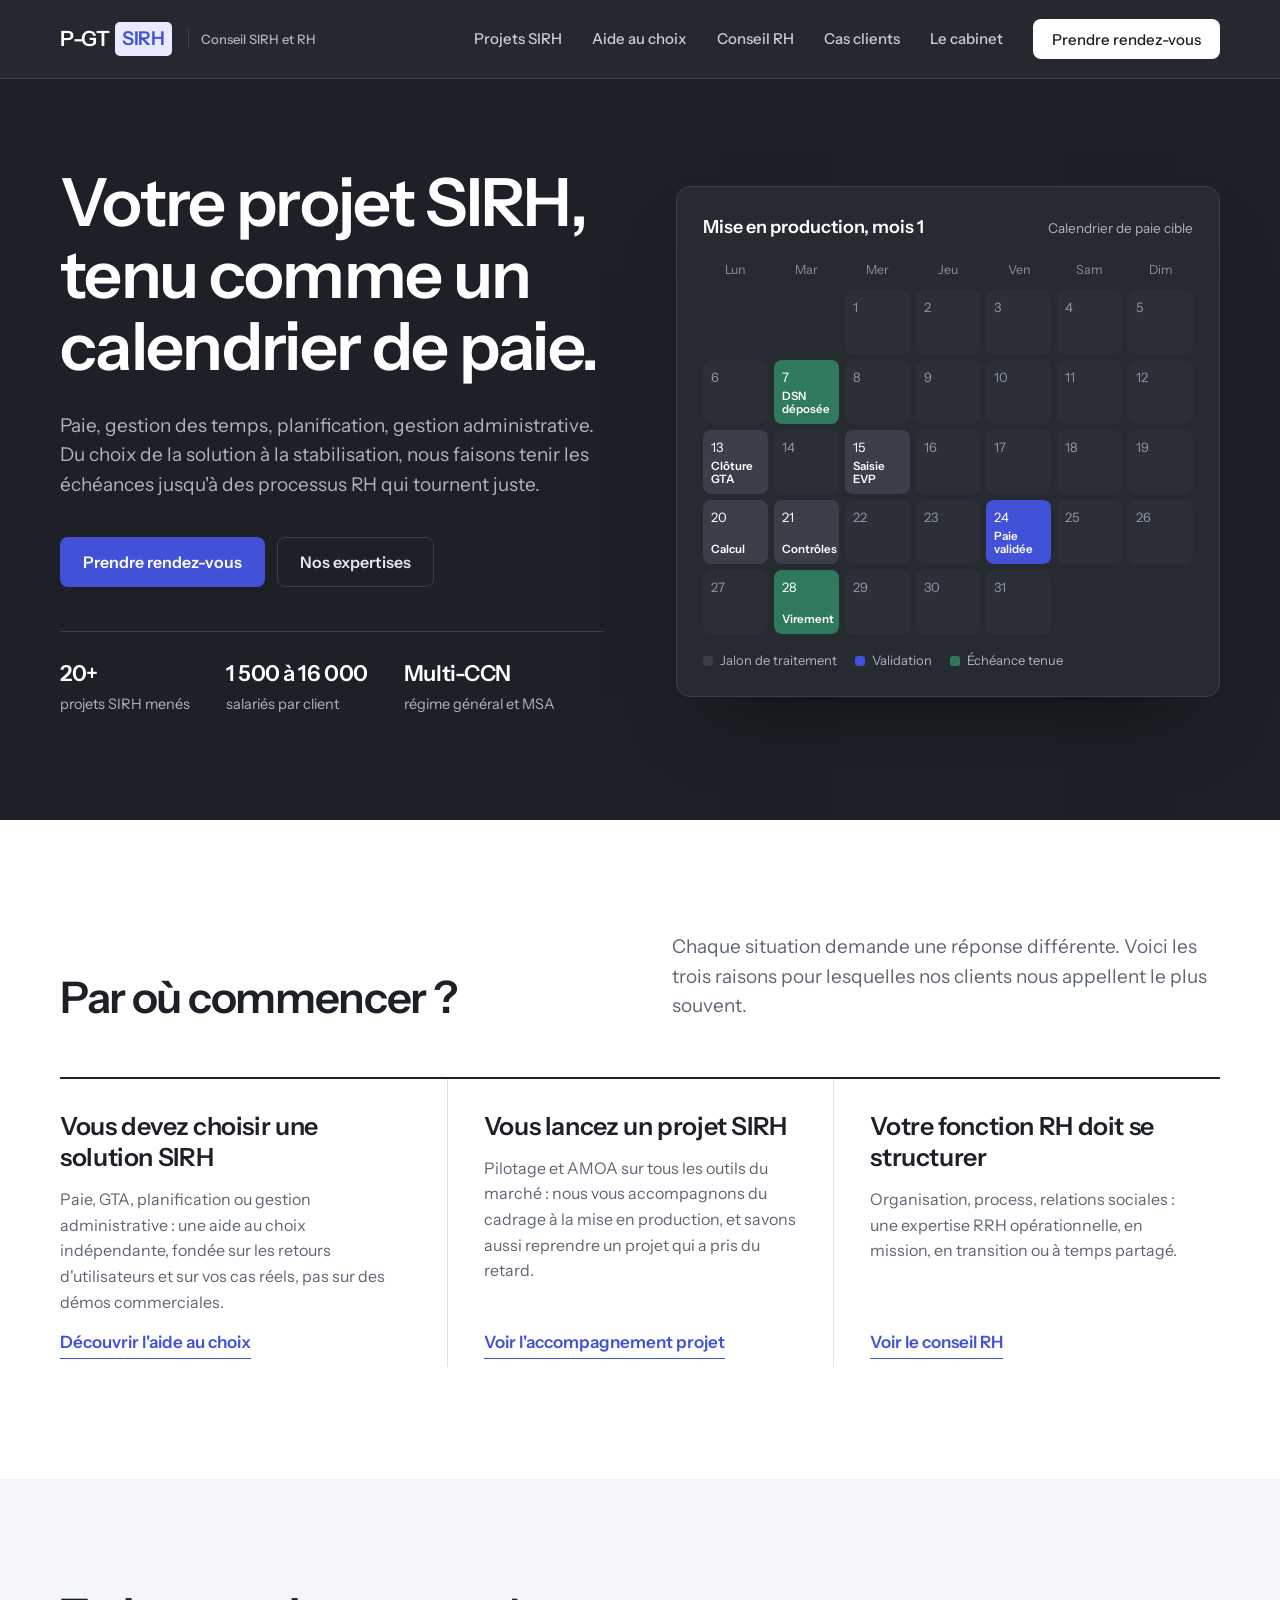
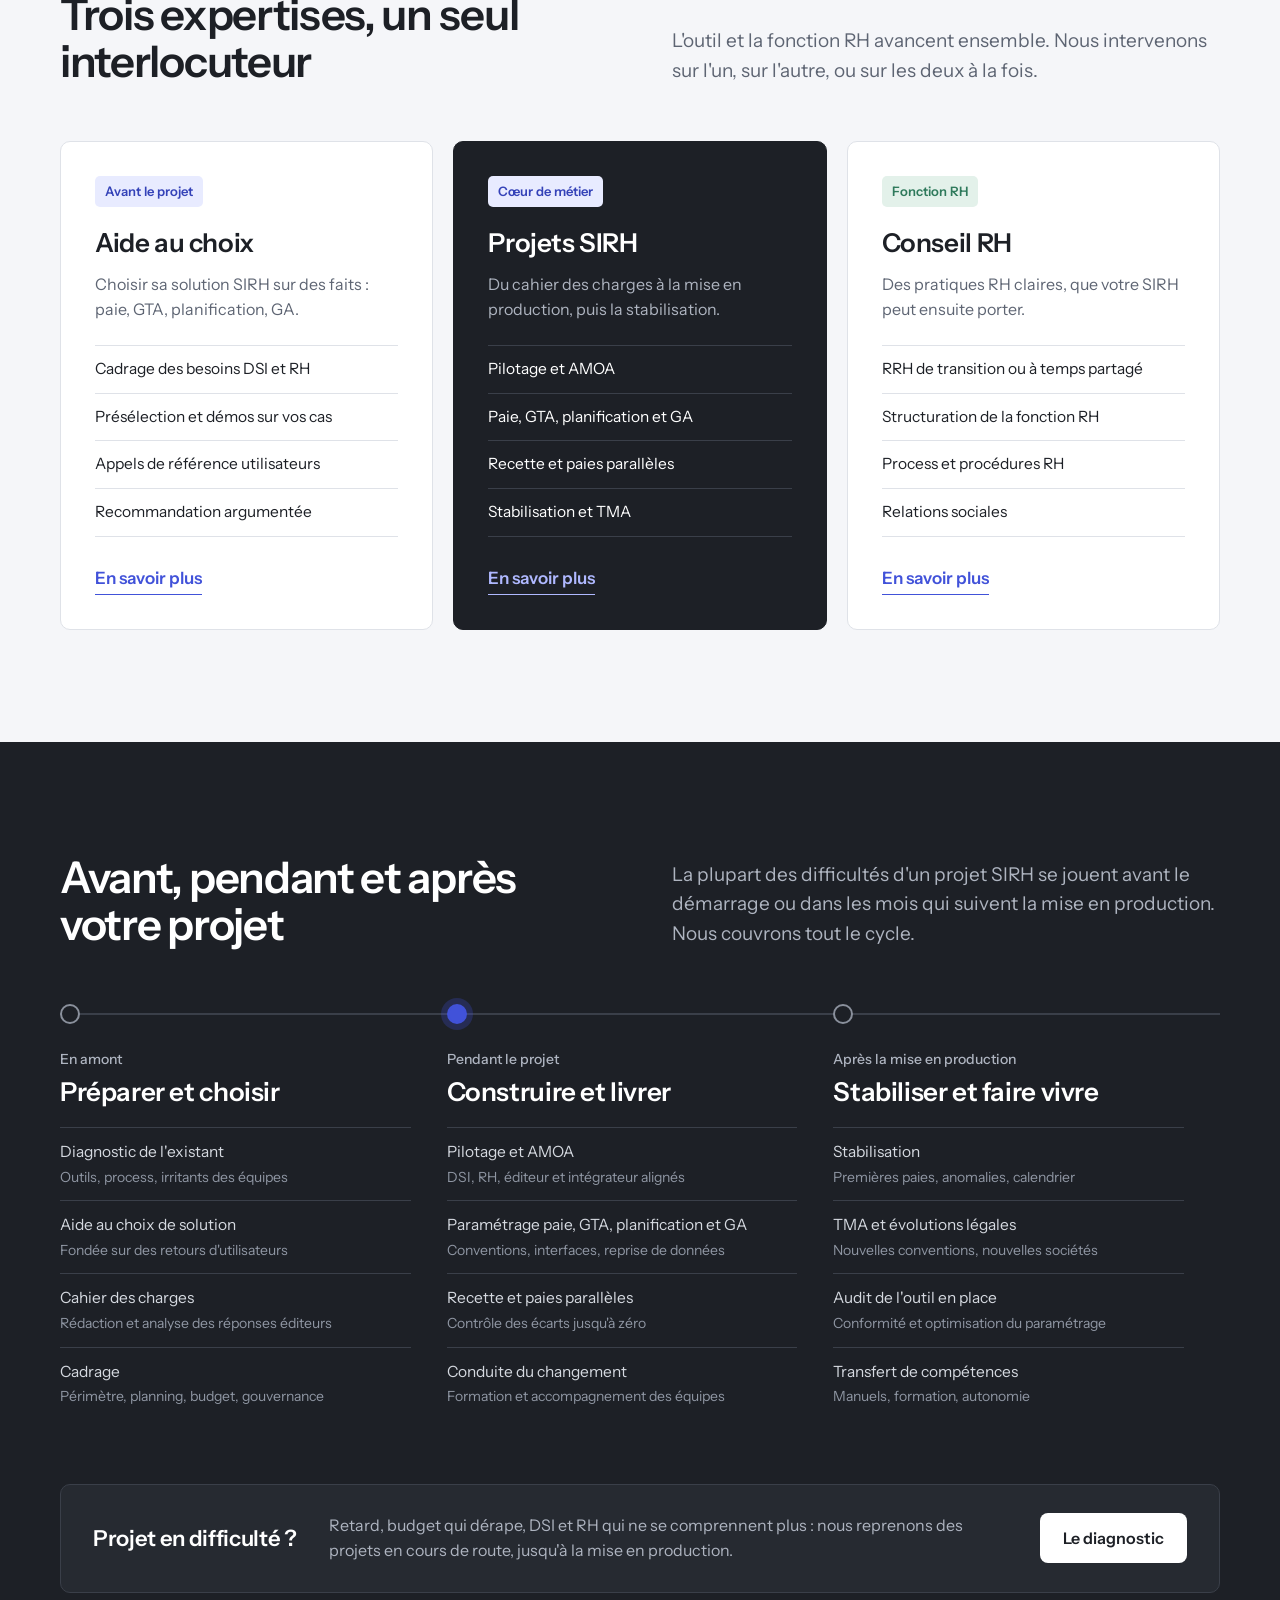
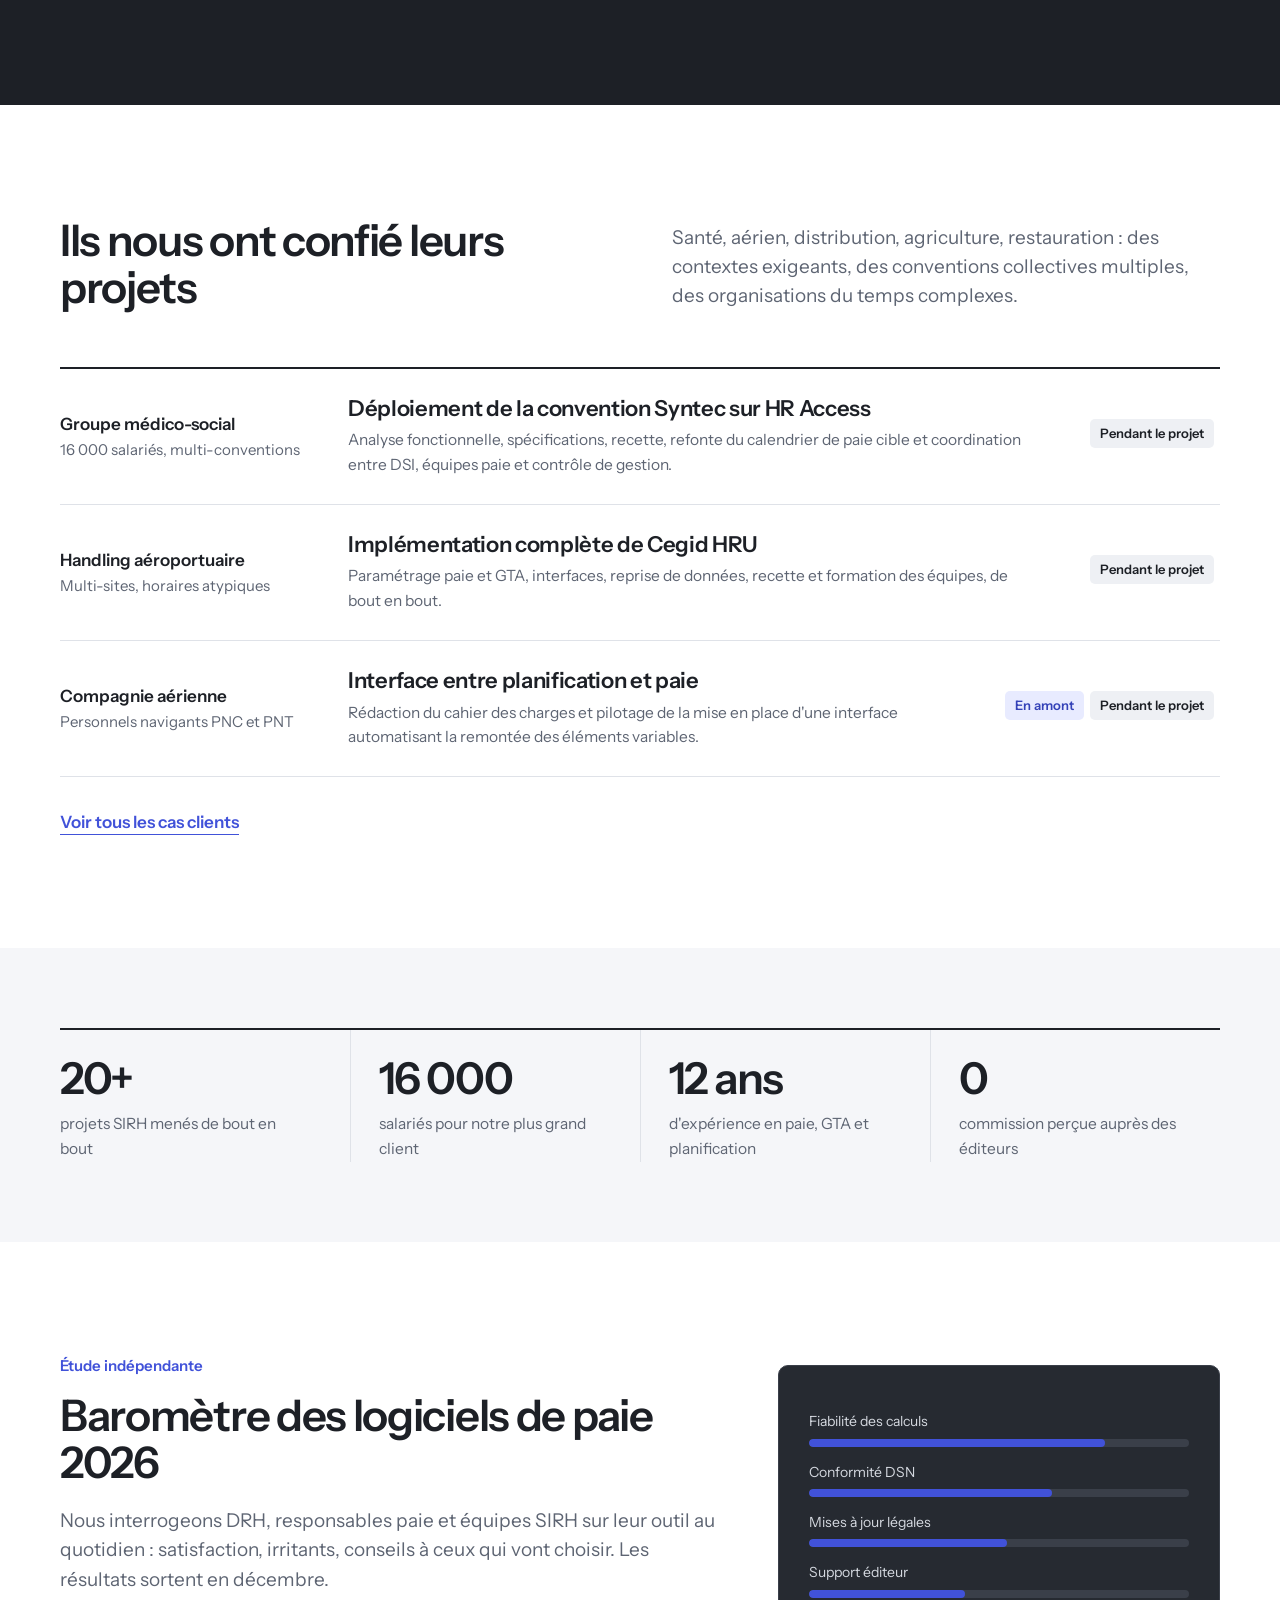
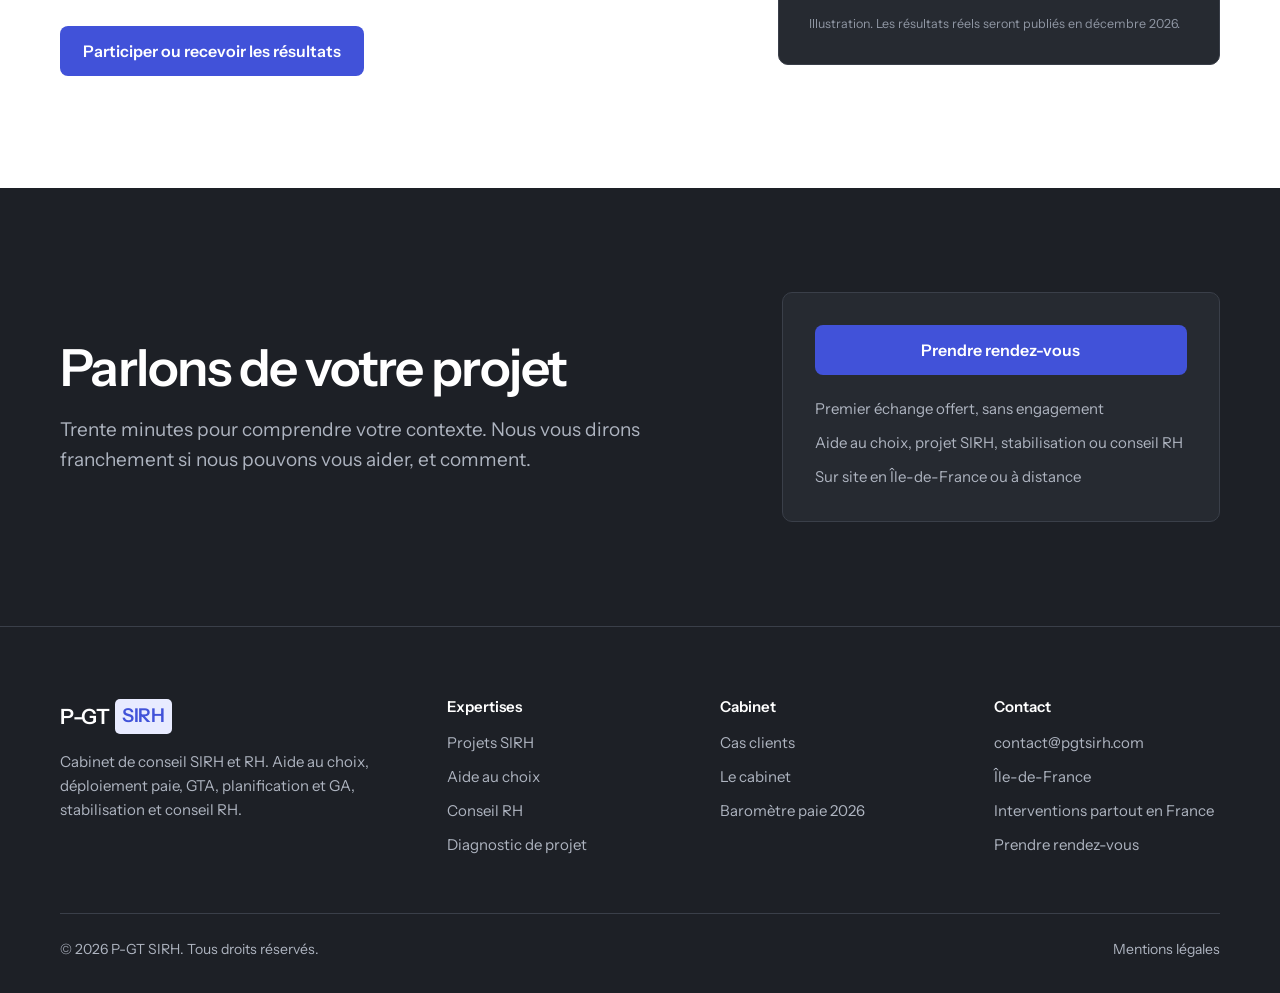
==== index.html @ c33ef5e8 "Accompagnement projet en porte d'entrée, expertise Cegid isolée, neutralité de l'aide au choix Co-Au" ====
<!DOCTYPE html>
<html lang="fr">
<head>
<meta charset="UTF-8">
<meta name="viewport" content="width=device-width, initial-scale=1.0">
<title>P-GT SIRH | Cabinet de conseil SIRH et RH</title>
<meta name="description" content="Cabinet de conseil SIRH et RH : aide au choix de solution SIRH, déploiement paie, GTA, planification et gestion administrative, stabilisation après mise en production et conseil RH.">
<link rel="canonical" href="https://pgtsirh.com/">
<meta property="og:type" content="website">
<meta property="og:site_name" content="P-GT SIRH">
<meta property="og:title" content="P-GT SIRH | Cabinet de conseil SIRH et RH">
<meta property="og:description" content="Cabinet de conseil SIRH et RH : aide au choix de solution SIRH, déploiement paie, GTA, planification et gestion administrative, stabilisation après mise en production et conseil RH.">
<meta property="og:url" content="https://pgtsirh.com/">
<meta property="og:locale" content="fr_FR">
<meta name="theme-color" content="#1D2026">
<link rel="icon" href="assets/favicon.svg" type="image/svg+xml">
<link rel="preload" href="fonts/instrument-sans-latin-600-normal.woff2" as="font" type="font/woff2" crossorigin>
<link rel="preload" href="fonts/instrument-sans-latin-400-normal.woff2" as="font" type="font/woff2" crossorigin>
<link rel="stylesheet" href="assets/style.css">
</head>
<body>
<a class="skip" href="#contenu">Aller au contenu</a>
<header class="hd">
  <div class="wrap">
    <a class="logo" href="index.html" aria-label="P-GT SIRH, accueil">P-GT<b>SIRH</b><small>Conseil SIRH et RH</small></a>
    <nav aria-label="Navigation principale">
      <input type="checkbox" id="nav-toggle" aria-label="Ouvrir le menu">
      <label class="burger" for="nav-toggle" aria-hidden="true"><span></span><span></span><span></span></label>
      <ul class="menu">
        <li><a href="projets-sirh.html">Projets SIRH</a></li><li><a href="aide-au-choix.html">Aide au choix</a></li><li><a href="conseil-rh.html">Conseil RH</a></li><li><a href="cas-clients.html">Cas clients</a></li><li><a href="cabinet.html">Le cabinet</a></li><li><a class="btn btn-w" href="contact.html">Prendre rendez-vous</a></li>
      </ul>
    </nav>
  </div>
</header>
<main id="contenu">
<section class="hero dark">
  <div class="wrap">
    <div>
      <h1>Votre projet SIRH, tenu comme un calendrier de paie.</h1>
      <p class="lead">Paie, gestion des temps, planification, gestion administrative. Du choix de la solution à la stabilisation, nous faisons tenir les échéances jusqu'à des processus RH qui tournent juste.</p>
      <div class="btns"><a class="btn btn-p" href="contact.html">Prendre rendez-vous</a><a class="btn btn-s" href="#expertises">Nos expertises</a></div>
      <div class="trust"><div><b>20+</b>projets SIRH menés</div><div><b>1 500 à 16 000</b>salariés par client</div><div><b>Multi-CCN</b>régime général et MSA</div></div>
    </div>
    <figure class="cal" aria-label="Exemple de calendrier de paie cible pendant une mise en production">
  <div class="cal-h"><b>Mise en production, mois 1</b><span>Calendrier de paie cible</span></div>
  <div class="days" aria-hidden="true">
    <div class="dn">Lun</div><div class="dn">Mar</div><div class="dn">Mer</div><div class="dn">Jeu</div><div class="dn">Ven</div><div class="dn">Sam</div><div class="dn">Dim</div>
    <div class="d o"></div><div class="d o"></div><div class="d">1</div><div class="d">2</div><div class="d">3</div><div class="d">4</div><div class="d">5</div>
    <div class="d">6</div><div class="d ok">7<em>DSN déposée</em></div><div class="d">8</div><div class="d">9</div><div class="d">10</div><div class="d">11</div><div class="d">12</div>
    <div class="d e">13<em>Clôture GTA</em></div><div class="d">14</div><div class="d e">15<em>Saisie EVP</em></div><div class="d">16</div><div class="d">17</div><div class="d">18</div><div class="d">19</div>
    <div class="d e">20<em>Calcul</em></div><div class="d e">21<em>Contrôles</em></div><div class="d">22</div><div class="d">23</div><div class="d k">24<em>Paie validée</em></div><div class="d">25</div><div class="d">26</div>
    <div class="d">27</div><div class="d ok">28<em>Virement</em></div><div class="d">29</div><div class="d">30</div><div class="d">31</div><div class="d o"></div><div class="d o"></div>
  </div>
  <div class="legend"><span><i style="background:#3A3F49"></i>Jalon de traitement</span><span><i style="background:#4152D9"></i>Validation</span><span><i style="background:#2F7A5C"></i>Échéance tenue</span></div>
</figure>
  </div>
</section>

<section class="sec">
  <div class="wrap">
    <div class="sh"><h2>Par où commencer&nbsp;?</h2><p class="lead">Chaque situation demande une réponse différente. Voici les trois raisons pour lesquelles nos clients nous appellent le plus souvent.</p></div>
    <div class="needs">
      <div class="need"><h3>Vous devez choisir une solution SIRH</h3><p>Paie, GTA, planification ou gestion administrative : une aide au choix indépendante, fondée sur les retours d'utilisateurs et sur vos cas réels, pas sur des démos commerciales.</p><a class="link" href="aide-au-choix.html">Découvrir l'aide au choix</a></div>
      <div class="need"><h3>Vous lancez un projet SIRH</h3><p>Pilotage et AMOA sur tous les outils du marché : nous vous accompagnons du cadrage à la mise en production, et savons aussi reprendre un projet qui a pris du retard.</p><a class="link" href="projets-sirh.html">Voir l'accompagnement projet</a></div>
      <div class="need"><h3>Votre fonction RH doit se structurer</h3><p>Organisation, process, relations sociales : une expertise RRH opérationnelle, en mission, en transition ou à temps partagé.</p><a class="link" href="conseil-rh.html">Voir le conseil RH</a></div>
    </div>
  </div>
</section>

<section class="sec paper" id="expertises">
  <div class="wrap">
    <div class="sh"><h2>Trois expertises, un seul interlocuteur</h2><p class="lead">L'outil et la fonction RH avancent ensemble. Nous intervenons sur l'un, sur l'autre, ou sur les deux à la fois.</p></div>
    <div class="pillars">
      <article class="pillar"><span class="tag">Avant le projet</span><h3>Aide au choix</h3><p>Choisir sa solution SIRH sur des faits : paie, GTA, planification, GA.</p>
        <ul><li>Cadrage des besoins DSI et RH</li><li>Présélection et démos sur vos cas</li><li>Appels de référence utilisateurs</li><li>Recommandation argumentée</li></ul>
        <a class="link" href="aide-au-choix.html">En savoir plus</a></article>
      <article class="pillar feat"><span class="tag">Cœur de métier</span><h3>Projets SIRH</h3><p>Du cahier des charges à la mise en production, puis la stabilisation.</p>
        <ul><li>Pilotage et AMOA</li><li>Paie, GTA, planification et GA</li><li>Recette et paies parallèles</li><li>Stabilisation et TMA</li></ul>
        <a class="link" href="projets-sirh.html">En savoir plus</a></article>
      <article class="pillar"><span class="tag rh">Fonction RH</span><h3>Conseil RH</h3><p>Des pratiques RH claires, que votre SIRH peut ensuite porter.</p>
        <ul><li>RRH de transition ou à temps partagé</li><li>Structuration de la fonction RH</li><li>Process et procédures RH</li><li>Relations sociales</li></ul>
        <a class="link" href="conseil-rh.html">En savoir plus</a></article>
    </div>
  </div>
</section>

<section class="sec dark">
  <div class="wrap">
    <div class="sh"><h2>Avant, pendant et après votre projet</h2><p class="lead">La plupart des difficultés d'un projet SIRH se jouent avant le démarrage ou dans les mois qui suivent la mise en production. Nous couvrons tout le cycle.</p></div>
    <div class="cycle">
      <div class="phase"><p class="when">En amont</p><h3>Préparer et choisir</h3><ul><li>Diagnostic de l'existant<span>Outils, process, irritants des équipes</span></li><li>Aide au choix de solution<span>Fondée sur des retours d'utilisateurs</span></li><li>Cahier des charges<span>Rédaction et analyse des réponses éditeurs</span></li><li>Cadrage<span>Périmètre, planning, budget, gouvernance</span></li></ul></div>
      <div class="phase now"><p class="when">Pendant le projet</p><h3>Construire et livrer</h3><ul><li>Pilotage et AMOA<span>DSI, RH, éditeur et intégrateur alignés</span></li><li>Paramétrage paie, GTA, planification et GA<span>Conventions, interfaces, reprise de données</span></li><li>Recette et paies parallèles<span>Contrôle des écarts jusqu'à zéro</span></li><li>Conduite du changement<span>Formation et accompagnement des équipes</span></li></ul></div>
      <div class="phase"><p class="when">Après la mise en production</p><h3>Stabiliser et faire vivre</h3><ul><li>Stabilisation<span>Premières paies, anomalies, calendrier</span></li><li>TMA et évolutions légales<span>Nouvelles conventions, nouvelles sociétés</span></li><li>Audit de l'outil en place<span>Conformité et optimisation du paramétrage</span></li><li>Transfert de compétences<span>Manuels, formation, autonomie</span></li></ul></div>
    </div>
    <div class="rescue"><h3>Projet en difficulté&nbsp;?</h3><p>Retard, budget qui dérape, DSI et RH qui ne se comprennent plus : nous reprenons des projets en cours de route, jusqu'à la mise en production.</p><a class="btn btn-w" href="projets-sirh.html#diagnostic">Le diagnostic</a></div>
  </div>
</section>

<section class="sec">
  <div class="wrap">
    <div class="sh"><h2>Ils nous ont confié leurs projets</h2><p class="lead">Santé, aérien, distribution, agriculture, restauration : des contextes exigeants, des conventions collectives multiples, des organisations du temps complexes.</p></div>
    <div class="cases compact">
      <article class="case">
  <div class="meta"><div class="sector">Groupe médico-social</div><div class="size" style="margin:0">16 000 salariés, multi-conventions</div></div>
  <div><h3>Déploiement de la convention Syntec sur HR Access</h3><p>Analyse fonctionnelle, spécifications, recette, refonte du calendrier de paie cible et coordination entre DSI, équipes paie et contrôle de gestion.</p></div>
  <div><span class="chip p">Pendant le projet</span></div>
</article><article class="case">
  <div class="meta"><div class="sector">Handling aéroportuaire</div><div class="size" style="margin:0">Multi-sites, horaires atypiques</div></div>
  <div><h3>Implémentation complète de Cegid HRU</h3><p>Paramétrage paie et GTA, interfaces, reprise de données, recette et formation des équipes, de bout en bout.</p></div>
  <div><span class="chip p">Pendant le projet</span></div>
</article><article class="case">
  <div class="meta"><div class="sector">Compagnie aérienne</div><div class="size" style="margin:0">Personnels navigants PNC et PNT</div></div>
  <div><h3>Interface entre planification et paie</h3><p>Rédaction du cahier des charges et pilotage de la mise en place d'une interface automatisant la remontée des éléments variables.</p></div>
  <div><span class="chip a">En amont</span><span class="chip p">Pendant le projet</span></div>
</article>
    </div>
    <p style="margin-top:32px"><a class="link" href="cas-clients.html">Voir tous les cas clients</a></p>
  </div>
</section>

<section class="sec-sm paper">
  <div class="wrap">
    <div class="figs">
      <div class="fig"><b>20+</b><span>projets SIRH menés de bout en bout</span></div>
      <div class="fig"><b>16 000</b><span>salariés pour notre plus grand client</span></div>
      <div class="fig"><b>12 ans</b><span>d'expérience en paie, GTA et planification</span></div>
      <div class="fig"><b>0</b><span>commission perçue auprès des éditeurs</span></div>
    </div>
  </div>
</section>

<section class="sec" id="barometre">
  <div class="wrap baro">
    <div>
      <span class="kicker">Étude indépendante</span>
      <h2>Baromètre des logiciels de paie 2026</h2>
      <p class="lead" style="margin:20px 0 32px">Nous interrogeons DRH, responsables paie et équipes SIRH sur leur outil au quotidien : satisfaction, irritants, conseils à ceux qui vont choisir. Les résultats sortent en décembre.</p>
      <div class="btns"><a class="btn btn-p" href="aide-au-choix.html#barometre">Participer ou recevoir les résultats</a></div>
    </div>
    <div class="baro-card" aria-hidden="true">
      <div class="bar"><span>Fiabilité des calculs</span><i style="--w:78%"></i></div>
      <div class="bar"><span>Conformité DSN</span><i style="--w:64%"></i></div>
      <div class="bar"><span>Mises à jour légales</span><i style="--w:52%"></i></div>
      <div class="bar"><span>Support éditeur</span><i style="--w:41%"></i></div>
      <small>Illustration. Les résultats réels seront publiés en décembre 2026.</small>
    </div>
  </div>
</section>
<section class="cta dark">
  <div class="wrap">
    <div>
      <h2>Parlons de votre projet</h2>
      <p class="lead">Trente minutes pour comprendre votre contexte. Nous vous dirons franchement si nous pouvons vous aider, et comment.</p>
    </div>
    <div class="cta-box">
      <a class="btn btn-p" href="contact.html">Prendre rendez-vous</a>
      <ul><li>Premier échange offert, sans engagement</li><li>Aide au choix, projet SIRH, stabilisation ou conseil RH</li><li>Sur site en Île-de-France ou à distance</li></ul>
    </div>
  </div>
</section>
</main>
<footer class="ft">
  <div class="wrap">
    <div class="top">
      <div>
        <a class="logo" href="index.html">P-GT<b>SIRH</b></a>
        <p>Cabinet de conseil SIRH et RH. Aide au choix, déploiement paie, GTA, planification et GA, stabilisation et conseil RH.</p>
      </div>
      <div>
        <h4>Expertises</h4>
        <ul><li><a href="projets-sirh.html">Projets SIRH</a></li><li><a href="aide-au-choix.html">Aide au choix</a></li><li><a href="conseil-rh.html">Conseil RH</a></li><li><a href="projets-sirh.html#diagnostic">Diagnostic de projet</a></li></ul>
      </div>
      <div>
        <h4>Cabinet</h4>
        <ul><li><a href="cas-clients.html">Cas clients</a></li><li><a href="cabinet.html">Le cabinet</a></li><li><a href="aide-au-choix.html#barometre">Baromètre paie 2026</a></li></ul>
      </div>
      <div>
        <h4>Contact</h4>
        <ul><li><a href="mailto:contact@pgtsirh.com">contact@pgtsirh.com</a></li><li>Île-de-France</li><li>Interventions partout en France</li><li><a href="contact.html">Prendre rendez-vous</a></li></ul>
      </div>
    </div>
    <div class="bot"><span>© 2026 P-GT SIRH. Tous droits réservés.</span><a href="mentions-legales.html">Mentions légales</a></div>
  </div>
</footer>
</body>
</html>
---- assets/style.css ----
/* P-GT SIRH, conseil SIRH et RH */
@font-face{font-family:"Instrument Sans";font-weight:400;font-display:swap;src:url(../fonts/instrument-sans-latin-400-normal.woff2) format("woff2");unicode-range:U+0000-00FF,U+0131,U+0152-0153,U+02BB-02BC,U+02C6,U+02DA,U+02DC,U+2000-206F,U+20AC,U+2122,U+2191,U+2193,U+2212,U+2215,U+FEFF,U+FFFD}
@font-face{font-family:"Instrument Sans";font-weight:500;font-display:swap;src:url(../fonts/instrument-sans-latin-500-normal.woff2) format("woff2");unicode-range:U+0000-00FF,U+0131,U+0152-0153,U+02BB-02BC,U+02C6,U+02DA,U+02DC,U+2000-206F,U+20AC,U+2122,U+2191,U+2193,U+2212,U+2215,U+FEFF,U+FFFD}
@font-face{font-family:"Instrument Sans";font-weight:600;font-display:swap;src:url(../fonts/instrument-sans-latin-600-normal.woff2) format("woff2");unicode-range:U+0000-00FF,U+0131,U+0152-0153,U+02BB-02BC,U+02C6,U+02DA,U+02DC,U+2000-206F,U+20AC,U+2122,U+2191,U+2193,U+2212,U+2215,U+FEFF,U+FFFD}
@font-face{font-family:"Instrument Sans";font-weight:400;font-display:swap;src:url(../fonts/instrument-sans-latin-ext-400-normal.woff2) format("woff2");unicode-range:U+0100-02AF,U+0304,U+0308,U+0329,U+1E00-1E9F,U+1EF2-1EFF,U+2020,U+20A0-20AB,U+20AD-20C0,U+2113,U+2C60-2C7F,U+A720-A7FF}
@font-face{font-family:"Instrument Sans";font-weight:500;font-display:swap;src:url(../fonts/instrument-sans-latin-ext-500-normal.woff2) format("woff2");unicode-range:U+0100-02AF,U+0304,U+0308,U+0329,U+1E00-1E9F,U+1EF2-1EFF,U+2020,U+20A0-20AB,U+20AD-20C0,U+2113,U+2C60-2C7F,U+A720-A7FF}
@font-face{font-family:"Instrument Sans";font-weight:600;font-display:swap;src:url(../fonts/instrument-sans-latin-ext-600-normal.woff2) format("woff2");unicode-range:U+0100-02AF,U+0304,U+0308,U+0329,U+1E00-1E9F,U+1EF2-1EFF,U+2020,U+20A0-20AB,U+20AD-20C0,U+2113,U+2C60-2C7F,U+A720-A7FF}

:root{
  --g:#1D2026;--g2:#262A31;--g3:#30353E;--line:#3A3F49;--line-l:#DFE2E8;
  --ind:#4152D9;--ind-d:#3442B8;--ind-soft:#E8EBFF;--ok:#2F7A5C;--ok-soft:#E3F1EA;
  --paper:#F5F6F9;--white:#FFFFFF;--ink:#1D2026;--mute:#5E6573;--mute-d:#AEB4C0;
  --font:"Instrument Sans",system-ui,-apple-system,"Segoe UI",sans-serif;
  --wrap:1240px;--r:10px;
}
*,*::before,*::after{box-sizing:border-box;margin:0;padding:0}
html{scroll-behavior:smooth;-webkit-text-size-adjust:100%}
@media (prefers-reduced-motion:reduce){html{scroll-behavior:auto}*{transition:none!important}}
body{font-family:var(--font);font-size:17px;line-height:1.6;color:var(--ink);background:var(--white);-webkit-font-smoothing:antialiased;text-rendering:optimizeLegibility}
img,svg{display:block;max-width:100%}
a{color:inherit}
:focus-visible{outline:3px solid var(--ind);outline-offset:3px;border-radius:4px}
.skip{position:absolute;left:-999px;top:10px;background:var(--ind);color:#fff;padding:10px 16px;border-radius:6px;z-index:200}
.skip:focus{left:10px}
.wrap{max-width:var(--wrap);margin:0 auto;padding:0 40px}

h1,h2,h3,h4{font-weight:600;letter-spacing:-.025em;line-height:1.08}
h1{font-size:clamp(40px,5.2vw,70px)}
h2{font-size:clamp(30px,3.4vw,46px);letter-spacing:-.03em}
h3{font-size:22px;letter-spacing:-.015em;line-height:1.25}
p{max-width:68ch}
.lead{font-size:19px;color:var(--mute);line-height:1.55;max-width:56ch}
.dark .lead,.dark p{color:var(--mute-d)}
.dark{background:var(--g);color:#fff}
.paper{background:var(--paper)}

/* Buttons */
.btn{display:inline-flex;align-items:center;gap:8px;font-weight:600;font-size:16px;line-height:1;padding:16px 22px;border-radius:8px;text-decoration:none;border:1.5px solid transparent;transition:background .15s,border-color .15s,color .15s}
.btn-p{background:var(--ind);color:#fff}.btn-p:hover{background:var(--ind-d)}
.btn-s{border-color:var(--line-l);color:var(--ink)}.btn-s:hover{border-color:var(--ink)}
.dark .btn-s{border-color:var(--line);color:#E3E6EC}.dark .btn-s:hover{border-color:#fff}
.btn-w{background:#fff;color:var(--g)}.btn-w:hover{background:var(--ind-soft)}
.btns{display:flex;gap:12px;flex-wrap:wrap}
.link{font-weight:600;color:var(--ind);text-decoration:none;border-bottom:1.5px solid currentColor;padding-bottom:2px}
.link:hover{color:var(--ind-d)}
.dark .link{color:#AFB8FF}

/* Header */
.hd{position:sticky;top:0;z-index:100;background:rgba(29,32,38,.96);backdrop-filter:blur(12px);color:#fff;border-bottom:1px solid var(--line)}
.hd .wrap{display:flex;align-items:center;justify-content:space-between;height:78px;gap:24px}
.logo{display:flex;align-items:center;gap:6px;font-weight:600;font-size:21px;letter-spacing:-.02em;text-decoration:none;white-space:nowrap}
.logo b{font-weight:600;color:var(--ind);background:var(--ind-soft);border-radius:5px;padding:2px 7px;font-size:19px}
.logo small{font-size:13px;font-weight:500;color:var(--mute-d);letter-spacing:0;margin-left:10px;padding-left:12px;border-left:1px solid var(--line)}
.menu{display:flex;align-items:center;gap:30px;list-style:none}
.menu a{text-decoration:none;font-size:15px;font-weight:500;color:#C9CDD5;padding:6px 0;border-bottom:2px solid transparent}
.menu a:hover{color:#fff}
.menu a[aria-current="page"]{color:#fff;border-bottom-color:var(--ind)}
.menu .btn{padding:12px 18px;font-size:15px;border-bottom:none;color:var(--g)}
.burger{display:none}
#nav-toggle{position:absolute;opacity:0;pointer-events:none}

/* Home hero */
.hero{padding:88px 0 104px}
.hero .wrap{display:grid;grid-template-columns:1fr 1fr;gap:72px;align-items:center}
.hero h1{max-width:13ch}
.hero .lead{margin:28px 0 38px}
.trust{margin-top:44px;padding-top:24px;border-top:1px solid var(--line);display:flex;gap:36px;flex-wrap:wrap;font-size:14.5px;color:var(--mute-d)}
.trust b{display:block;color:#fff;font-size:22px;font-weight:600;letter-spacing:-.02em;margin-bottom:2px}

/* Calendar visual */
.cal{background:var(--g2);border:1px solid var(--line);border-radius:14px;padding:26px;box-shadow:0 40px 80px -40px rgba(0,0,0,.6)}
.cal-h{display:flex;justify-content:space-between;align-items:baseline;margin-bottom:18px;gap:12px}
.cal-h b{font-size:18px;font-weight:600}
.cal-h span{font-size:13.5px;color:var(--mute-d)}
.days{display:grid;grid-template-columns:repeat(7,1fr);gap:6px}
.dn{color:#8A909C;font-size:12.5px;text-align:center;padding-bottom:4px}
.d{height:64px;border-radius:8px;background:#2B2F37;font-size:13px;color:#8F96A3;padding:7px 8px;position:relative}
.d.o{background:transparent}
.d.e{background:#3A3F49;color:#fff}
.d.k{background:var(--ind);color:#fff}
.d.ok{background:var(--ok);color:#fff}
.d em{font-style:normal;position:absolute;left:8px;right:6px;bottom:7px;font-size:11.5px;font-weight:600;color:#fff;line-height:1.15}
.legend{display:flex;flex-wrap:wrap;gap:18px;margin-top:16px;font-size:13px;color:var(--mute-d)}
.legend i{display:inline-block;width:10px;height:10px;border-radius:3px;margin-right:7px;vertical-align:-1px}

/* Page hero (inner pages) */
.ph{padding:72px 0 88px}
.crumb{font-size:14px;color:var(--mute-d);margin-bottom:22px}
.crumb a{color:var(--mute-d);text-decoration:none}.crumb a:hover{color:#fff}
.ph .grid2{display:grid;grid-template-columns:1.1fr .9fr;gap:72px;align-items:end}
.ph h1{max-width:16ch}
.ph .lead{margin-top:24px}
.ph-aside{border-left:1px solid var(--line);padding-left:32px}
.ph-aside dt{font-size:13.5px;color:var(--mute-d)}
.ph-aside dd{font-size:17px;color:#fff;font-weight:500;margin:2px 0 18px}
.ph-aside dd:last-child{margin-bottom:0}

/* Sections */
.sec{padding:112px 0}
.sec-sm{padding:80px 0}
.sh{display:grid;grid-template-columns:1fr 1fr;gap:64px;align-items:end;margin-bottom:56px}
.sh h2{max-width:17ch}
.sh .lead{justify-self:end}
.kicker{font-size:15px;font-weight:600;color:var(--ind);margin-bottom:14px;display:block}
.dark .kicker{color:#AFB8FF}

/* Needs */
.needs{display:grid;grid-template-columns:repeat(3,1fr);border-top:2px solid var(--ink)}
.need{padding:32px 36px 8px 0;display:flex;flex-direction:column;gap:14px}
.need + .need{padding-left:36px;border-left:1px solid var(--line-l)}
.need h3{font-size:25px}
.need p{color:var(--mute);font-size:16px}
.need .link{align-self:flex-start;margin-top:auto}

/* Pillars (expertises overview) */
.pillars{display:grid;grid-template-columns:repeat(3,1fr);gap:20px}
.pillar{background:var(--white);border:1px solid var(--line-l);border-radius:var(--r);padding:34px;display:flex;flex-direction:column}
.pillar .tag{display:inline-block;align-self:flex-start;font-size:13px;font-weight:600;padding:5px 10px;border-radius:5px;background:var(--ind-soft);color:var(--ind-d);margin-bottom:20px}
.pillar .tag.rh{background:var(--ok-soft);color:var(--ok)}
.pillar h3{font-size:26px;margin-bottom:12px}
.pillar > p{color:var(--mute);font-size:16px;margin-bottom:22px}
.pillar ul{list-style:none;border-top:1px solid var(--line-l);margin-bottom:28px}
.pillar li{padding:11px 0;border-bottom:1px solid var(--line-l);font-size:15.5px}
.pillar .link{margin-top:auto;align-self:flex-start}
.pillar.feat{background:var(--g);color:#fff;border-color:var(--g)}
.pillar.feat > p{color:var(--mute-d)}
.pillar.feat ul,.pillar.feat li{border-color:var(--line)}
.pillar.feat .link{color:#AFB8FF}

/* Cycle */
.cycle{display:grid;grid-template-columns:repeat(3,1fr);position:relative}
.cycle::before{content:"";position:absolute;left:0;right:0;top:9px;height:2px;background:var(--line)}
.phase{position:relative;padding:44px 36px 0 0}
.phase::before{content:"";position:absolute;left:0;top:0;width:20px;height:20px;border-radius:50%;background:var(--g);border:2px solid #8A909C}
.phase.now::before{background:var(--ind);border-color:var(--ind);box-shadow:0 0 0 6px rgba(65,82,217,.25)}
.phase .when{font-size:14px;color:var(--mute-d);font-weight:500}
.phase h3{font-size:26px;margin:6px 0 18px;color:#fff}
.phase ul{list-style:none}
.phase li{padding:12px 0;border-top:1px solid var(--line);font-size:15.5px;color:#D5D9E0}
.phase li span{display:block;font-size:14px;color:#8F96A3;margin-top:1px}
.rescue{margin-top:64px;display:grid;grid-template-columns:auto 1fr auto;gap:32px;align-items:center;background:var(--g2);border:1px solid var(--line);border-radius:var(--r);padding:28px 32px}
.rescue h3{color:#fff;font-size:22px}
.rescue p{color:var(--mute-d);font-size:16px}

/* Figures */
.figs{display:grid;grid-template-columns:repeat(4,1fr);gap:0;border-top:2px solid var(--ink)}
.fig{padding:26px 28px 0 0}
.fig + .fig{padding-left:28px;border-left:1px solid var(--line-l)}
.fig b{display:block;font-size:44px;font-weight:600;letter-spacing:-.04em;line-height:1}
.fig span{display:block;margin-top:12px;color:var(--mute);font-size:15.5px;max-width:24ch}

/* Cases */
.cases{border-top:2px solid var(--ink)}
.case{display:grid;grid-template-columns:280px 1fr;gap:48px;padding:40px 0;border-bottom:1px solid var(--line-l)}
.case .meta .sector{font-weight:600;font-size:17px}
.case .meta .size{color:var(--mute);font-size:15px;margin:2px 0 14px}
.chip{display:inline-block;font-size:13px;font-weight:600;padding:4px 10px;border-radius:5px;margin:0 6px 6px 0;background:var(--paper);color:var(--ink)}
.chip.a{background:var(--ind-soft);color:var(--ind-d)}
.chip.p{background:#EEF0F4}
.chip.s{background:var(--ok-soft);color:var(--ok)}
.case h3{font-size:26px;margin-bottom:18px}
.case dl{display:grid;grid-template-columns:repeat(3,1fr);gap:28px}
.case dt{font-size:14px;font-weight:600;color:var(--mute);margin-bottom:6px}
.case dd{font-size:15.5px;color:var(--ink);line-height:1.55}
.cases.compact .case{grid-template-columns:240px 1fr auto;align-items:center;padding:26px 0}
.cases.compact h3{margin:0;font-size:22px}
.cases.compact p{color:var(--mute);font-size:15.5px;margin-top:6px}

/* Steps */
.steps{list-style:none;counter-reset:st;border-top:2px solid var(--ink)}
.steps li{counter-increment:st;display:grid;grid-template-columns:72px 1fr 1.2fr;gap:28px;padding:28px 0;border-bottom:1px solid var(--line-l);align-items:baseline}
.steps li::before{content:counter(st,decimal-leading-zero);font-size:15px;font-weight:600;color:var(--ind)}
.steps h3{font-size:23px}
.steps p{color:var(--mute);font-size:16px}
.steps p em{font-style:normal;display:block;color:var(--ind-d);font-size:14.5px;margin-top:6px;font-weight:500}

/* Feature split */
.split{display:grid;grid-template-columns:1fr 1fr;gap:72px;align-items:center}
.panel{background:var(--paper);border-radius:var(--r);padding:40px}
.panel.dk{background:var(--g);color:#fff}
.quote{font-size:28px;line-height:1.3;font-weight:500;letter-spacing:-.02em;max-width:26ch}
.quote + p{margin-top:16px;color:var(--mute);font-size:15.5px}
.ticks{list-style:none;display:grid;gap:14px;margin-top:24px}
.ticks li{position:relative;padding-left:30px}
.ticks li::before{content:"";position:absolute;left:0;top:.35em;width:18px;height:18px;border-radius:50%;background:var(--ok-soft)}
.ticks li::after{content:"";position:absolute;left:6px;top:calc(.35em + 4px);width:5px;height:9px;border:solid var(--ok);border-width:0 2px 2px 0;transform:rotate(45deg)}
.dark .ticks li::before,.panel.dk .ticks li::before{background:rgba(47,122,92,.35)}
.dark .ticks li::after,.panel.dk .ticks li::after{border-color:#7FD1AE}

/* Services list (RH, SIRH) */
.svc{display:grid;grid-template-columns:repeat(3,1fr);border-top:2px solid var(--ink)}
.svc > div{padding:30px 32px 32px 0;border-bottom:1px solid var(--line-l)}
.svc > div:not(:nth-child(3n+1)){padding-left:32px;border-left:1px solid var(--line-l)}
.svc h3{font-size:22px;margin-bottom:10px}
.svc p{color:var(--mute);font-size:15.5px}

/* Offers */
.offers{display:grid;grid-template-columns:1.1fr .9fr;gap:20px}
.offer{border:1px solid var(--line-l);border-radius:var(--r);padding:40px;display:flex;flex-direction:column;background:#fff}
.offer.main{border:2px solid var(--ink)}
.offer .t{font-size:14px;font-weight:600;color:var(--ind);margin-bottom:10px}
.offer h3{font-size:28px;margin-bottom:12px}
.offer > p{color:var(--mute);font-size:16px}
.offer .ticks{margin:26px 0 32px}
.offer .btn{margin-top:auto;align-self:flex-start}

/* Tools */
.tools{display:flex;flex-wrap:wrap;gap:10px;align-items:center}
.tools span{font-size:14.5px;font-weight:500;padding:8px 14px;border-radius:40px;border:1px solid var(--line-l);background:#fff}
.tools span.k{border-color:var(--ink)}
.tools .note{border:none;background:none;color:var(--mute);padding-left:4px}

/* Barometre band */
.baro{display:grid;grid-template-columns:1.2fr .8fr;gap:56px;align-items:center}
.baro-card{background:var(--g2);border:1px solid var(--line);border-radius:var(--r);padding:30px}
.bar{margin:14px 0}
.bar span{display:flex;justify-content:space-between;font-size:14px;color:#D5D9E0;margin-bottom:6px}
.bar i{display:block;height:8px;border-radius:4px;background:#3A3F49;position:relative;overflow:hidden}
.bar i::after{content:"";position:absolute;inset:0 auto 0 0;width:var(--w);background:var(--ind);border-radius:4px}
.baro-card small{display:block;margin-top:16px;font-size:12.5px;color:#8F96A3}

/* FAQ */
.faq{border-top:2px solid var(--ink);max-width:900px}
.faq details{border-bottom:1px solid var(--line-l)}
.faq summary{cursor:pointer;list-style:none;padding:24px 48px 24px 0;font-size:20px;font-weight:600;letter-spacing:-.015em;position:relative}
.faq summary::-webkit-details-marker{display:none}
.faq summary::after{content:"";position:absolute;right:8px;top:30px;width:12px;height:12px;border:solid var(--ink);border-width:0 2px 2px 0;transform:rotate(45deg);transition:transform .2s}
.faq details[open] summary::after{transform:rotate(225deg);top:36px}
.faq details p{padding:0 0 26px;color:var(--mute)}

/* CTA band */
.cta{padding:104px 0}
.cta .wrap{display:grid;grid-template-columns:1.2fr .8fr;gap:64px;align-items:center}
.cta h2{font-size:clamp(34px,4vw,54px);max-width:15ch}
.cta .lead{margin-top:20px}
.cta-box{background:var(--g2);border:1px solid var(--line);border-radius:var(--r);padding:32px}
.cta-box .btn{width:100%;justify-content:center}
.cta-box ul{list-style:none;margin-top:22px;display:grid;gap:10px;font-size:15px;color:var(--mute-d)}

/* Contact page */
.contact-grid{display:grid;grid-template-columns:1fr 1fr;gap:72px;align-items:start}
.mail{display:block;font-size:clamp(26px,3vw,38px);font-weight:600;letter-spacing:-.03em;color:var(--ind);text-decoration:none;border-bottom:2px solid var(--ind-soft);padding-bottom:8px;margin:18px 0 28px;word-break:break-all}
.mail:hover{border-color:var(--ind)}
.next{list-style:none;counter-reset:n}
.next li{counter-increment:n;position:relative;padding:0 0 28px 56px}
.next li::before{content:counter(n);position:absolute;left:0;top:0;width:36px;height:36px;border-radius:50%;background:var(--ind-soft);color:var(--ind-d);font-weight:600;display:flex;align-items:center;justify-content:center}
.next h3{font-size:20px;margin-bottom:4px}
.next p{color:var(--mute);font-size:15.5px}

/* Legal */
.legal{max-width:780px}
.legal h2{font-size:24px;margin:40px 0 12px}
.legal p{color:var(--mute);margin-bottom:10px}

/* Footer */
.ft{background:var(--g);color:var(--mute-d);font-size:15px;border-top:1px solid var(--line)}
.ft .top{display:grid;grid-template-columns:1.5fr 1fr 1fr 1fr;gap:48px;padding:72px 0 56px}
.ft .logo{color:#fff;margin-bottom:16px}
.ft p{font-size:15px;color:var(--mute-d);max-width:34ch}
.ft h4{color:#fff;font-size:15px;letter-spacing:0;margin-bottom:16px}
.ft ul{list-style:none;display:grid;gap:10px}
.ft a{text-decoration:none;color:var(--mute-d)}
.ft a:hover{color:#fff}
.ft .bot{display:flex;justify-content:space-between;gap:20px;flex-wrap:wrap;padding:24px 0 32px;border-top:1px solid var(--line);font-size:14px}

/* Responsive */
@media (max-width:1100px){
  .menu{gap:22px}.menu a{font-size:14.5px}
  .logo small{display:none}
}
@media (max-width:980px){
  .wrap{padding:0 28px}
  .burger{display:flex;flex-direction:column;justify-content:center;gap:5px;width:44px;height:44px;cursor:pointer;border-radius:8px}
  .burger span{display:block;width:22px;height:2px;background:#fff;margin:0 auto;transition:transform .2s,opacity .2s}
  .menu{display:none;position:absolute;top:78px;left:0;right:0;background:var(--g);flex-direction:column;align-items:stretch;gap:0;padding:8px 28px 28px;border-bottom:1px solid var(--line)}
  .menu li{border-bottom:1px solid var(--line)}
  .menu li:last-child{border:none;padding-top:20px}
  .menu a{display:block;padding:16px 0;font-size:17px;border:none}
  .menu a[aria-current="page"]{color:#AFB8FF}
  .menu .btn{display:flex;justify-content:center;padding:16px}
  #nav-toggle:checked ~ .menu{display:flex}
  #nav-toggle:checked + .burger span:nth-child(1){transform:translateY(7px) rotate(45deg)}
  #nav-toggle:checked + .burger span:nth-child(2){opacity:0}
  #nav-toggle:checked + .burger span:nth-child(3){transform:translateY(-7px) rotate(-45deg)}
  #nav-toggle:focus-visible + .burger{outline:3px solid var(--ind)}
  .hero .wrap,.ph .grid2,.sh,.split,.contact-grid,.cta .wrap,.baro{grid-template-columns:1fr;gap:44px}
  .sh .lead{justify-self:start}
  .ph-aside{border-left:none;padding-left:0;border-top:1px solid var(--line);padding-top:24px}
  .needs,.cycle{grid-template-columns:1fr}
  .need,.need + .need{padding:28px 0;border-left:none;border-bottom:1px solid var(--line-l)}
  .cycle::before{display:none}
  .phase{padding:40px 0 28px}
  .pillars{grid-template-columns:1fr}
  .figs{grid-template-columns:1fr 1fr;row-gap:32px}
  .fig:nth-child(3){padding-left:0;border-left:none}
  .case{grid-template-columns:1fr;gap:16px}
  .case dl{grid-template-columns:1fr;gap:16px}
  .cases.compact .case{grid-template-columns:1fr}
  .svc{grid-template-columns:1fr 1fr}
  .svc > div,.svc > div:not(:nth-child(3n+1)){padding:26px 26px 26px 0;border-left:none}
  .svc > div:nth-child(2n){padding-left:26px;border-left:1px solid var(--line-l)}
  .offers{grid-template-columns:1fr}
  .steps li{grid-template-columns:48px 1fr;gap:6px 18px}
  .steps li p{grid-column:2}
  .rescue{grid-template-columns:1fr;gap:16px}
  .ft .top{grid-template-columns:1fr 1fr}
  .sec{padding:84px 0}
}
@media (max-width:640px){
  body{font-size:16px}
  .wrap{padding:0 20px}
  .menu{padding:8px 20px 24px}
  .hero{padding:56px 0 72px}
  .ph{padding:48px 0 60px}
  .sec{padding:68px 0}.sec-sm{padding:56px 0}
  .cal{padding:16px}
  .days{gap:4px}
  .d{height:52px;padding:5px;font-size:11.5px}
  .d em{font-size:9.5px;left:5px;bottom:5px}
  .trust{gap:22px}
  .fig b{font-size:34px}
  .fig,.fig + .fig{padding-left:0;border-left:none}
  .svc{grid-template-columns:1fr}
  .svc > div:nth-child(2n){padding-left:0;border-left:none}
  .offer,.pillar,.panel{padding:28px}
  .ft .top{grid-template-columns:1fr}
}
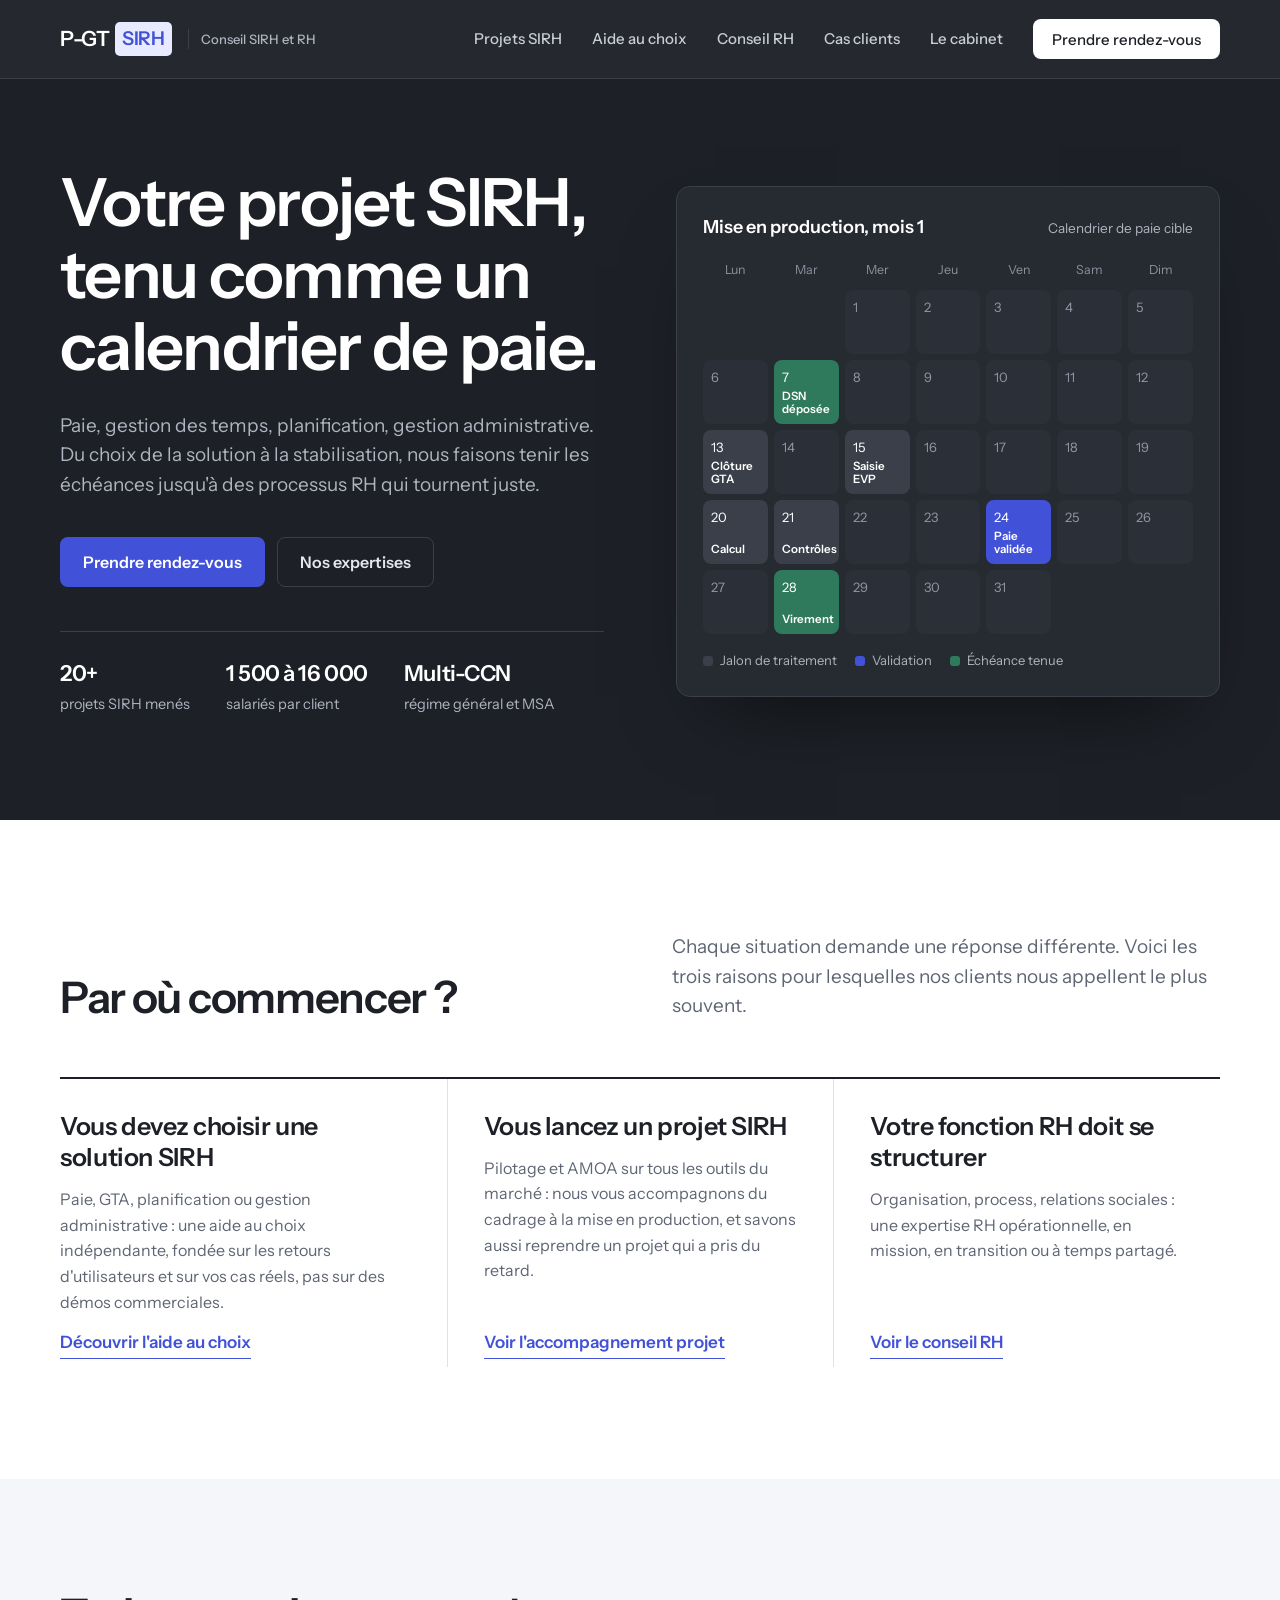
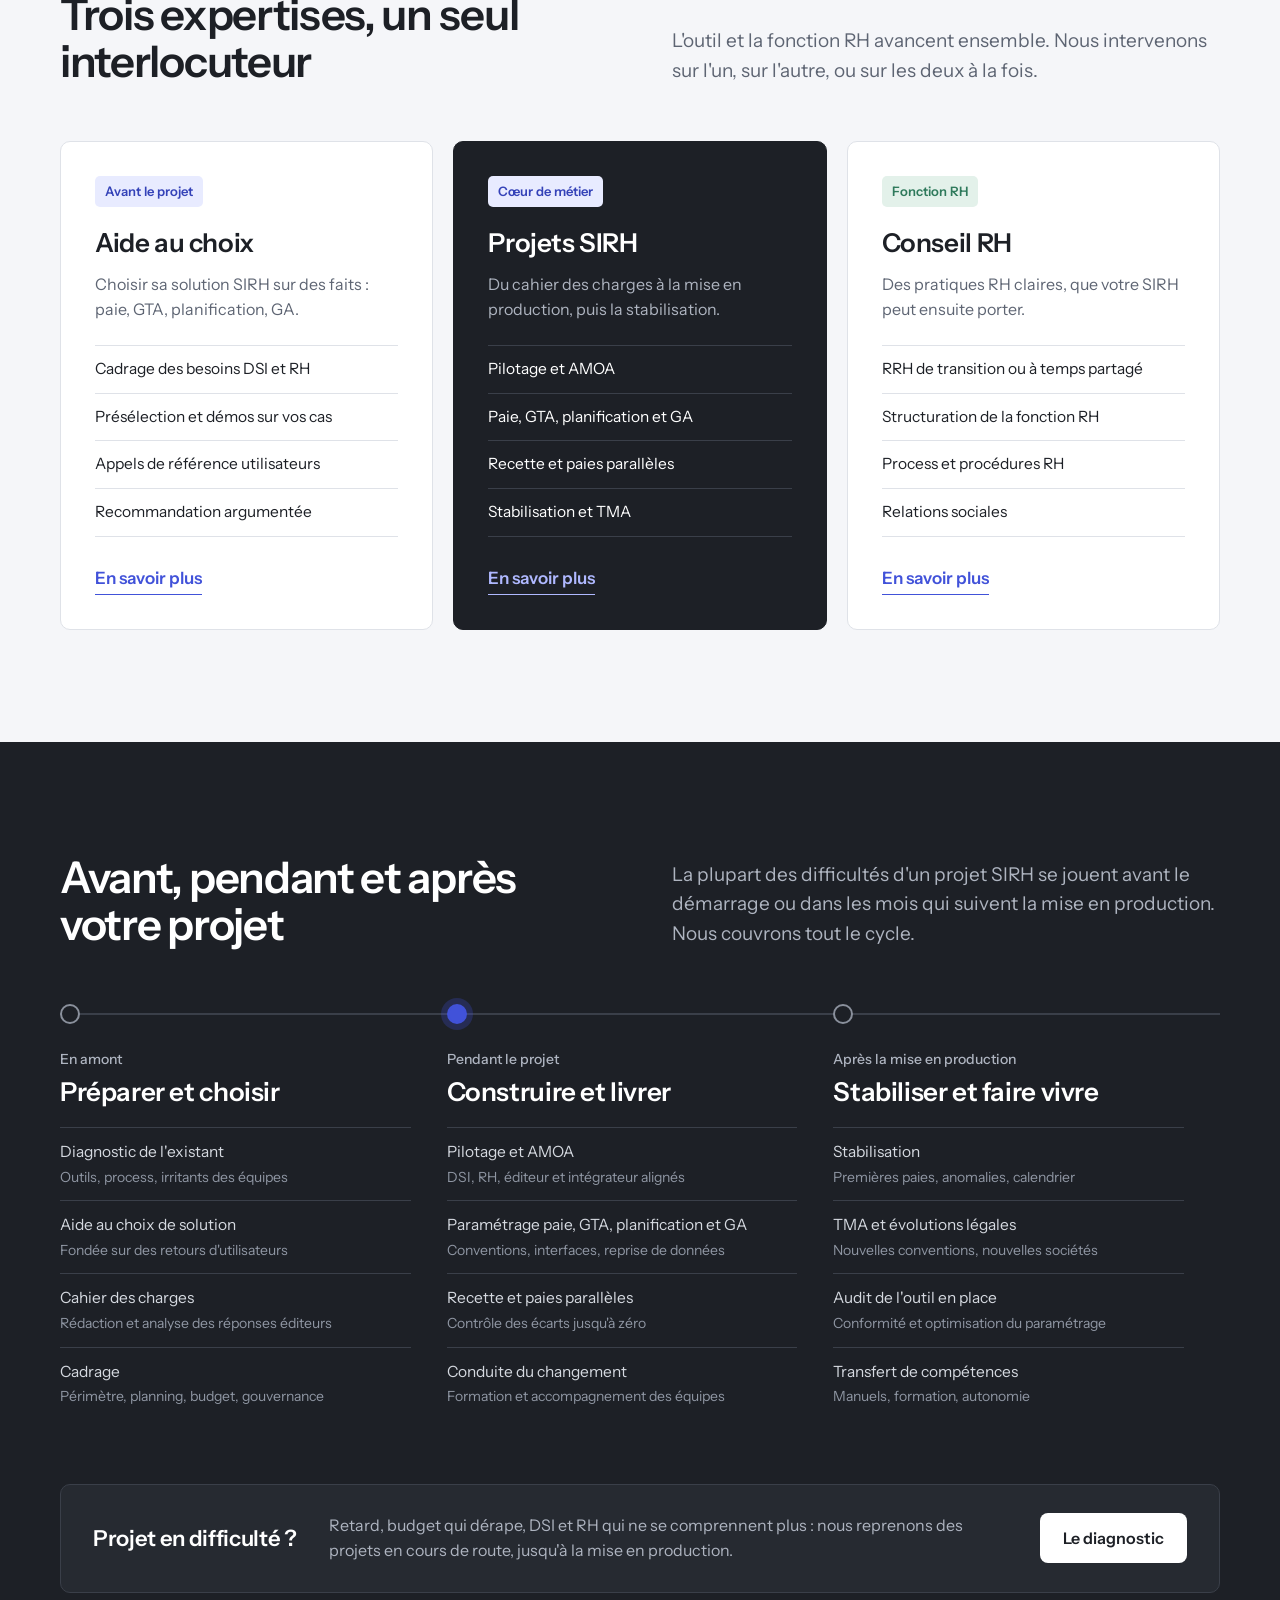
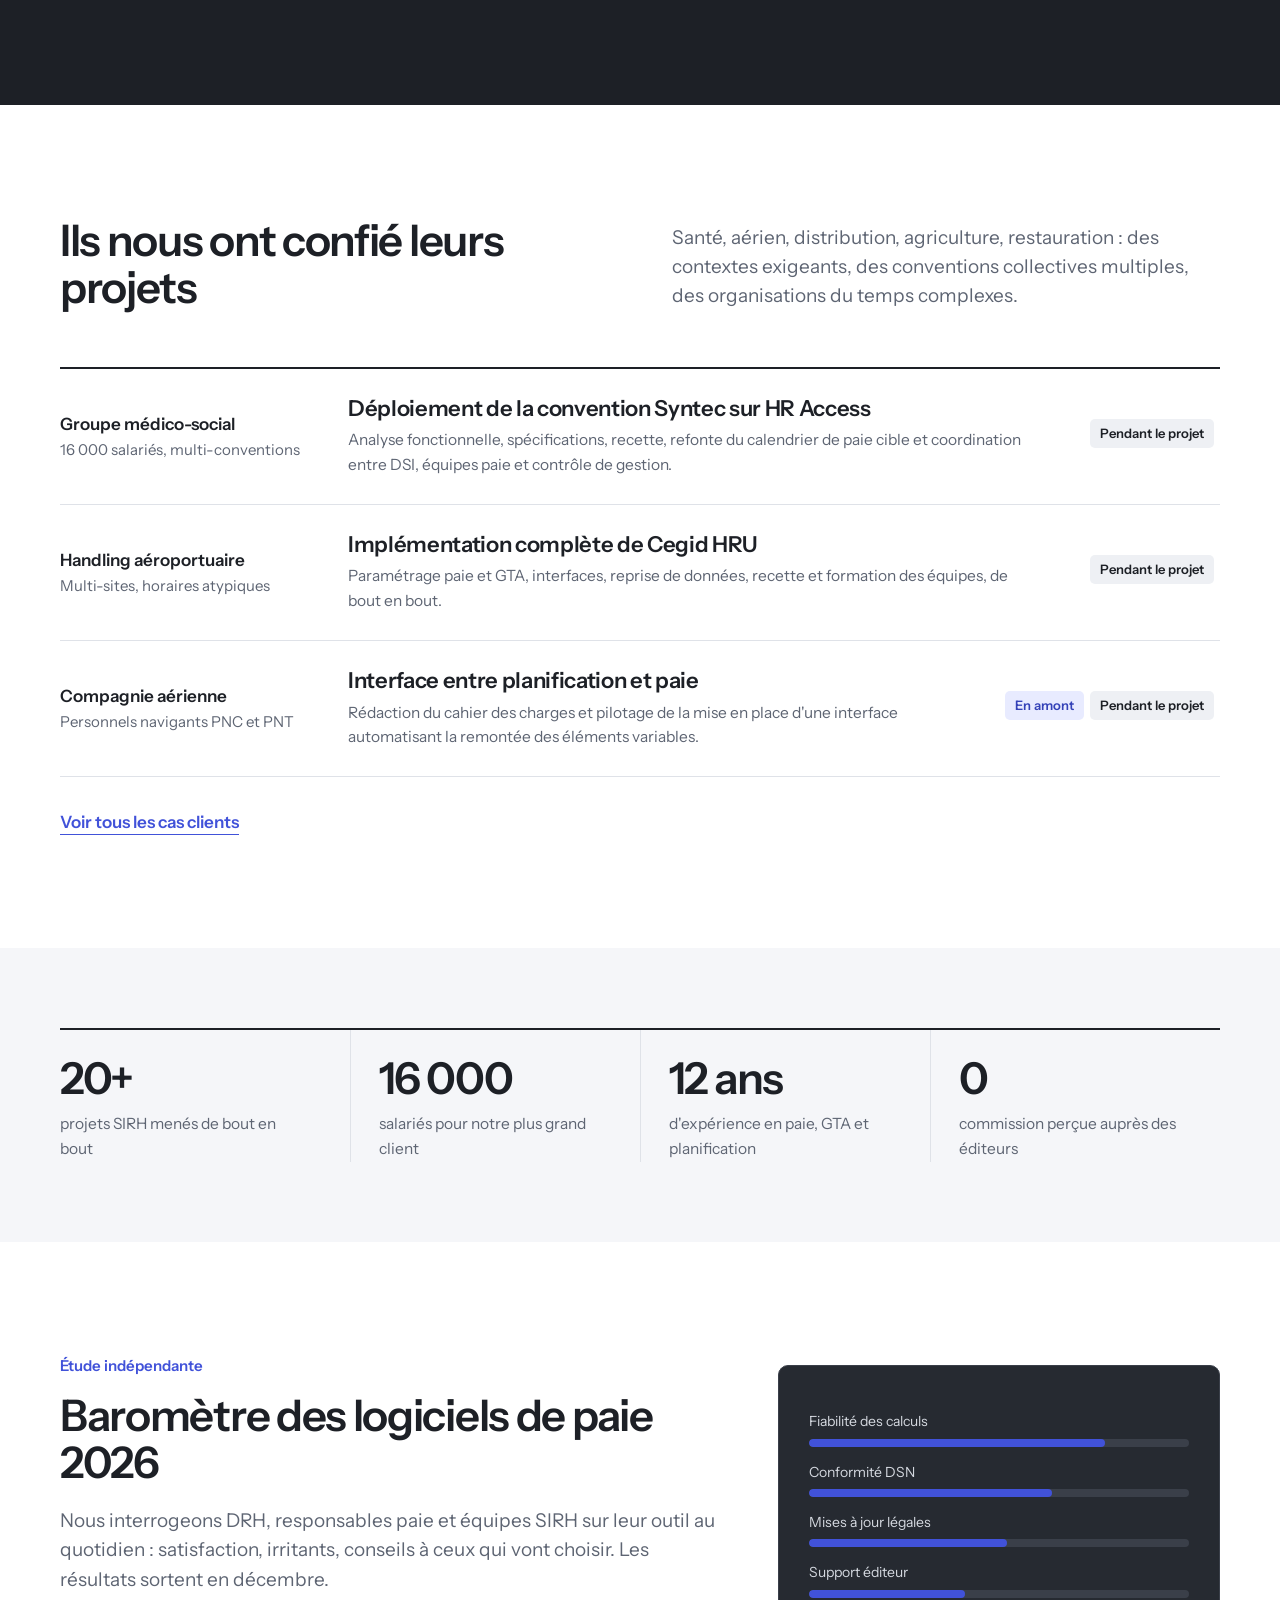
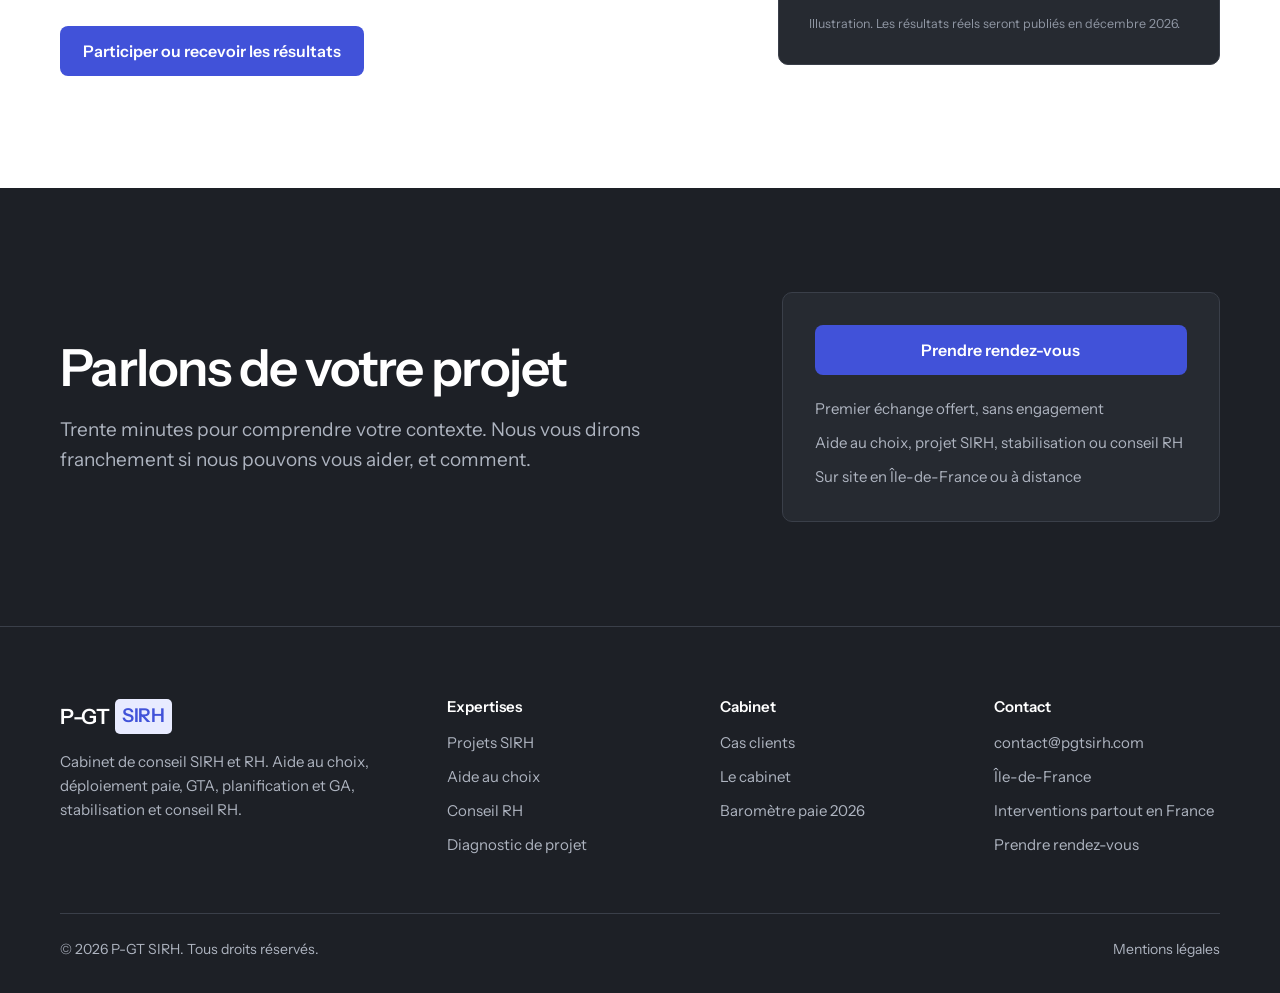
==== commit 7b742860: "Conseil RH : expertise RH plutôt qu'expertise RRH Co-Authored-By: Claude Opus 5.5 <noreply@anthropic" ====
--- a/index.html
+++ b/index.html
@@ -62,7 +62,7 @@
     <div class="needs">
       <div class="need"><h3>Vous devez choisir une solution SIRH</h3><p>Paie, GTA, planification ou gestion administrative : une aide au choix indépendante, fondée sur les retours d'utilisateurs et sur vos cas réels, pas sur des démos commerciales.</p><a class="link" href="aide-au-choix.html">Découvrir l'aide au choix</a></div>
       <div class="need"><h3>Vous lancez un projet SIRH</h3><p>Pilotage et AMOA sur tous les outils du marché : nous vous accompagnons du cadrage à la mise en production, et savons aussi reprendre un projet qui a pris du retard.</p><a class="link" href="projets-sirh.html">Voir l'accompagnement projet</a></div>
-      <div class="need"><h3>Votre fonction RH doit se structurer</h3><p>Organisation, process, relations sociales : une expertise RRH opérationnelle, en mission, en transition ou à temps partagé.</p><a class="link" href="conseil-rh.html">Voir le conseil RH</a></div>
+      <div class="need"><h3>Votre fonction RH doit se structurer</h3><p>Organisation, process, relations sociales : une expertise RH opérationnelle, en mission, en transition ou à temps partagé.</p><a class="link" href="conseil-rh.html">Voir le conseil RH</a></div>
     </div>
   </div>
 </section>
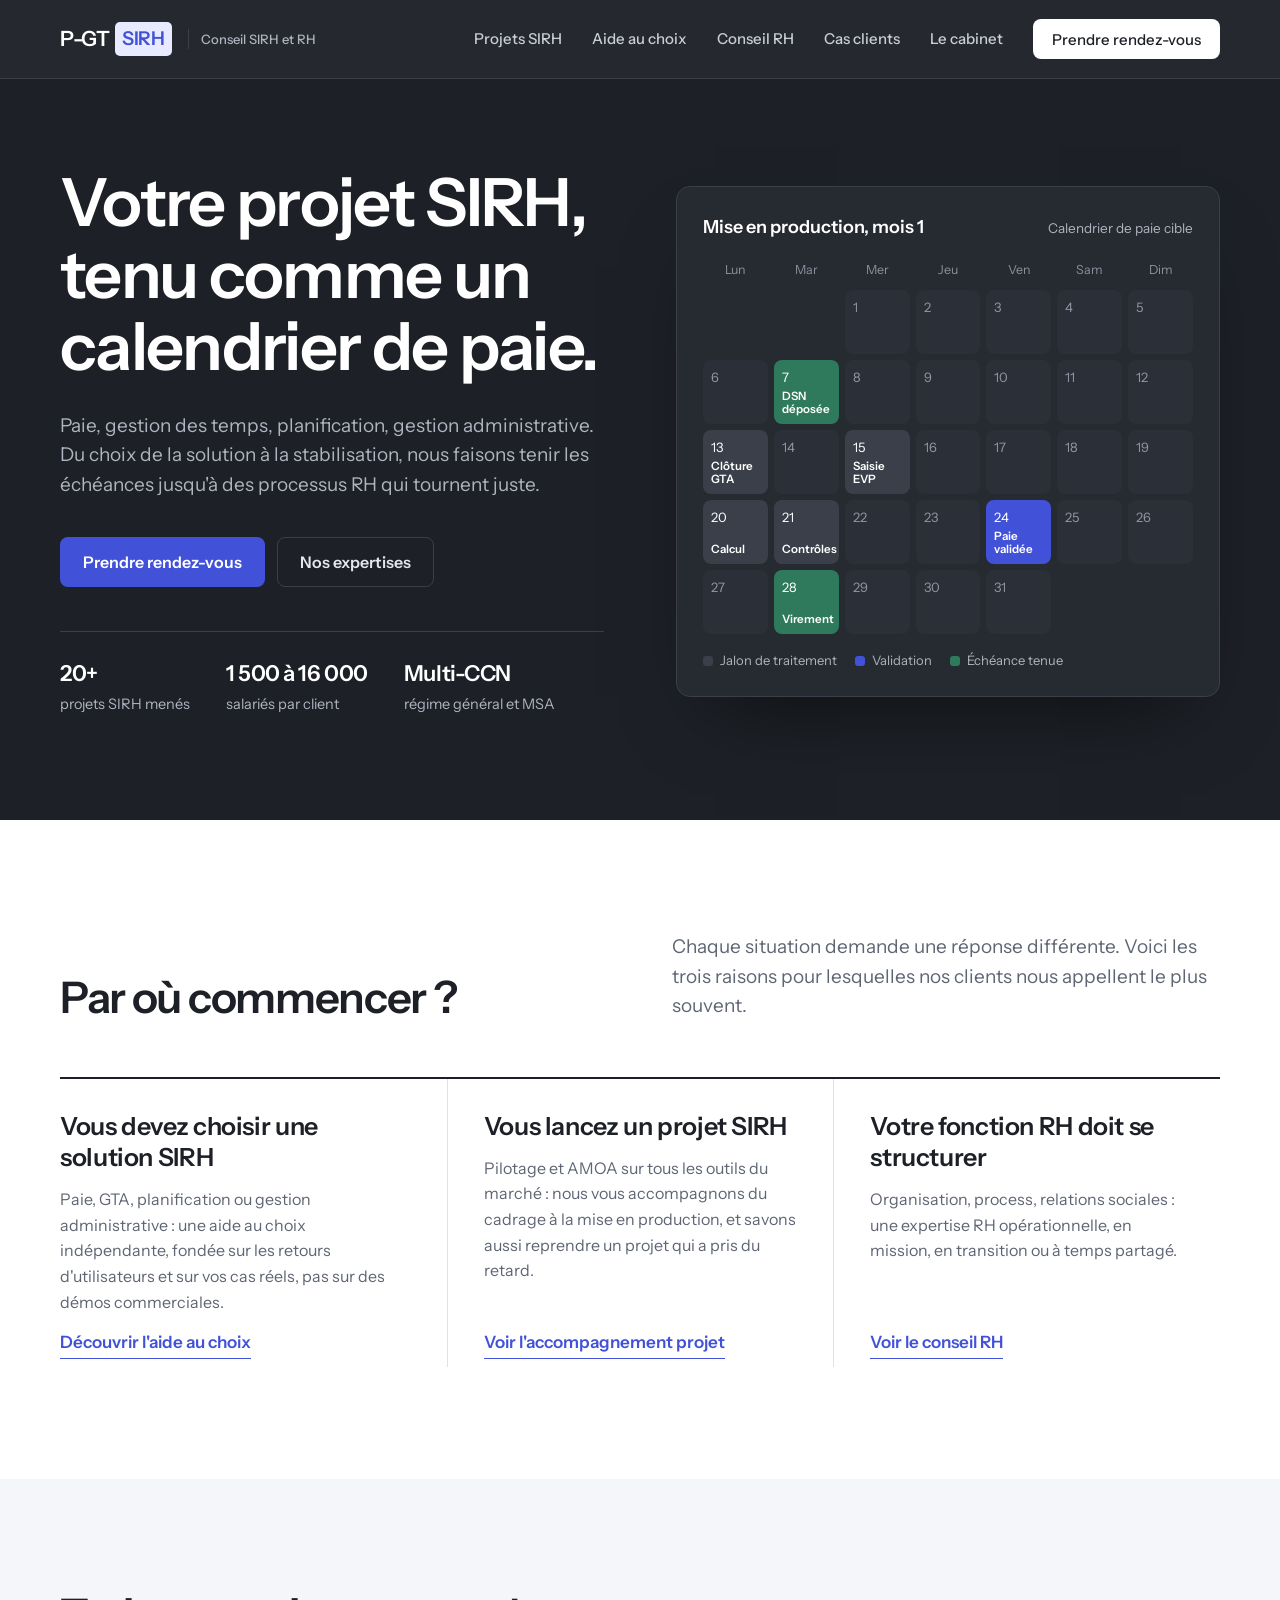
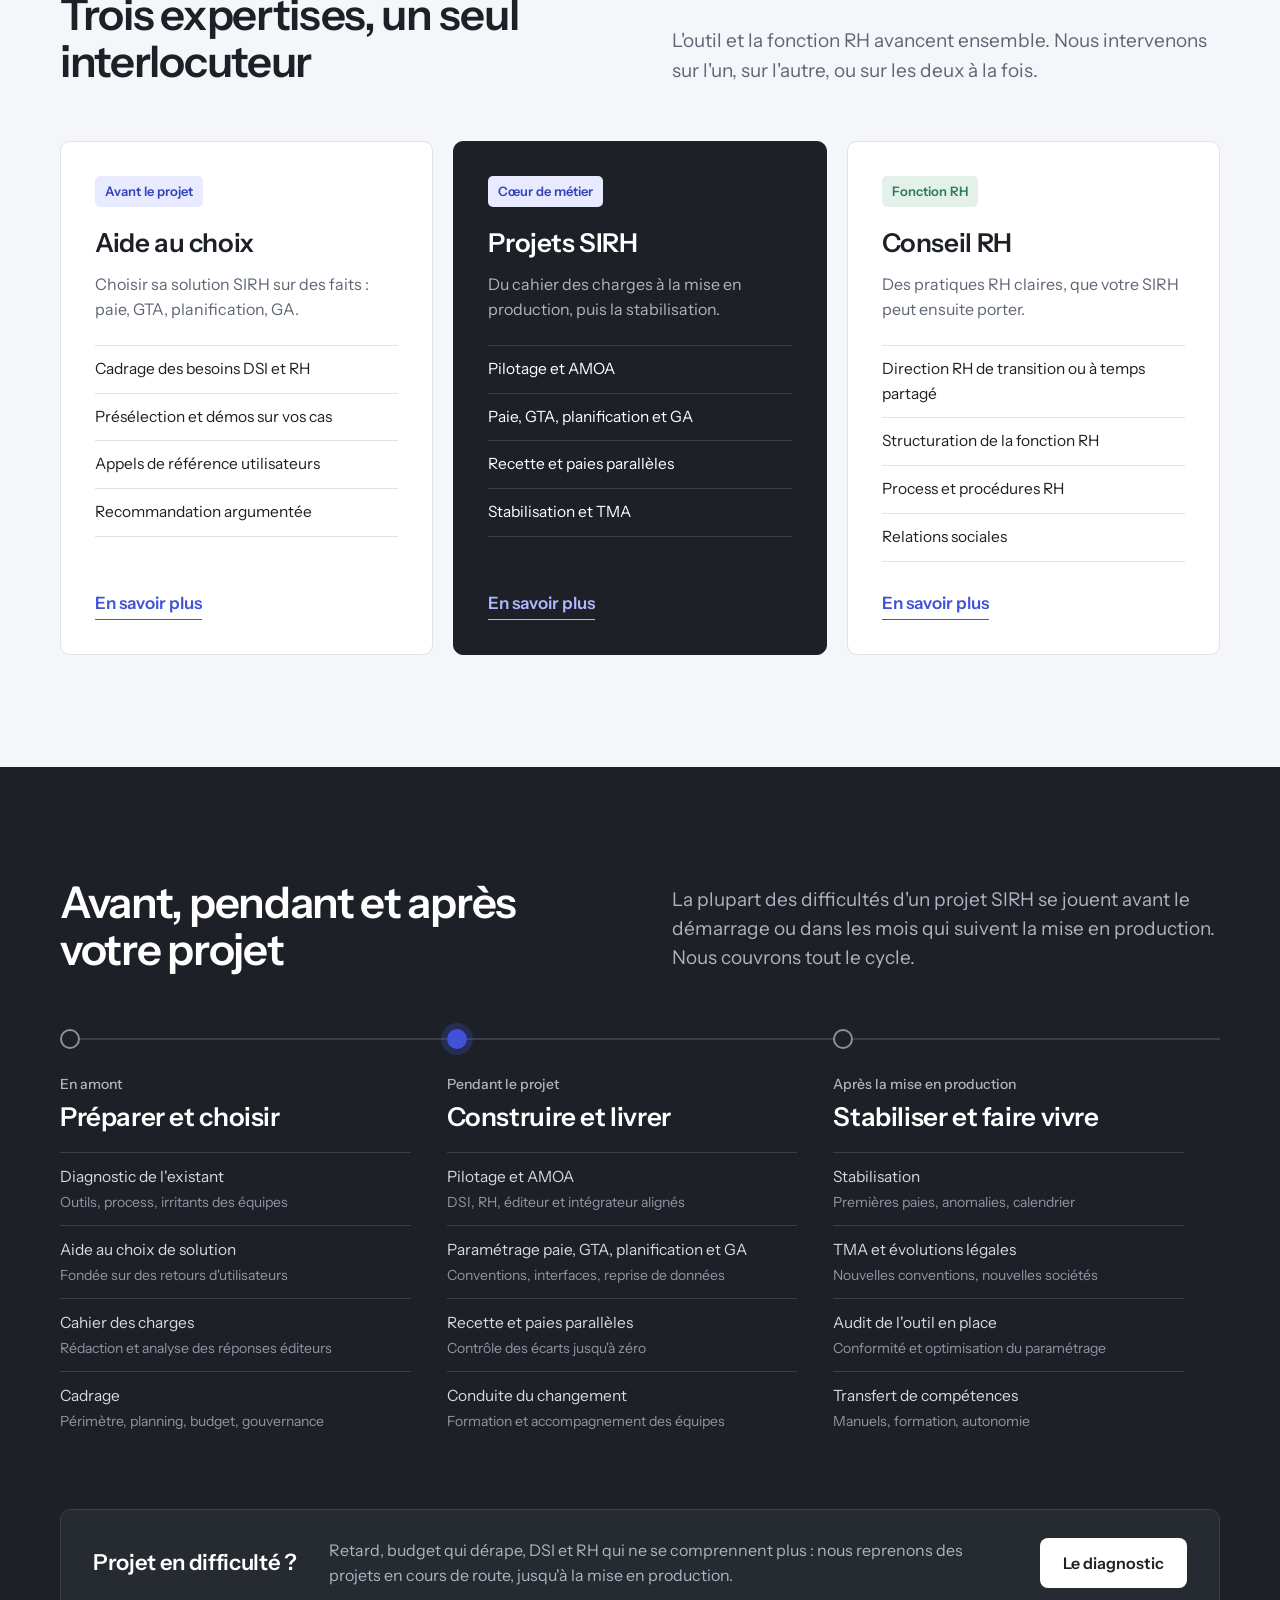
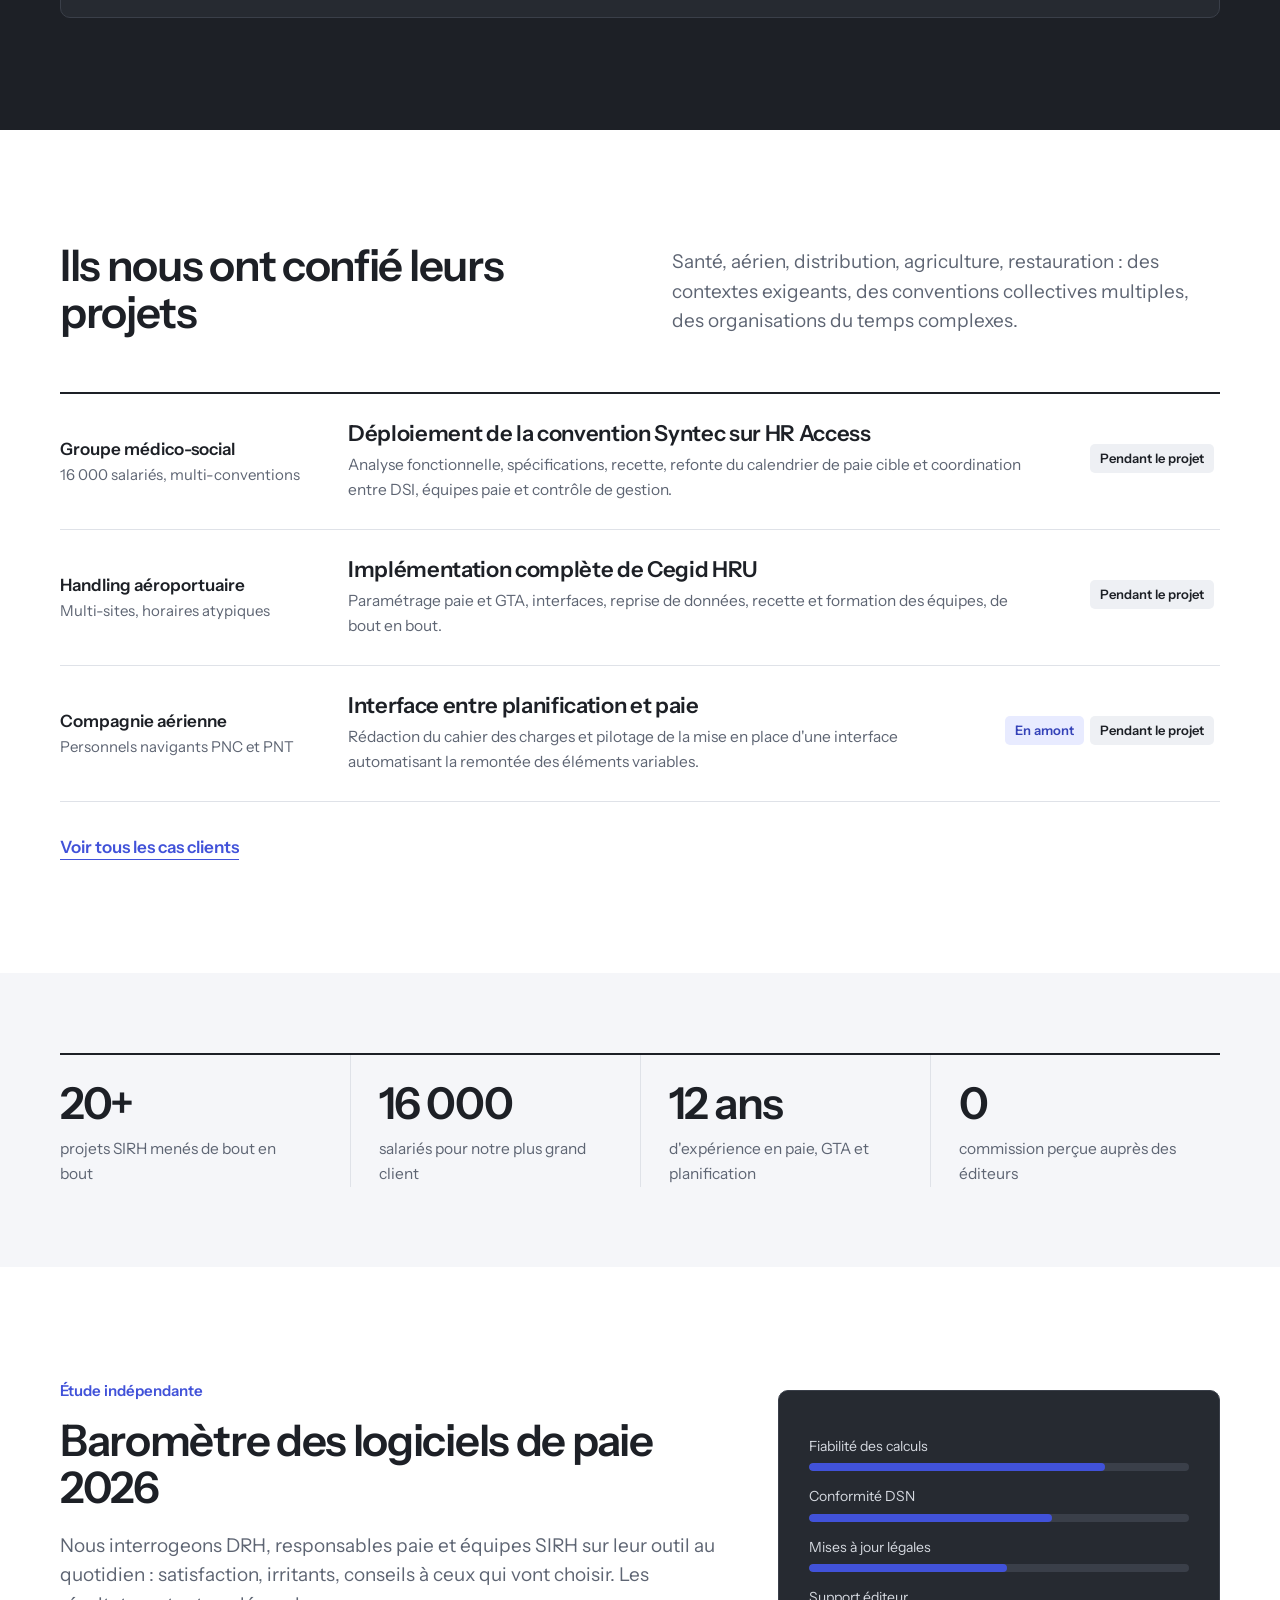
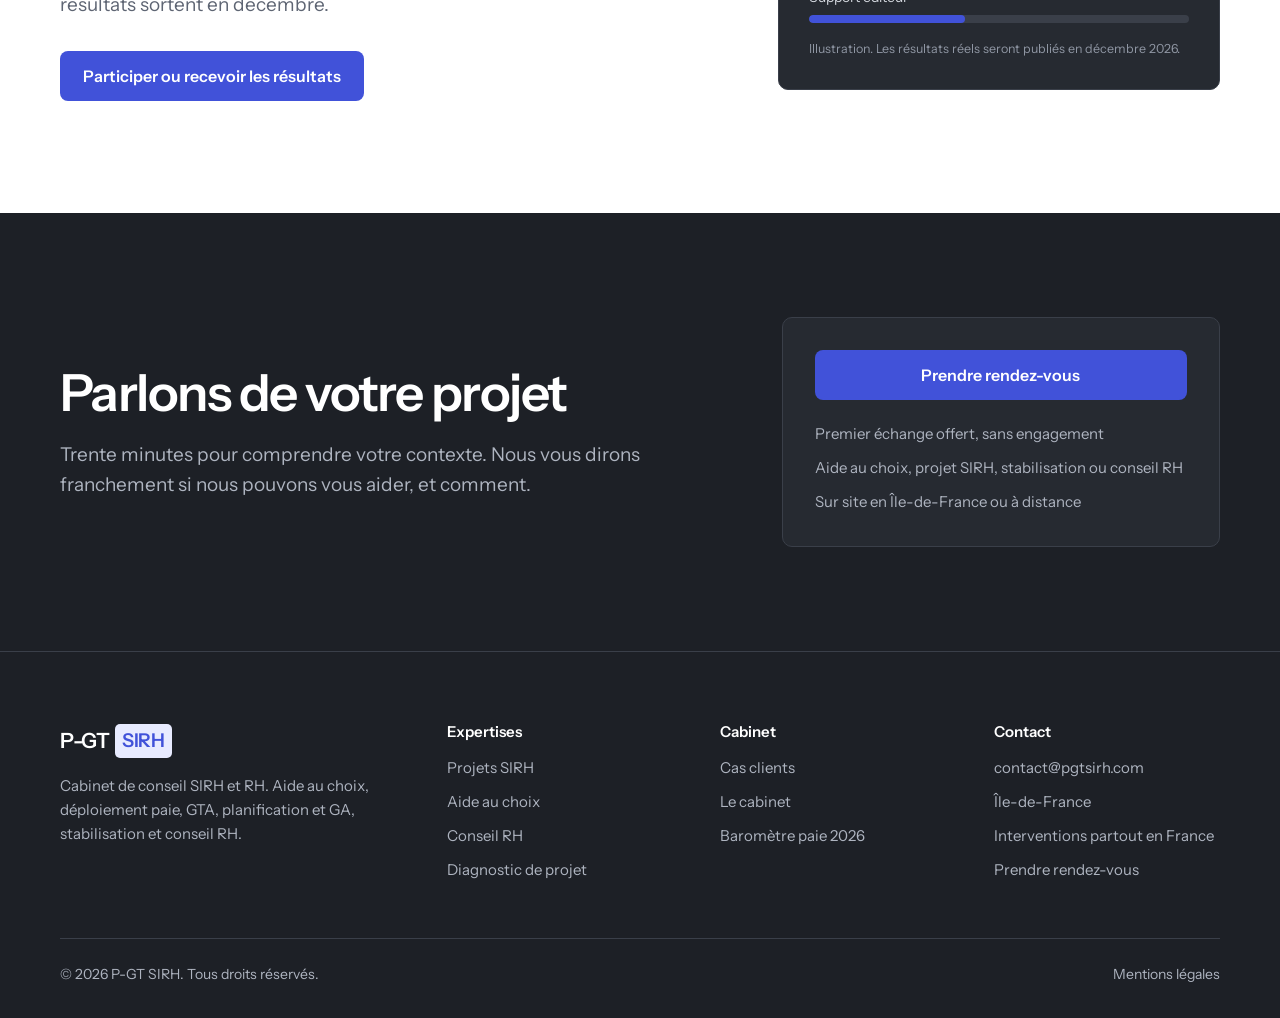
==== commit b86318de: "Conseil RH : élargir à la direction RH de transition (DRH, RH) Co-Authored-By: Claude Opus 5.5 <nore" ====
--- a/index.html
+++ b/index.html
@@ -78,7 +78,7 @@
         <ul><li>Pilotage et AMOA</li><li>Paie, GTA, planification et GA</li><li>Recette et paies parallèles</li><li>Stabilisation et TMA</li></ul>
         <a class="link" href="projets-sirh.html">En savoir plus</a></article>
       <article class="pillar"><span class="tag rh">Fonction RH</span><h3>Conseil RH</h3><p>Des pratiques RH claires, que votre SIRH peut ensuite porter.</p>
-        <ul><li>RRH de transition ou à temps partagé</li><li>Structuration de la fonction RH</li><li>Process et procédures RH</li><li>Relations sociales</li></ul>
+        <ul><li>Direction RH de transition ou à temps partagé</li><li>Structuration de la fonction RH</li><li>Process et procédures RH</li><li>Relations sociales</li></ul>
         <a class="link" href="conseil-rh.html">En savoir plus</a></article>
     </div>
   </div>
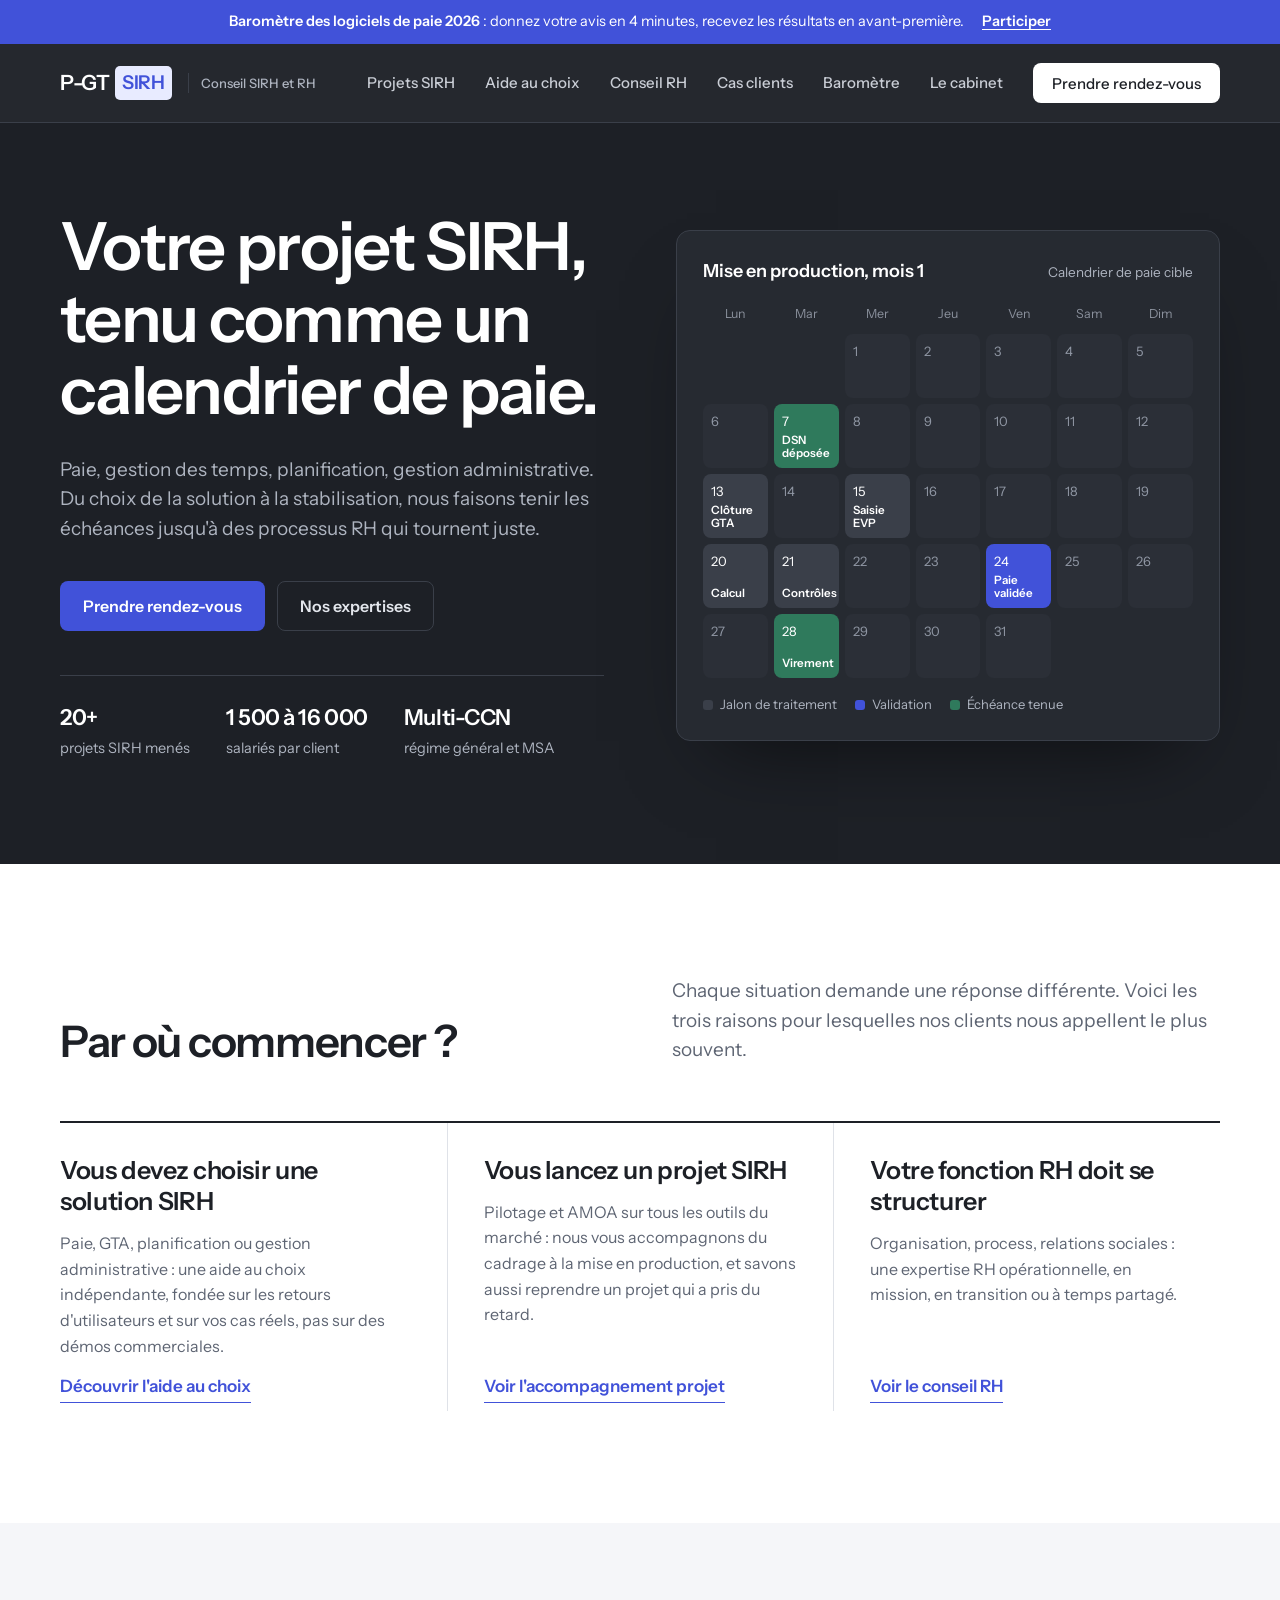
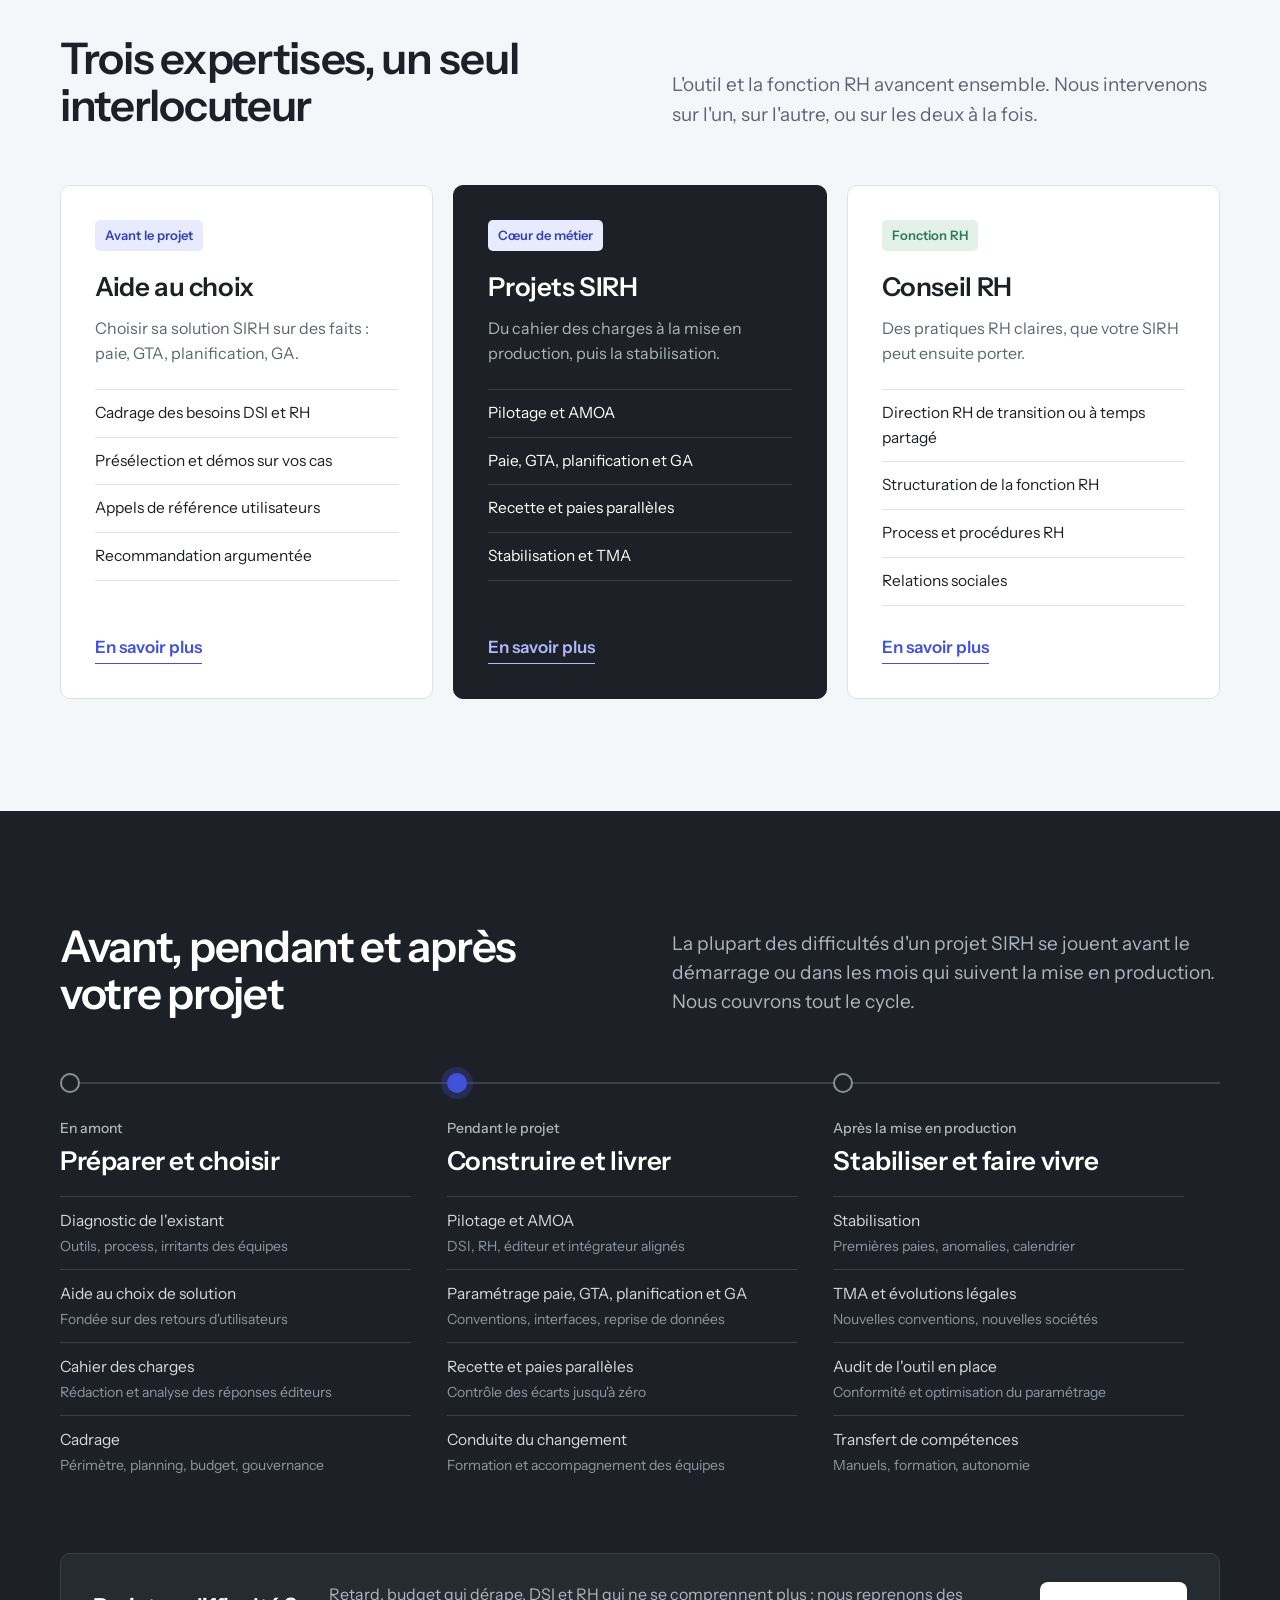
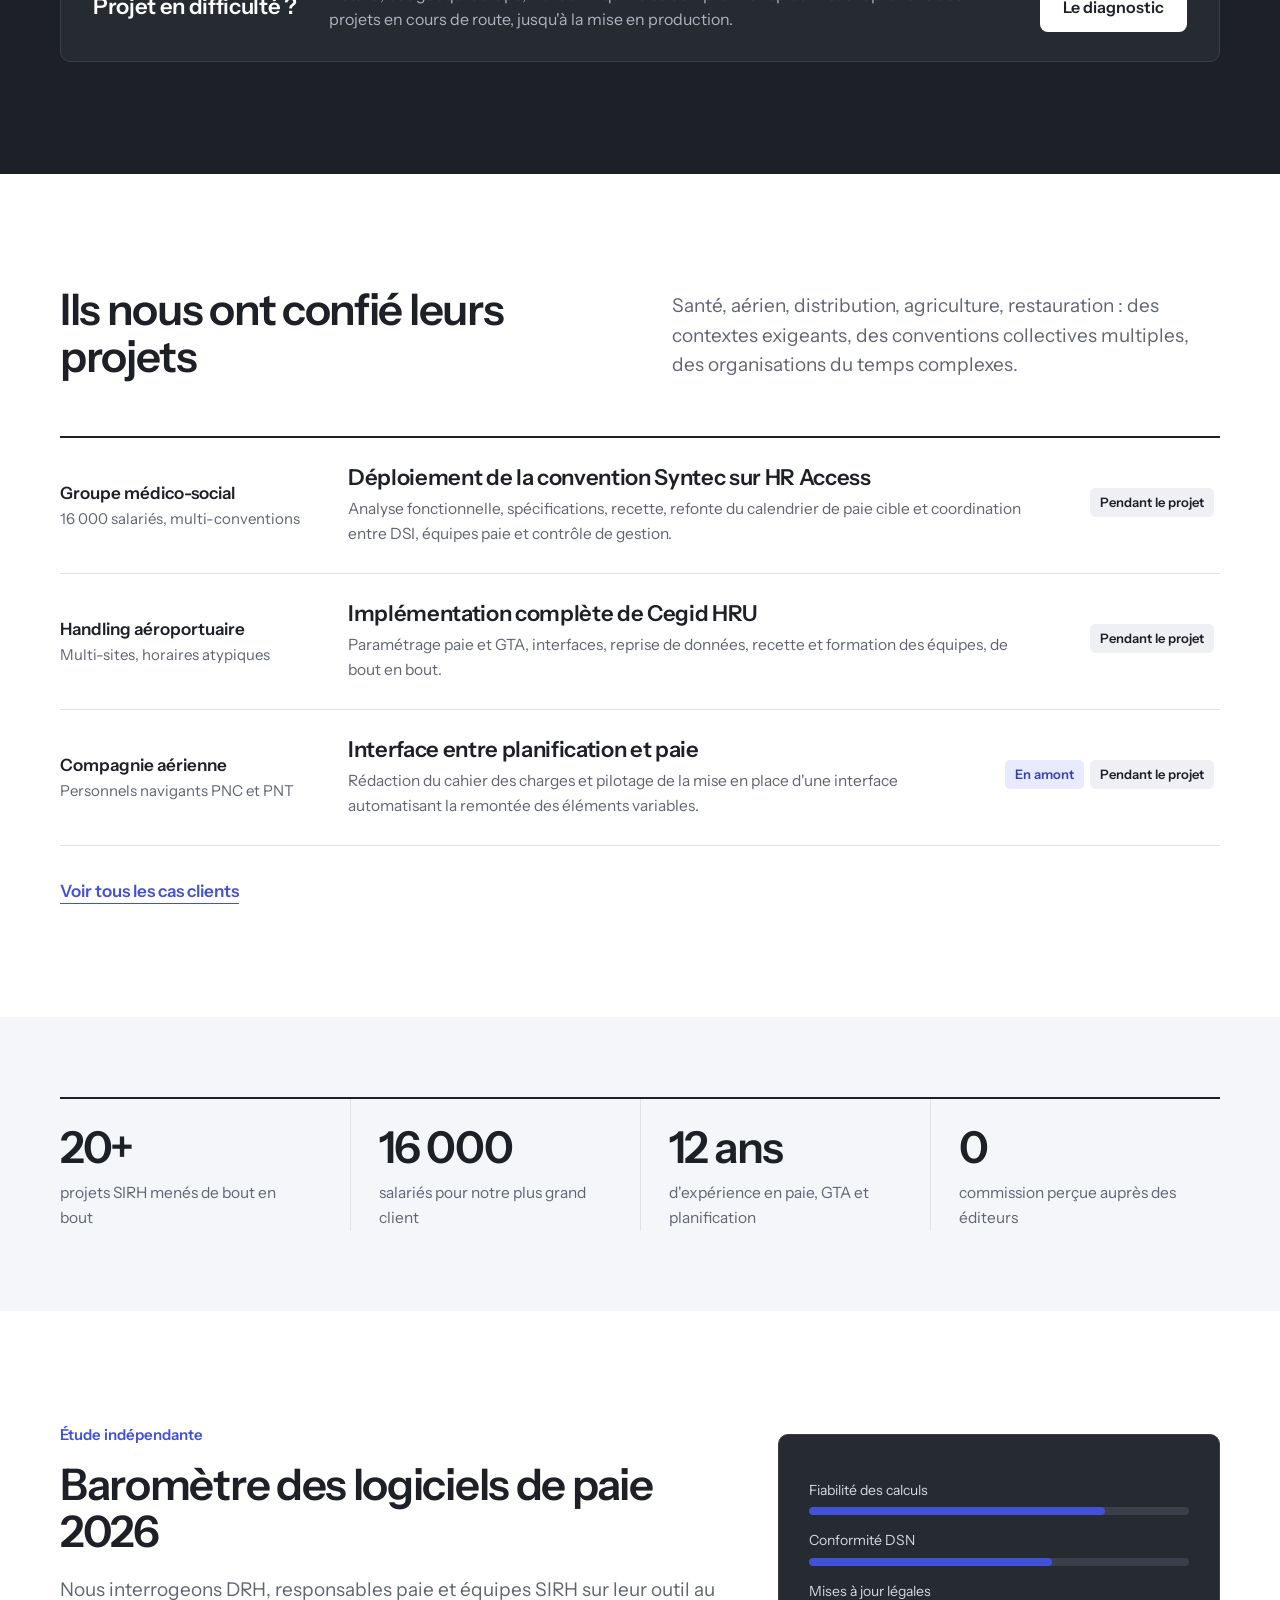
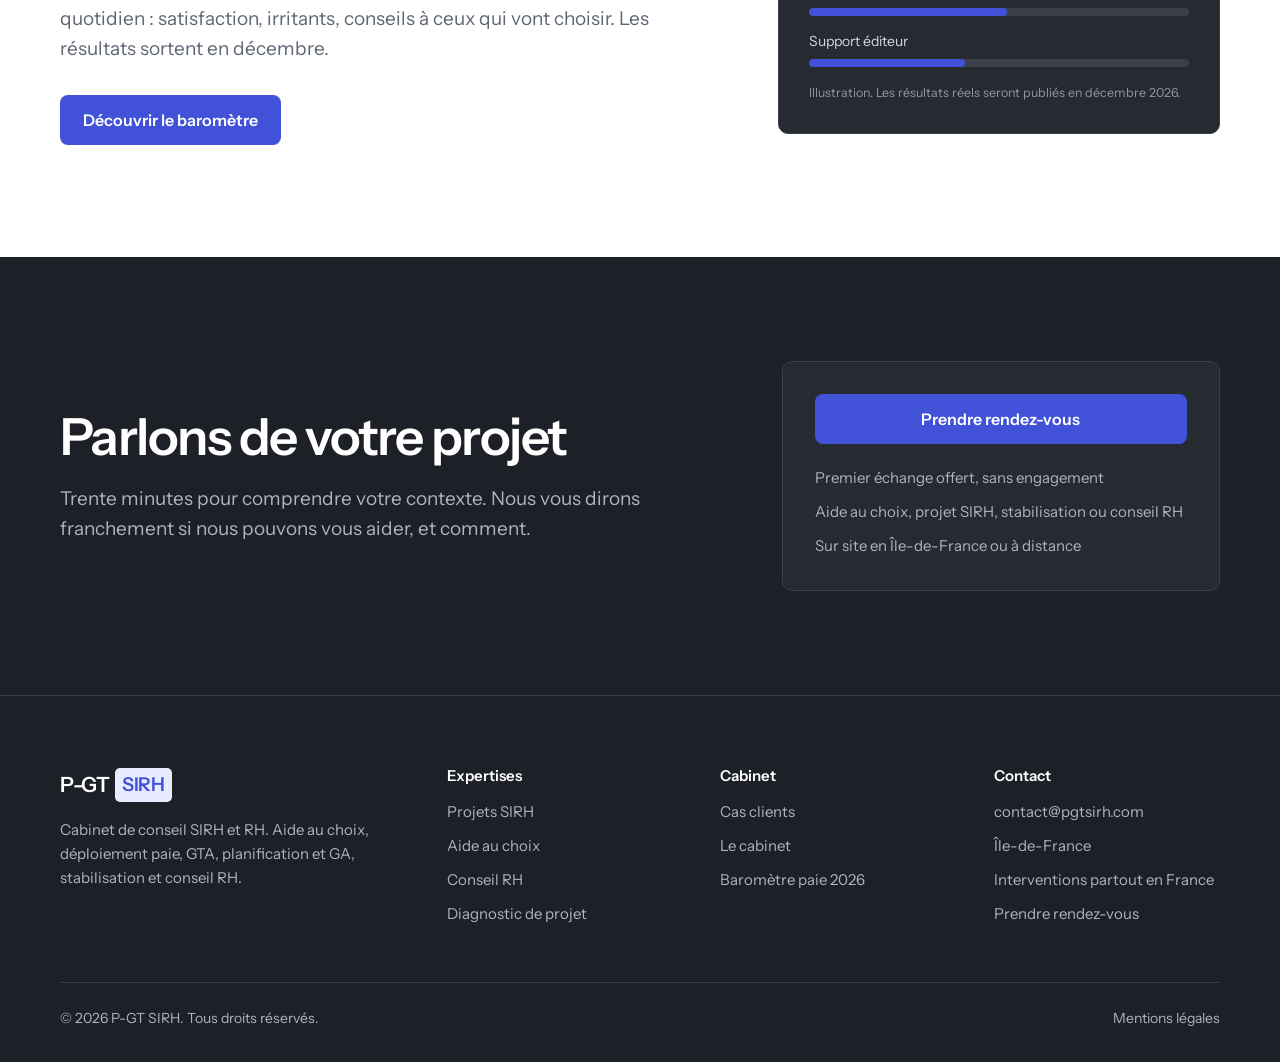
==== commit a430b65d: "Page Baromètre des logiciels de paie 2026, entrée de menu et bandeau d'annonce Co-Authored-By: Claud" ====
--- a/index.html
+++ b/index.html
@@ -20,14 +20,14 @@
 </head>
 <body>
 <a class="skip" href="#contenu">Aller au contenu</a>
-<header class="hd">
+<div class="annonce"><div class="wrap"><span><b>Baromètre des logiciels de paie 2026</b> : donnez votre avis en 4 minutes, recevez les résultats en avant-première.</span><a href="barometre.html">Participer</a></div></div><header class="hd">
   <div class="wrap">
     <a class="logo" href="index.html" aria-label="P-GT SIRH, accueil">P-GT<b>SIRH</b><small>Conseil SIRH et RH</small></a>
     <nav aria-label="Navigation principale">
       <input type="checkbox" id="nav-toggle" aria-label="Ouvrir le menu">
       <label class="burger" for="nav-toggle" aria-hidden="true"><span></span><span></span><span></span></label>
       <ul class="menu">
-        <li><a href="projets-sirh.html">Projets SIRH</a></li><li><a href="aide-au-choix.html">Aide au choix</a></li><li><a href="conseil-rh.html">Conseil RH</a></li><li><a href="cas-clients.html">Cas clients</a></li><li><a href="cabinet.html">Le cabinet</a></li><li><a class="btn btn-w" href="contact.html">Prendre rendez-vous</a></li>
+        <li><a href="projets-sirh.html">Projets SIRH</a></li><li><a href="aide-au-choix.html">Aide au choix</a></li><li><a href="conseil-rh.html">Conseil RH</a></li><li><a href="cas-clients.html">Cas clients</a></li><li><a href="barometre.html">Baromètre</a></li><li><a href="cabinet.html">Le cabinet</a></li><li><a class="btn btn-w" href="contact.html">Prendre rendez-vous</a></li>
       </ul>
     </nav>
   </div>
@@ -135,7 +135,7 @@
       <span class="kicker">Étude indépendante</span>
       <h2>Baromètre des logiciels de paie 2026</h2>
       <p class="lead" style="margin:20px 0 32px">Nous interrogeons DRH, responsables paie et équipes SIRH sur leur outil au quotidien : satisfaction, irritants, conseils à ceux qui vont choisir. Les résultats sortent en décembre.</p>
-      <div class="btns"><a class="btn btn-p" href="aide-au-choix.html#barometre">Participer ou recevoir les résultats</a></div>
+      <div class="btns"><a class="btn btn-p" href="barometre.html">Découvrir le baromètre</a></div>
     </div>
     <div class="baro-card" aria-hidden="true">
       <div class="bar"><span>Fiabilité des calculs</span><i style="--w:78%"></i></div>
@@ -172,7 +172,7 @@
       </div>
       <div>
         <h4>Cabinet</h4>
-        <ul><li><a href="cas-clients.html">Cas clients</a></li><li><a href="cabinet.html">Le cabinet</a></li><li><a href="aide-au-choix.html#barometre">Baromètre paie 2026</a></li></ul>
+        <ul><li><a href="cas-clients.html">Cas clients</a></li><li><a href="cabinet.html">Le cabinet</a></li><li><a href="barometre.html">Baromètre paie 2026</a></li></ul>
       </div>
       <div>
         <h4>Contact</h4>
--- a/assets/style.css
+++ b/assets/style.css
@@ -325,3 +325,11 @@
   .offer,.pillar,.panel{padding:28px}
   .ft .top{grid-template-columns:1fr}
 }
+
+/* Bandeau d'annonce */
+.annonce{background:var(--ind);color:#fff;font-size:14.5px}
+.annonce .wrap{display:flex;justify-content:center;align-items:center;gap:18px;min-height:44px;padding-top:8px;padding-bottom:8px;text-align:center}
+.annonce b{font-weight:600}
+.annonce a{color:#fff;font-weight:600;white-space:nowrap;text-decoration:underline;text-underline-offset:3px}
+@media (max-width:1240px){.menu{gap:20px}.menu a{font-size:14.5px}}
+@media (max-width:640px){.annonce{font-size:13px}.annonce .wrap{gap:10px}}
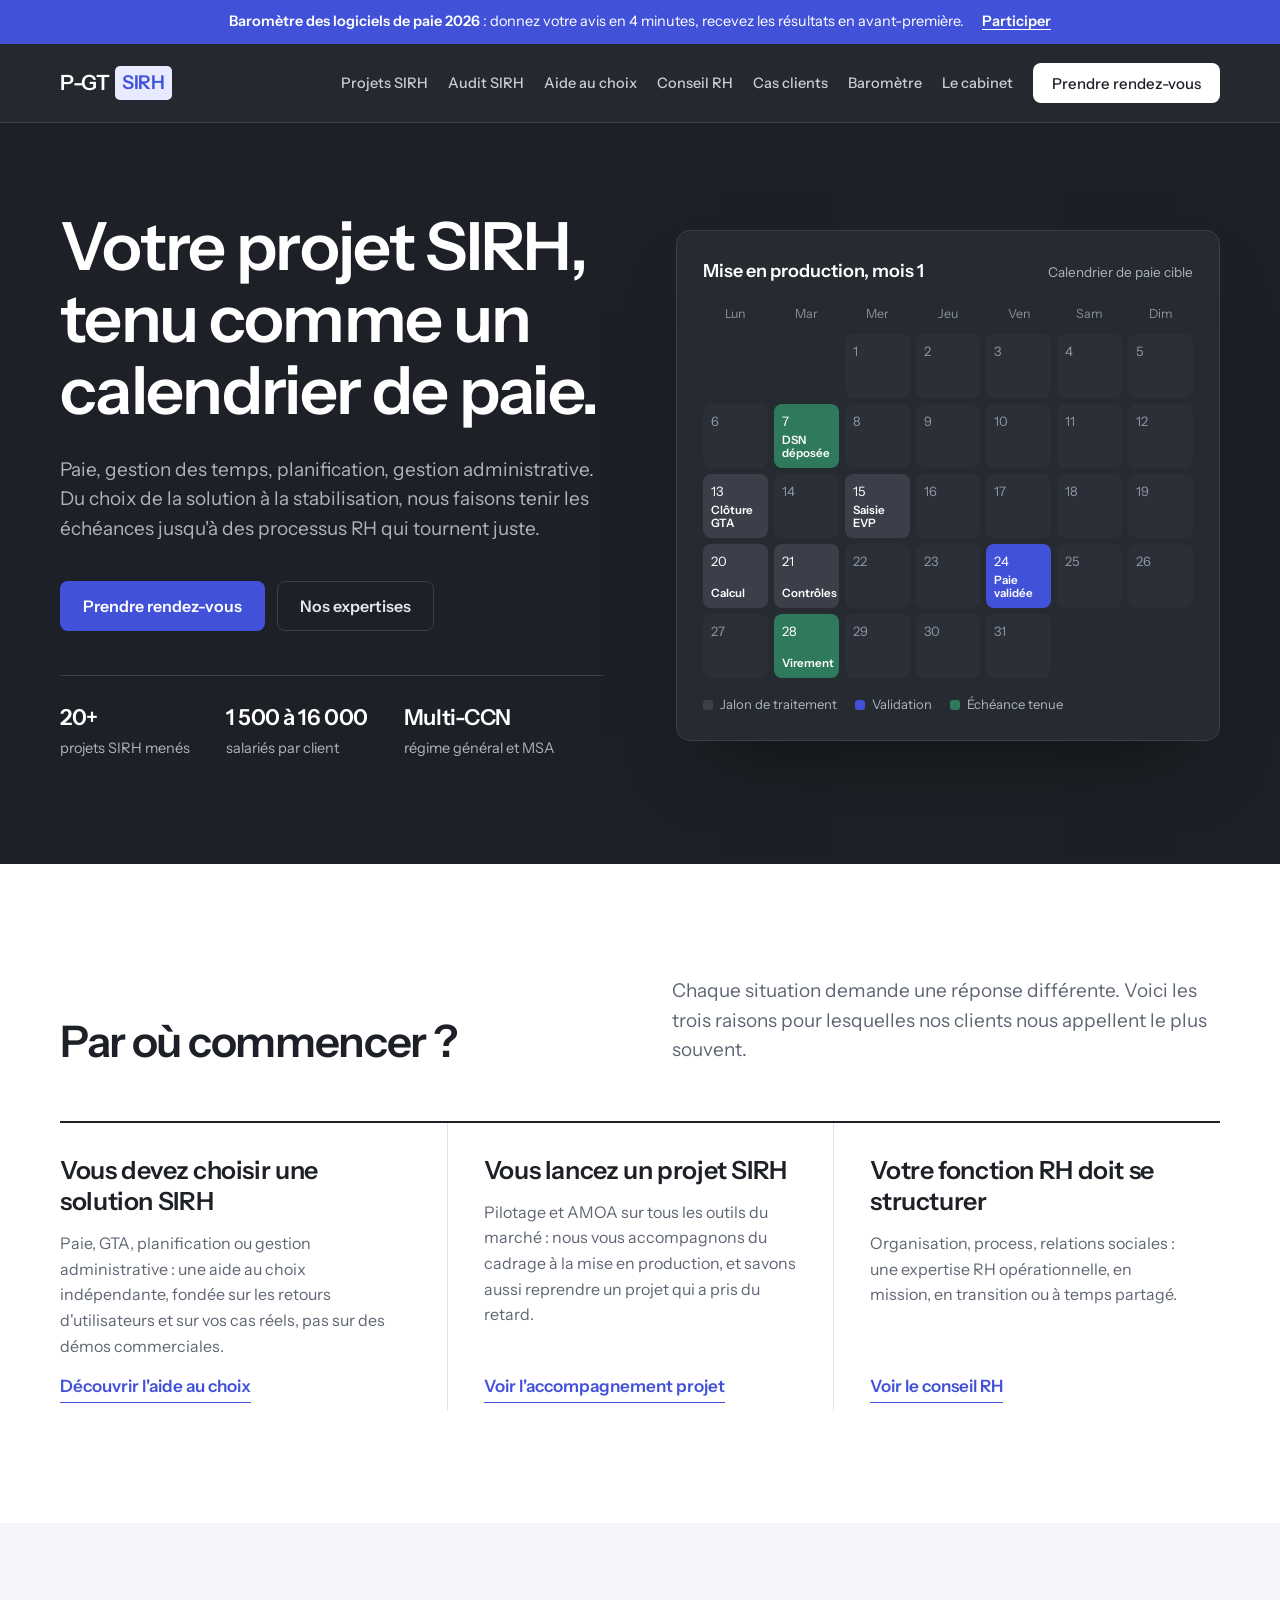
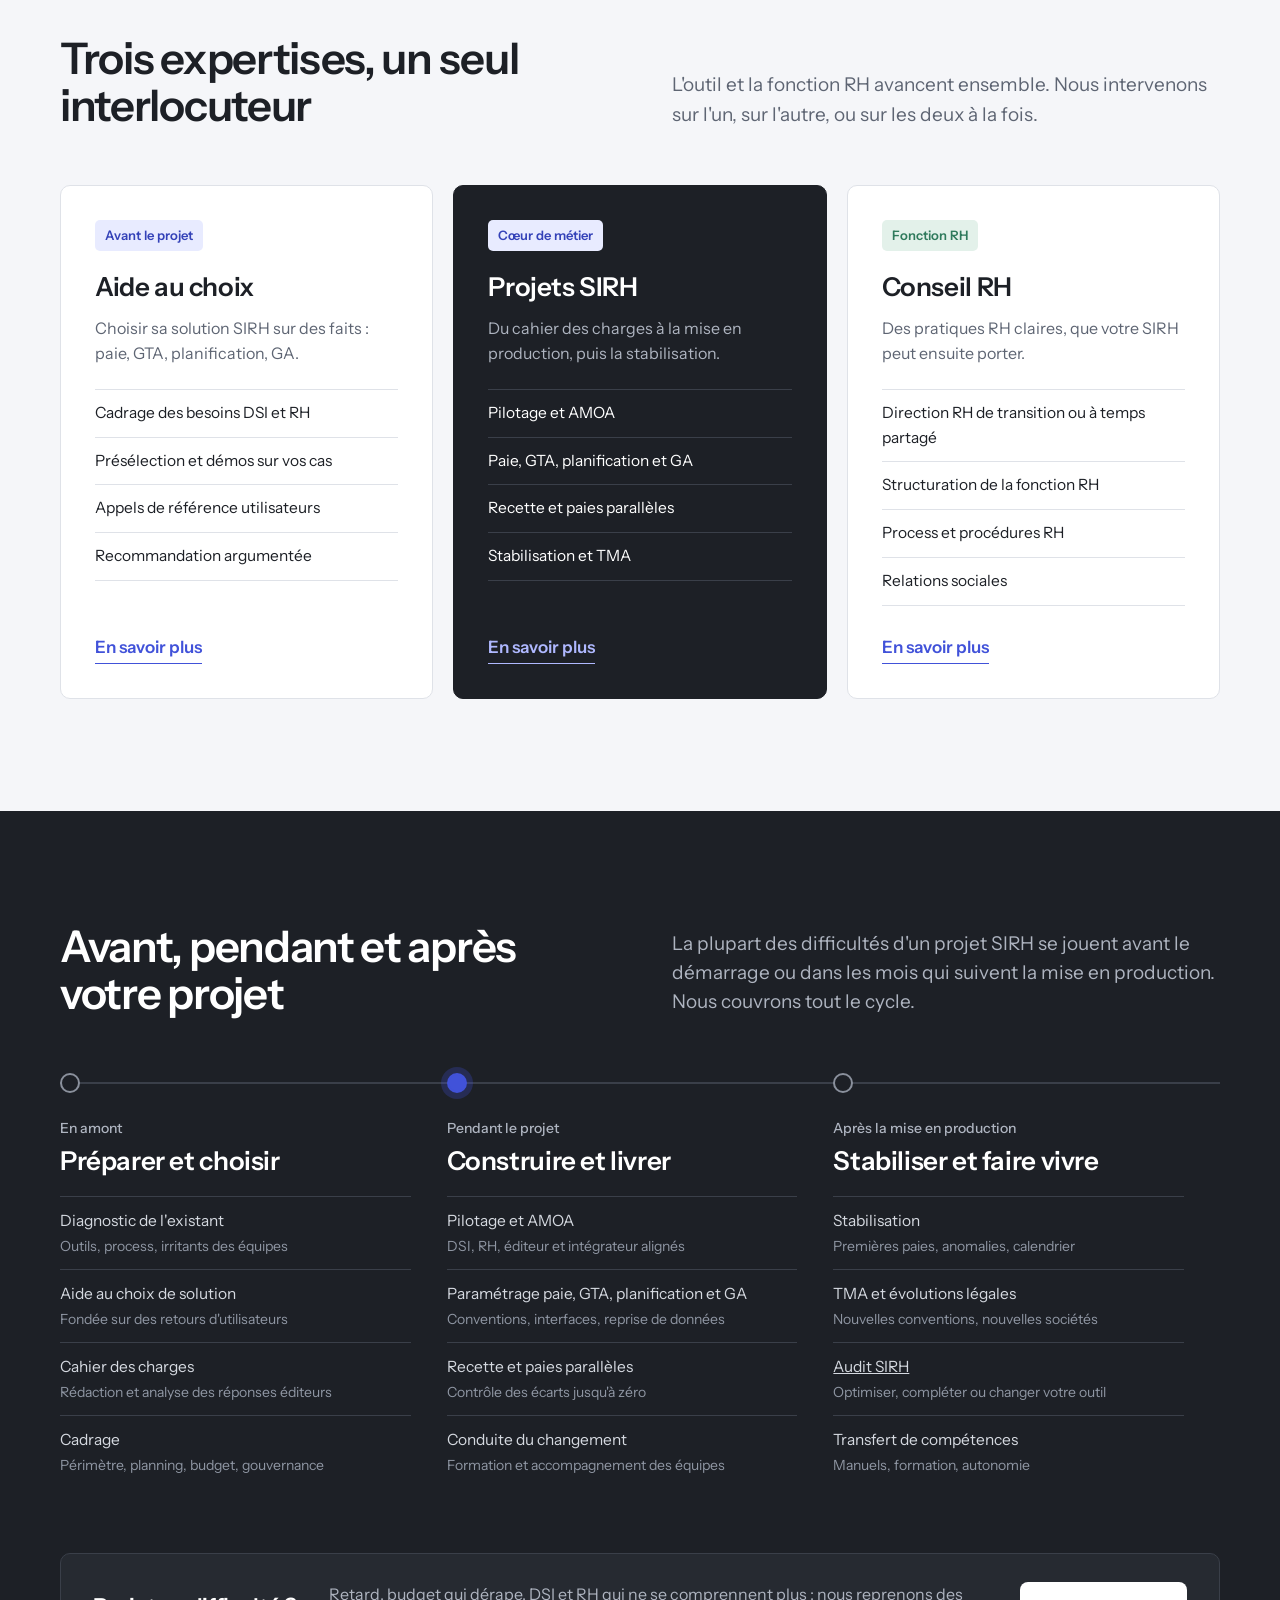
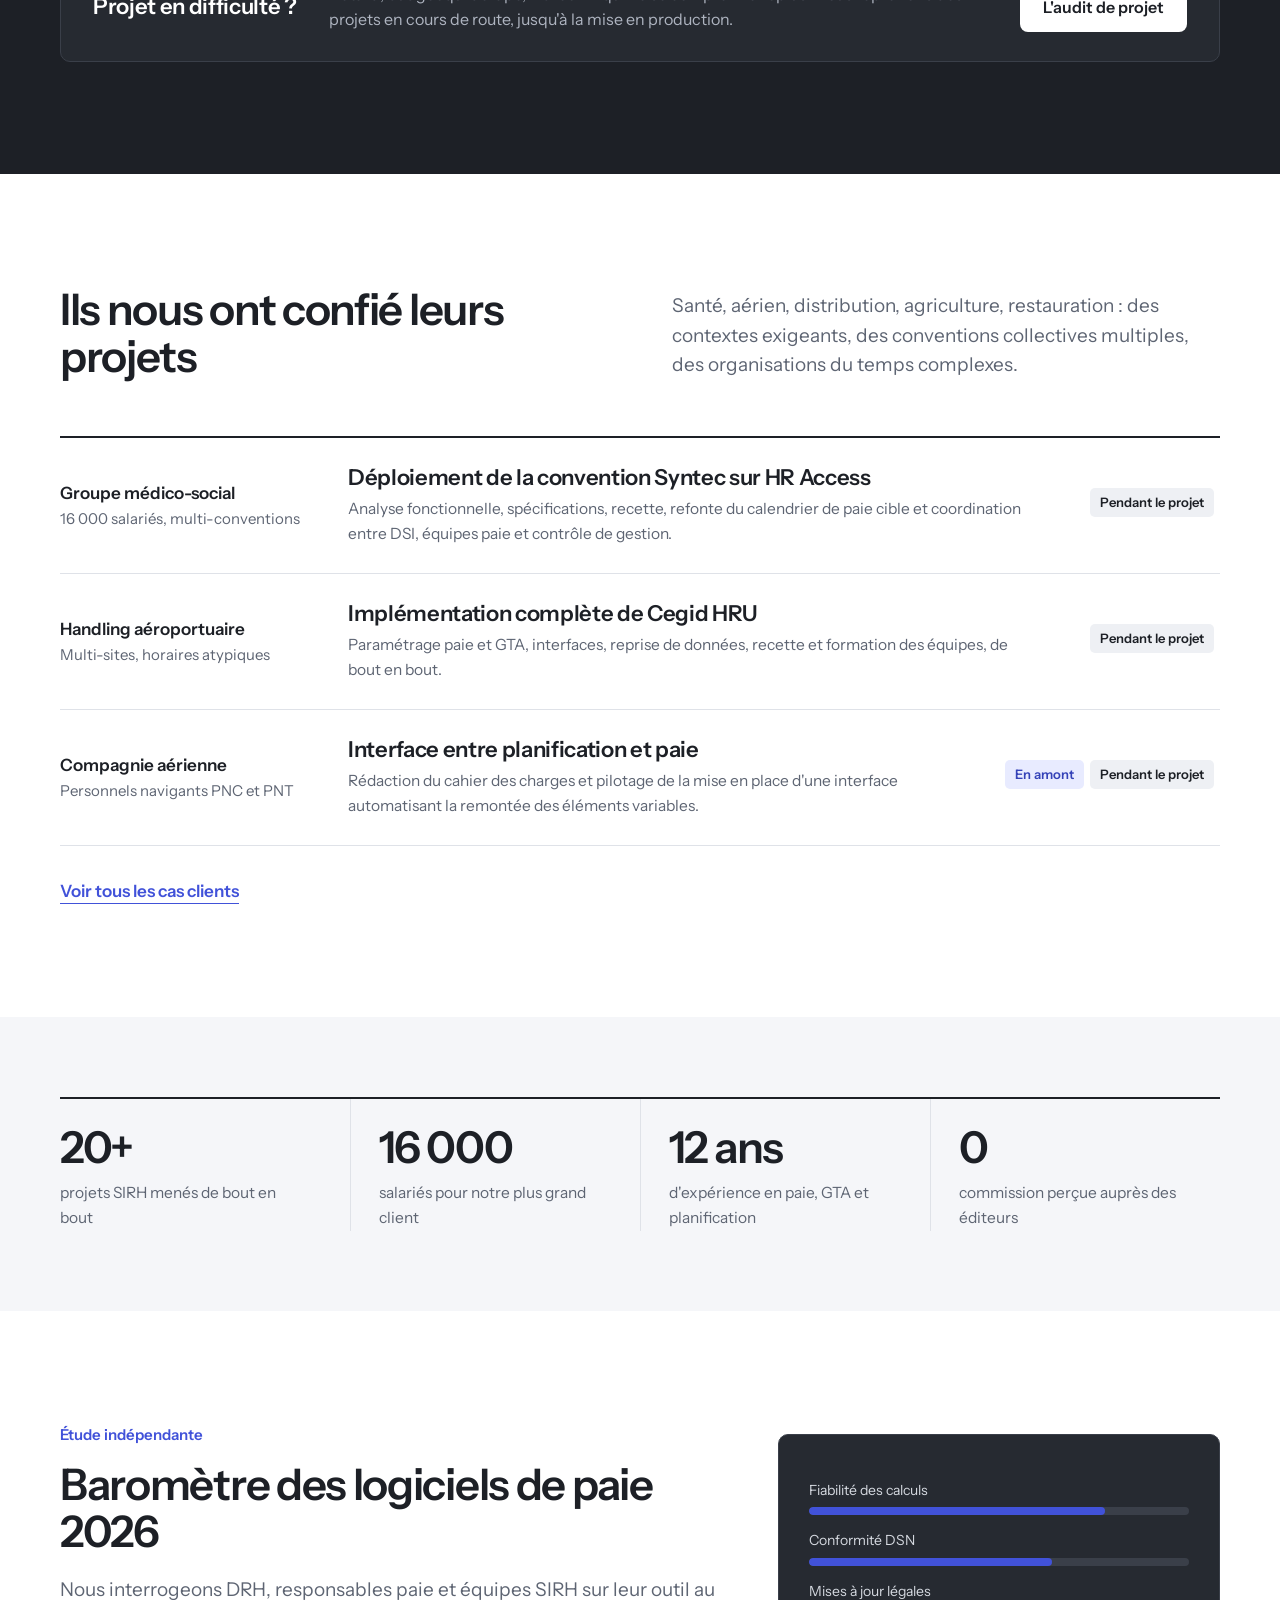
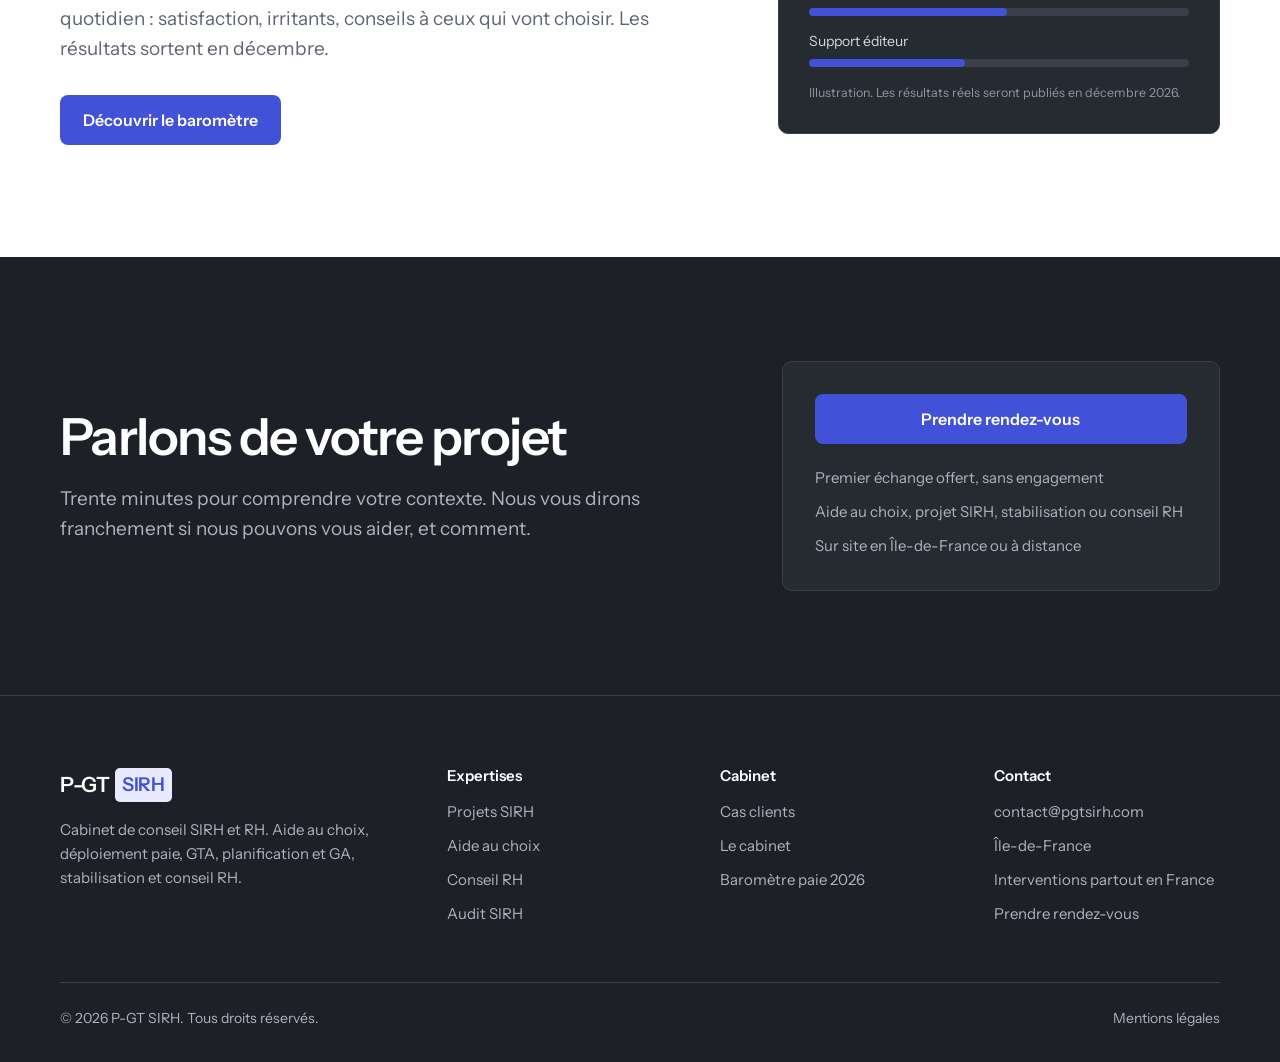
==== commit f369a129: "Ajout de la page Audit SIRH et des liens associés Co-Authored-By: Claude Opus 5.5 <noreply@anthropic" ====
--- a/index.html
+++ b/index.html
@@ -27,7 +27,7 @@
       <input type="checkbox" id="nav-toggle" aria-label="Ouvrir le menu">
       <label class="burger" for="nav-toggle" aria-hidden="true"><span></span><span></span><span></span></label>
       <ul class="menu">
-        <li><a href="projets-sirh.html">Projets SIRH</a></li><li><a href="aide-au-choix.html">Aide au choix</a></li><li><a href="conseil-rh.html">Conseil RH</a></li><li><a href="cas-clients.html">Cas clients</a></li><li><a href="barometre.html">Baromètre</a></li><li><a href="cabinet.html">Le cabinet</a></li><li><a class="btn btn-w" href="contact.html">Prendre rendez-vous</a></li>
+        <li><a href="projets-sirh.html">Projets SIRH</a></li><li><a href="audit-sirh.html">Audit SIRH</a></li><li><a href="aide-au-choix.html">Aide au choix</a></li><li><a href="conseil-rh.html">Conseil RH</a></li><li><a href="cas-clients.html">Cas clients</a></li><li><a href="barometre.html">Baromètre</a></li><li><a href="cabinet.html">Le cabinet</a></li><li><a class="btn btn-w" href="contact.html">Prendre rendez-vous</a></li>
       </ul>
     </nav>
   </div>
@@ -90,9 +90,9 @@
     <div class="cycle">
       <div class="phase"><p class="when">En amont</p><h3>Préparer et choisir</h3><ul><li>Diagnostic de l'existant<span>Outils, process, irritants des équipes</span></li><li>Aide au choix de solution<span>Fondée sur des retours d'utilisateurs</span></li><li>Cahier des charges<span>Rédaction et analyse des réponses éditeurs</span></li><li>Cadrage<span>Périmètre, planning, budget, gouvernance</span></li></ul></div>
       <div class="phase now"><p class="when">Pendant le projet</p><h3>Construire et livrer</h3><ul><li>Pilotage et AMOA<span>DSI, RH, éditeur et intégrateur alignés</span></li><li>Paramétrage paie, GTA, planification et GA<span>Conventions, interfaces, reprise de données</span></li><li>Recette et paies parallèles<span>Contrôle des écarts jusqu'à zéro</span></li><li>Conduite du changement<span>Formation et accompagnement des équipes</span></li></ul></div>
-      <div class="phase"><p class="when">Après la mise en production</p><h3>Stabiliser et faire vivre</h3><ul><li>Stabilisation<span>Premières paies, anomalies, calendrier</span></li><li>TMA et évolutions légales<span>Nouvelles conventions, nouvelles sociétés</span></li><li>Audit de l'outil en place<span>Conformité et optimisation du paramétrage</span></li><li>Transfert de compétences<span>Manuels, formation, autonomie</span></li></ul></div>
+      <div class="phase"><p class="when">Après la mise en production</p><h3>Stabiliser et faire vivre</h3><ul><li>Stabilisation<span>Premières paies, anomalies, calendrier</span></li><li>TMA et évolutions légales<span>Nouvelles conventions, nouvelles sociétés</span></li><li><a href="audit-sirh.html" style="color:inherit">Audit SIRH</a><span>Optimiser, compléter ou changer votre outil</span></li><li>Transfert de compétences<span>Manuels, formation, autonomie</span></li></ul></div>
     </div>
-    <div class="rescue"><h3>Projet en difficulté&nbsp;?</h3><p>Retard, budget qui dérape, DSI et RH qui ne se comprennent plus : nous reprenons des projets en cours de route, jusqu'à la mise en production.</p><a class="btn btn-w" href="projets-sirh.html#diagnostic">Le diagnostic</a></div>
+    <div class="rescue"><h3>Projet en difficulté&nbsp;?</h3><p>Retard, budget qui dérape, DSI et RH qui ne se comprennent plus : nous reprenons des projets en cours de route, jusqu'à la mise en production.</p><a class="btn btn-w" href="audit-sirh.html#formats">L'audit de projet</a></div>
   </div>
 </section>
 
@@ -168,7 +168,7 @@
       </div>
       <div>
         <h4>Expertises</h4>
-        <ul><li><a href="projets-sirh.html">Projets SIRH</a></li><li><a href="aide-au-choix.html">Aide au choix</a></li><li><a href="conseil-rh.html">Conseil RH</a></li><li><a href="projets-sirh.html#diagnostic">Diagnostic de projet</a></li></ul>
+        <ul><li><a href="projets-sirh.html">Projets SIRH</a></li><li><a href="aide-au-choix.html">Aide au choix</a></li><li><a href="conseil-rh.html">Conseil RH</a></li><li><a href="audit-sirh.html">Audit SIRH</a></li></ul>
       </div>
       <div>
         <h4>Cabinet</h4>
--- a/assets/style.css
+++ b/assets/style.css
@@ -333,3 +333,8 @@
 .annonce a{color:#fff;font-weight:600;white-space:nowrap;text-decoration:underline;text-underline-offset:3px}
 @media (max-width:1240px){.menu{gap:20px}.menu a{font-size:14.5px}}
 @media (max-width:640px){.annonce{font-size:13px}.annonce .wrap{gap:10px}}
+/* Menu à 7 entrées */
+.menu a{white-space:nowrap}
+@media (max-width:1380px) and (min-width:981px){.logo small{display:none}.menu{gap:20px}.menu a{font-size:14.5px}}
+@media (max-width:1180px) and (min-width:981px){.menu{gap:16px}.menu a{font-size:14px}.menu .btn{padding:10px 14px;font-size:14px}}
+.dark .steps p{color:#B4B9C3}.dark .steps em{color:#AFB8FF}.dark .steps li{border-color:rgba(255,255,255,.18)}
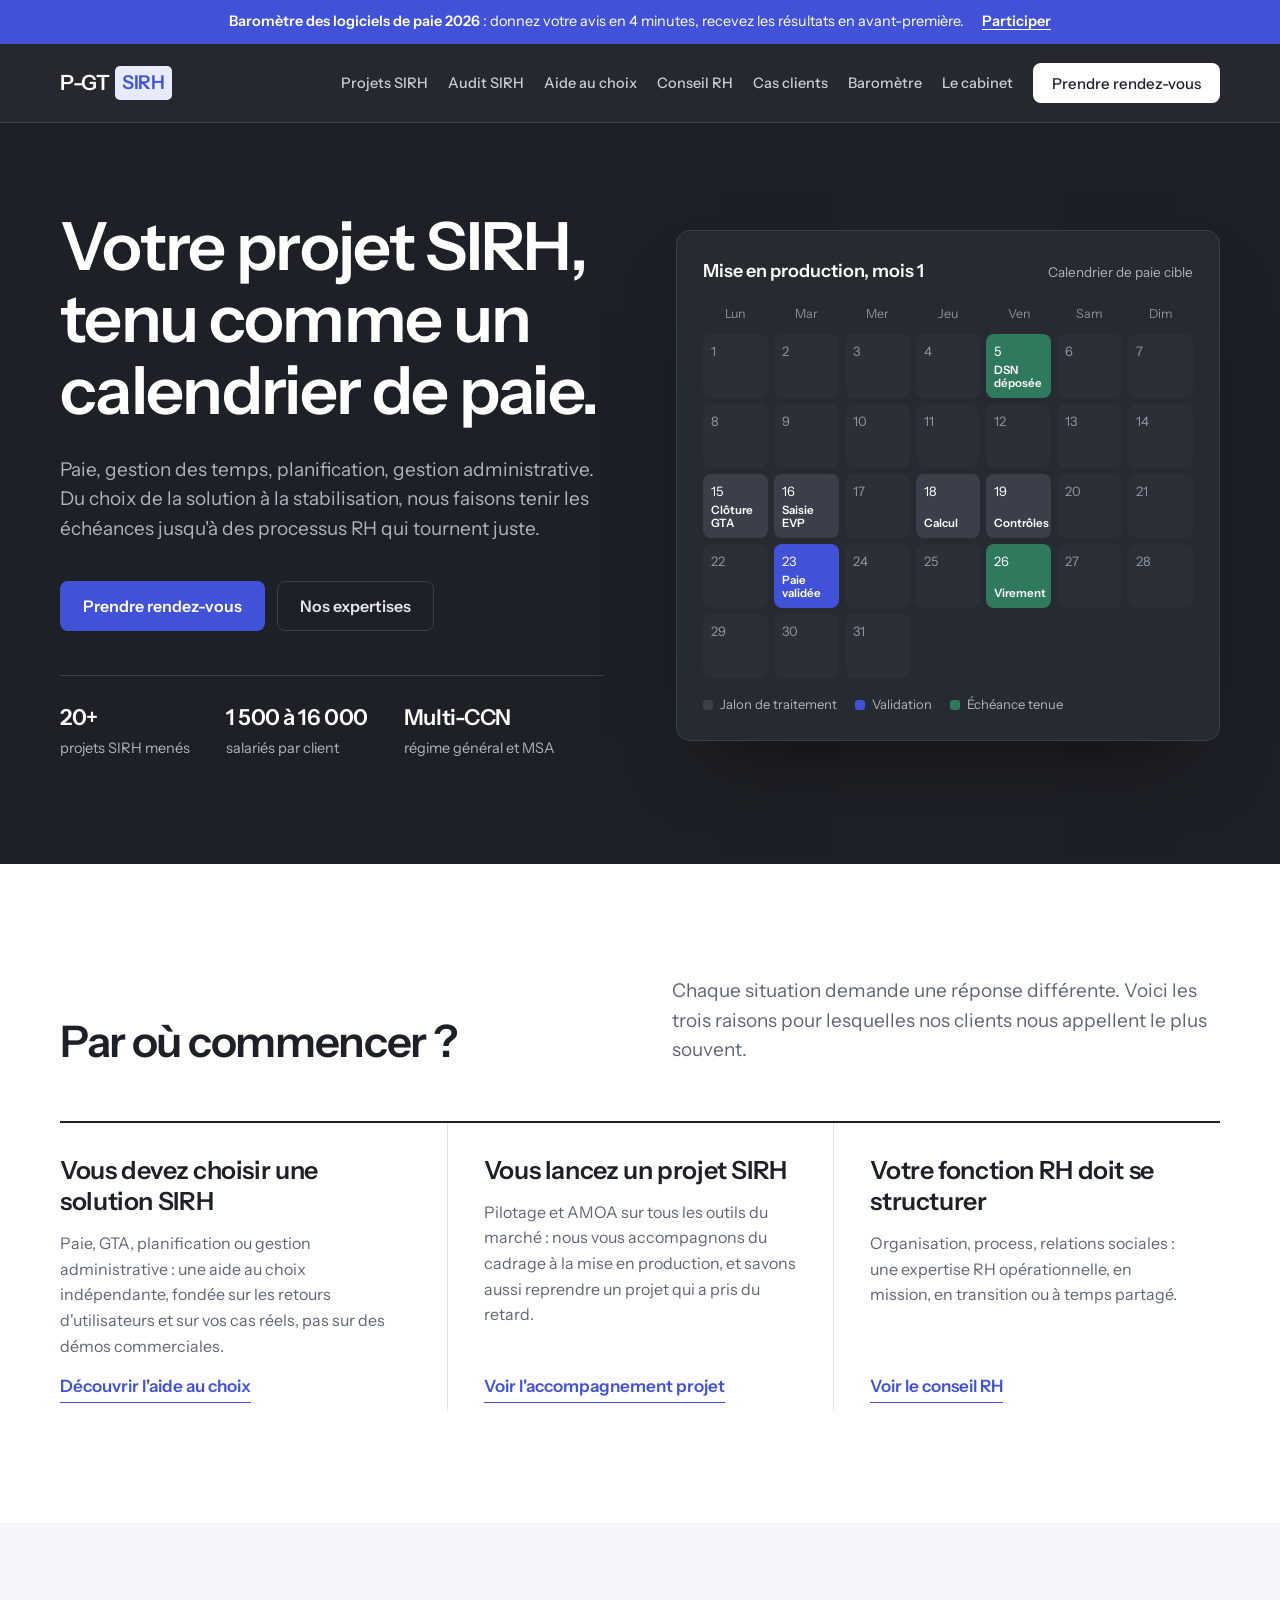
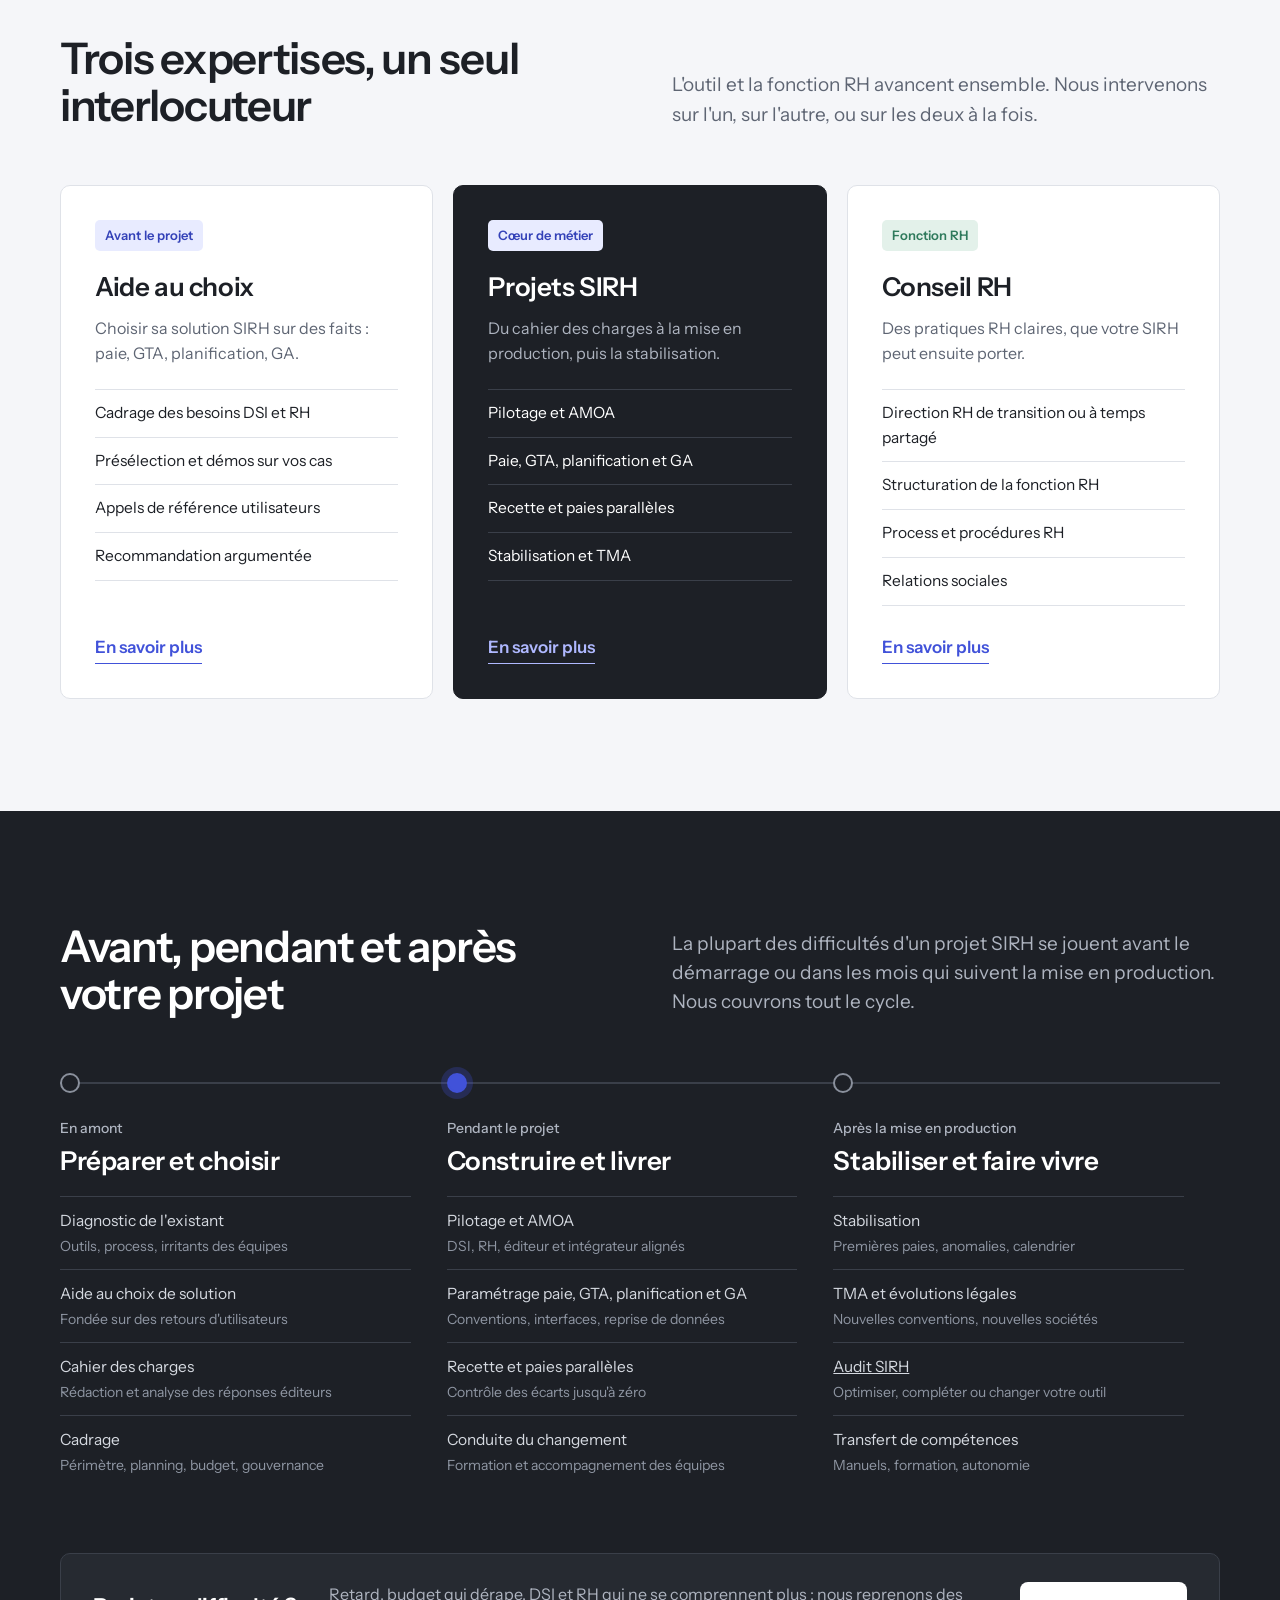
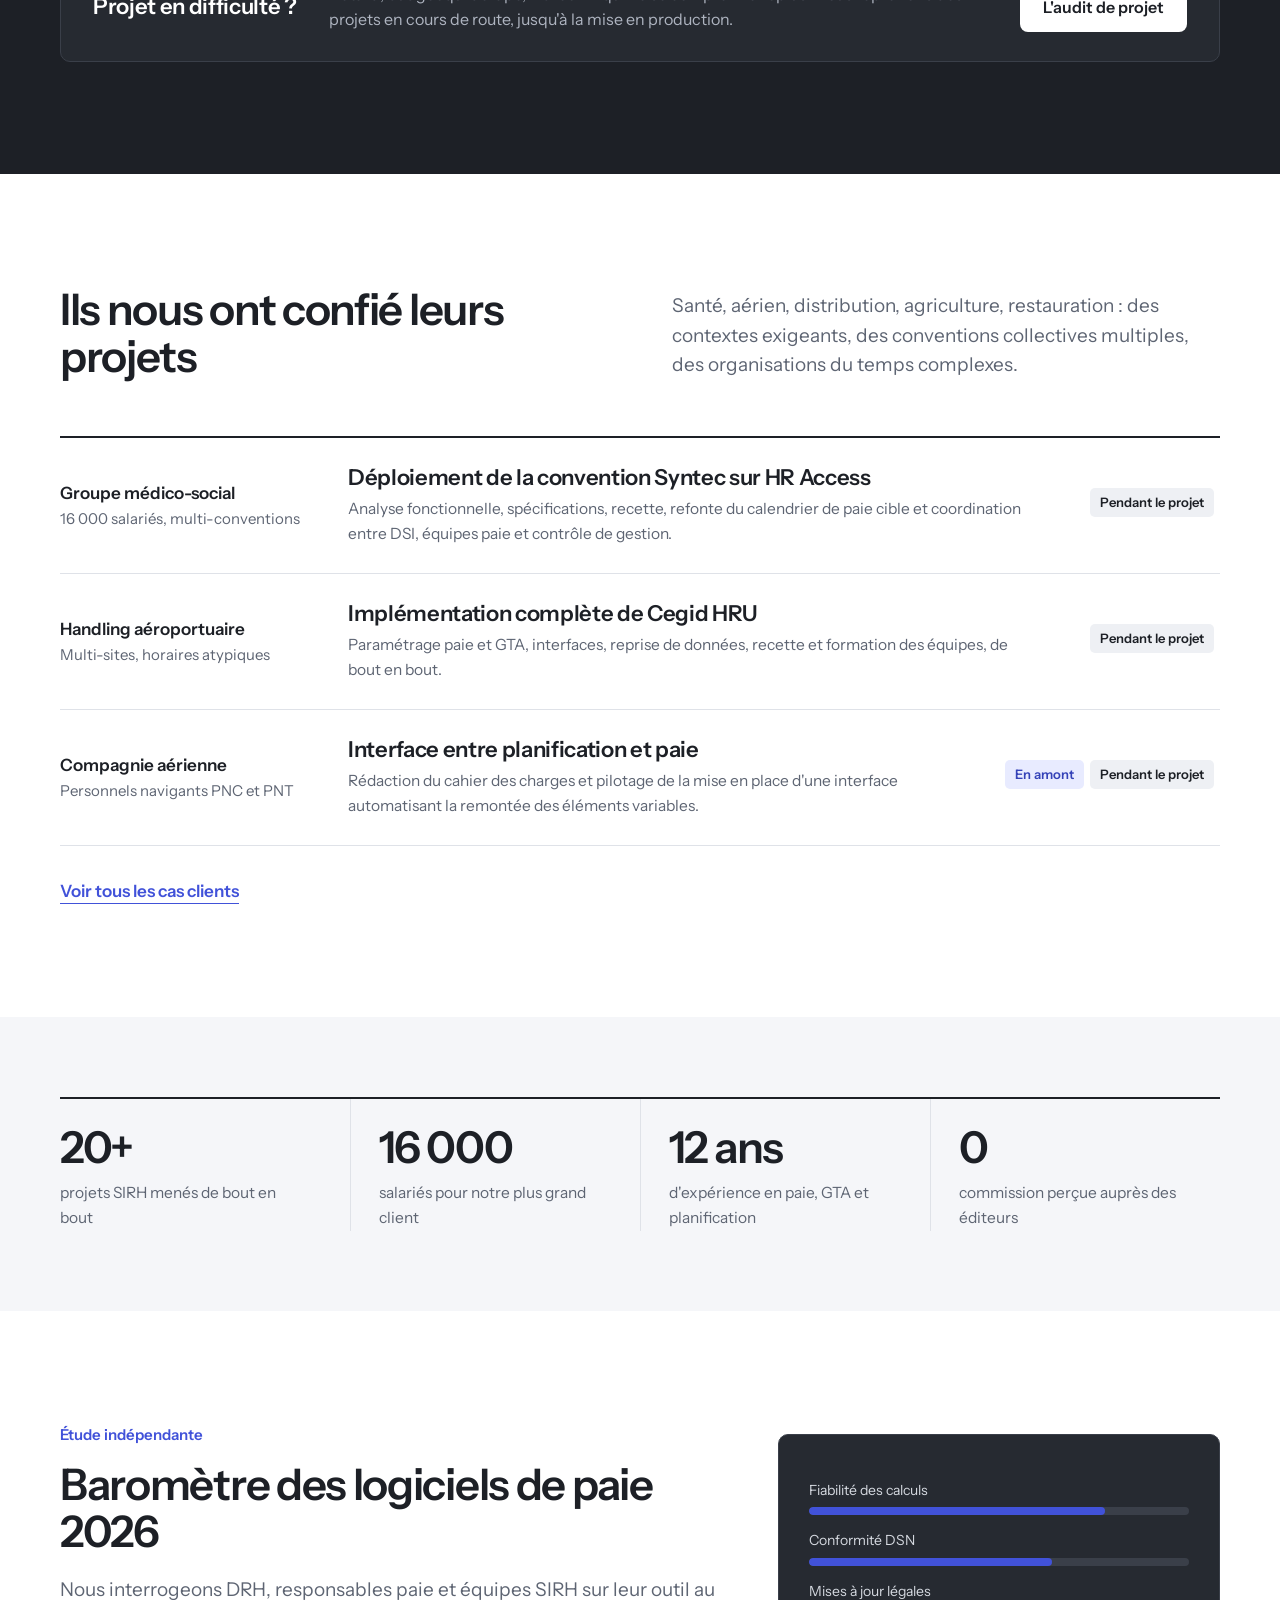
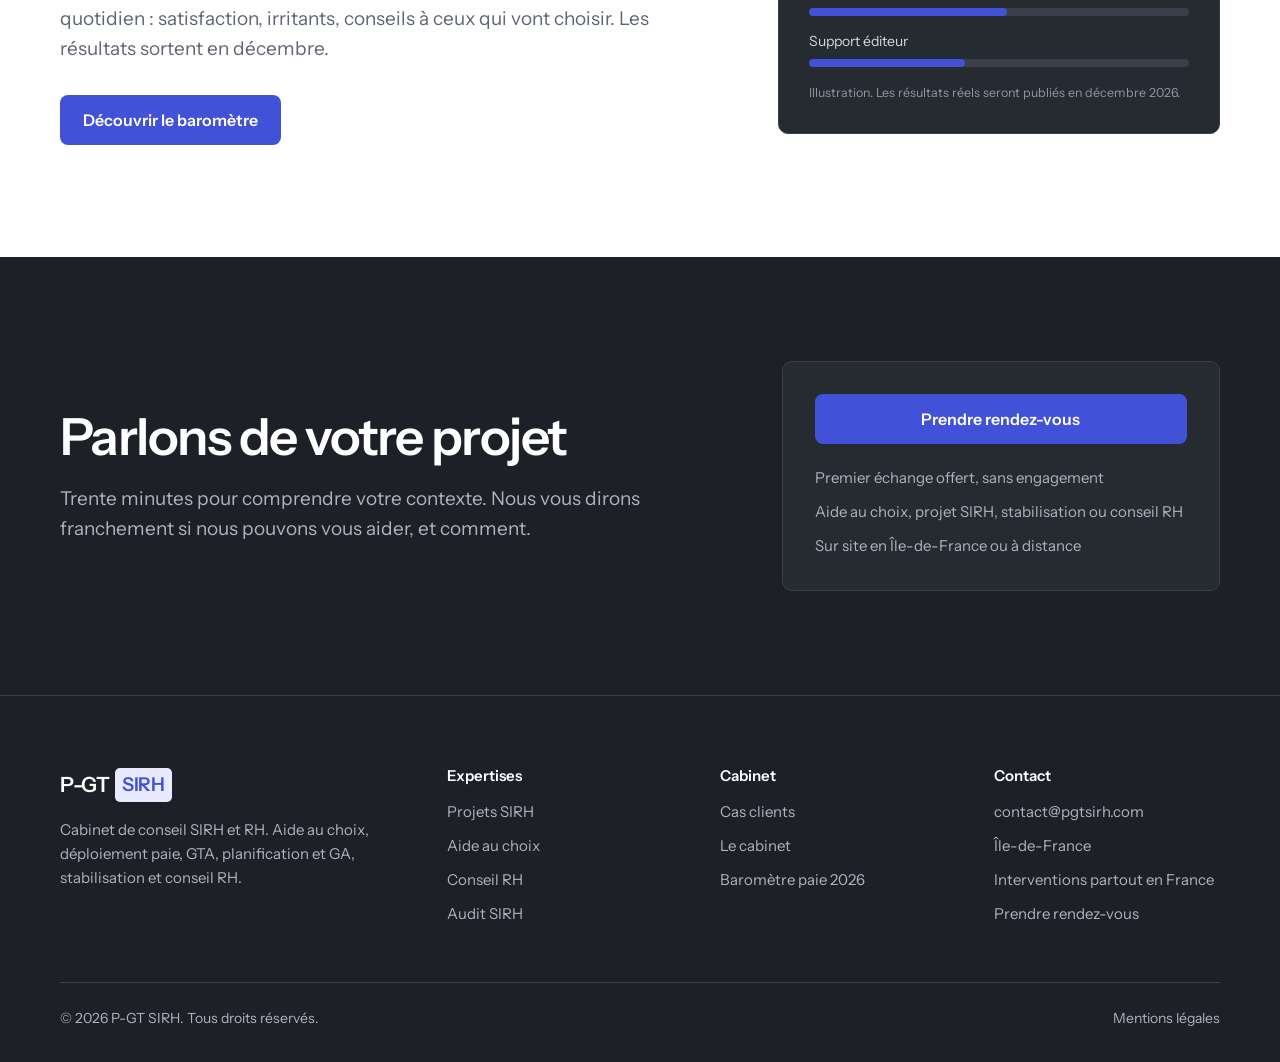
==== commit c14c1932: "Calendrier de paie : DSN déposée le 5 et jalons recalés sur des jours ouvrés Co-Authored-By: Claude " ====
--- a/index.html
+++ b/index.html
@@ -45,11 +45,11 @@
   <div class="cal-h"><b>Mise en production, mois 1</b><span>Calendrier de paie cible</span></div>
   <div class="days" aria-hidden="true">
     <div class="dn">Lun</div><div class="dn">Mar</div><div class="dn">Mer</div><div class="dn">Jeu</div><div class="dn">Ven</div><div class="dn">Sam</div><div class="dn">Dim</div>
-    <div class="d o"></div><div class="d o"></div><div class="d">1</div><div class="d">2</div><div class="d">3</div><div class="d">4</div><div class="d">5</div>
-    <div class="d">6</div><div class="d ok">7<em>DSN déposée</em></div><div class="d">8</div><div class="d">9</div><div class="d">10</div><div class="d">11</div><div class="d">12</div>
-    <div class="d e">13<em>Clôture GTA</em></div><div class="d">14</div><div class="d e">15<em>Saisie EVP</em></div><div class="d">16</div><div class="d">17</div><div class="d">18</div><div class="d">19</div>
-    <div class="d e">20<em>Calcul</em></div><div class="d e">21<em>Contrôles</em></div><div class="d">22</div><div class="d">23</div><div class="d k">24<em>Paie validée</em></div><div class="d">25</div><div class="d">26</div>
-    <div class="d">27</div><div class="d ok">28<em>Virement</em></div><div class="d">29</div><div class="d">30</div><div class="d">31</div><div class="d o"></div><div class="d o"></div>
+    <div class="d">1</div><div class="d">2</div><div class="d">3</div><div class="d">4</div><div class="d ok">5<em>DSN déposée</em></div><div class="d">6</div><div class="d">7</div>
+    <div class="d">8</div><div class="d">9</div><div class="d">10</div><div class="d">11</div><div class="d">12</div><div class="d">13</div><div class="d">14</div>
+    <div class="d e">15<em>Clôture GTA</em></div><div class="d e">16<em>Saisie EVP</em></div><div class="d">17</div><div class="d e">18<em>Calcul</em></div><div class="d e">19<em>Contrôles</em></div><div class="d">20</div><div class="d">21</div>
+    <div class="d">22</div><div class="d k">23<em>Paie validée</em></div><div class="d">24</div><div class="d">25</div><div class="d ok">26<em>Virement</em></div><div class="d">27</div><div class="d">28</div>
+    <div class="d">29</div><div class="d">30</div><div class="d">31</div><div class="d o"></div><div class="d o"></div><div class="d o"></div><div class="d o"></div>
   </div>
   <div class="legend"><span><i style="background:#3A3F49"></i>Jalon de traitement</span><span><i style="background:#4152D9"></i>Validation</span><span><i style="background:#2F7A5C"></i>Échéance tenue</span></div>
 </figure>
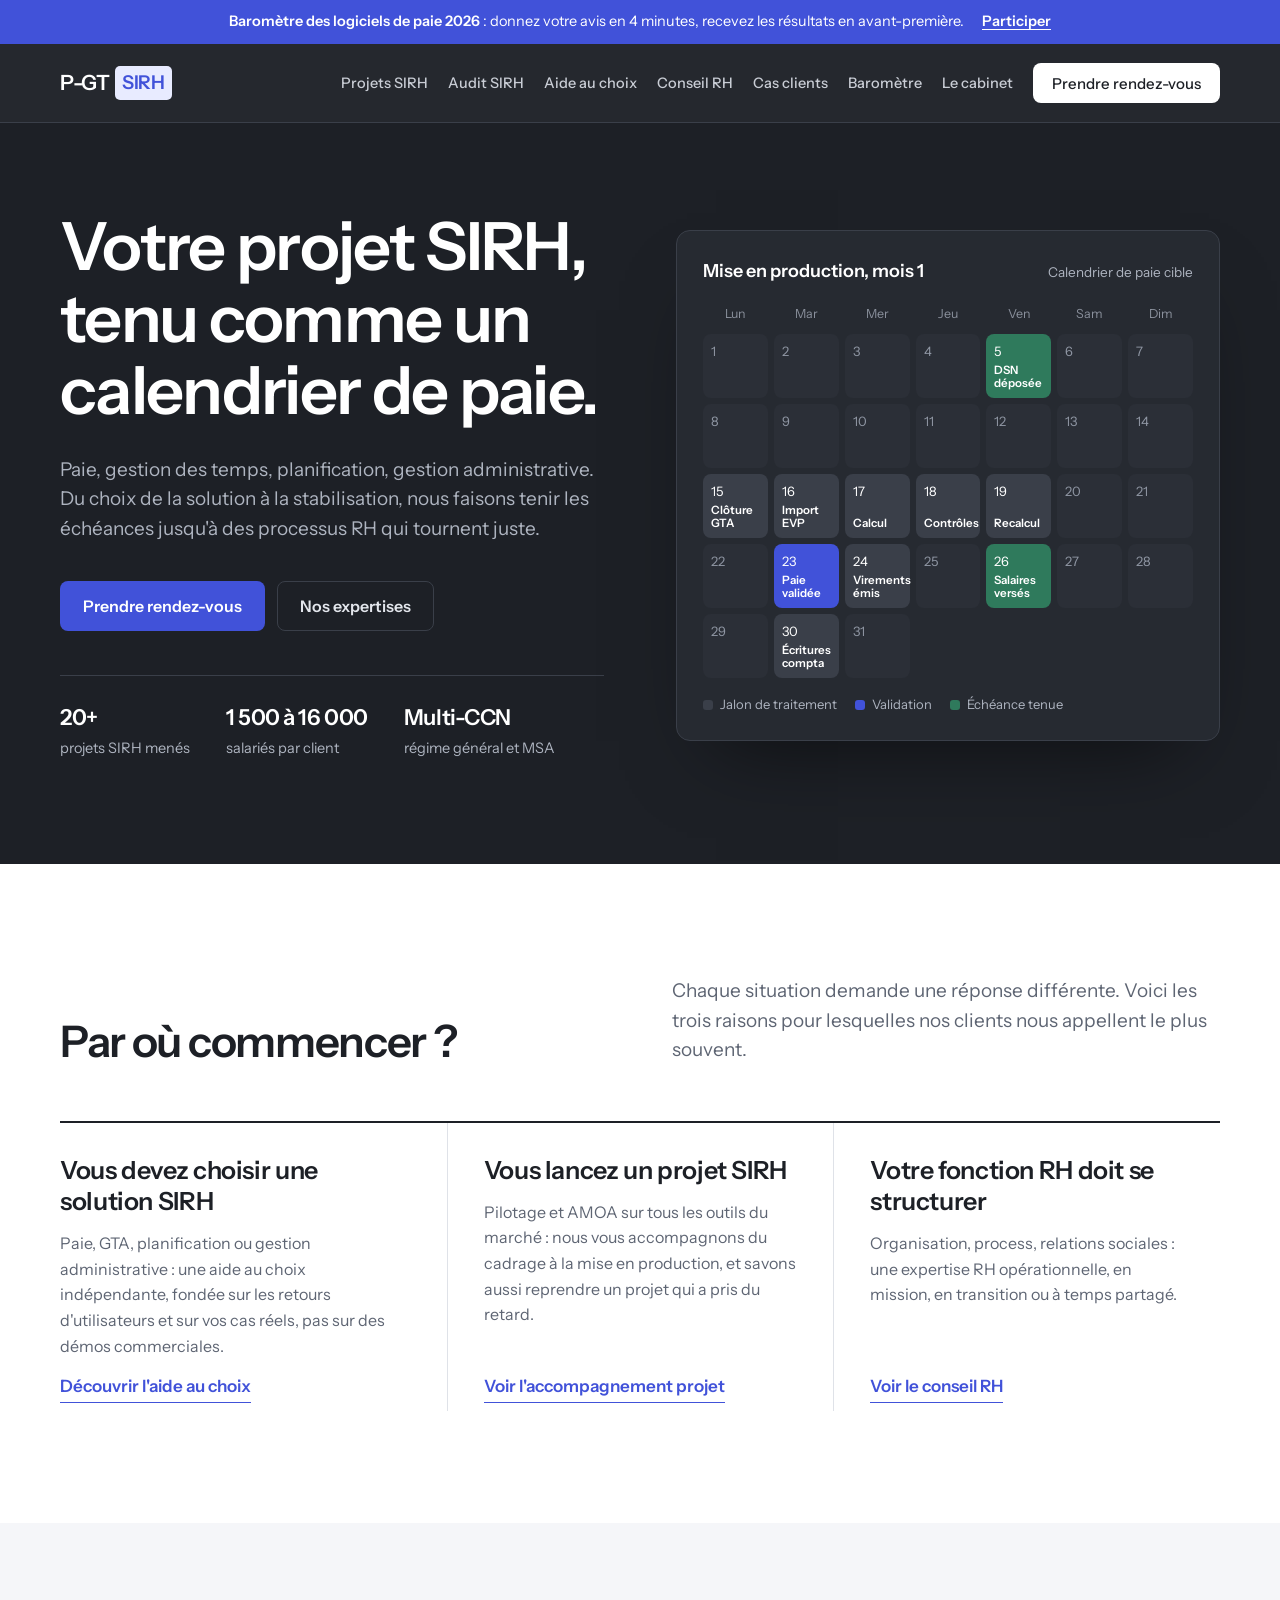
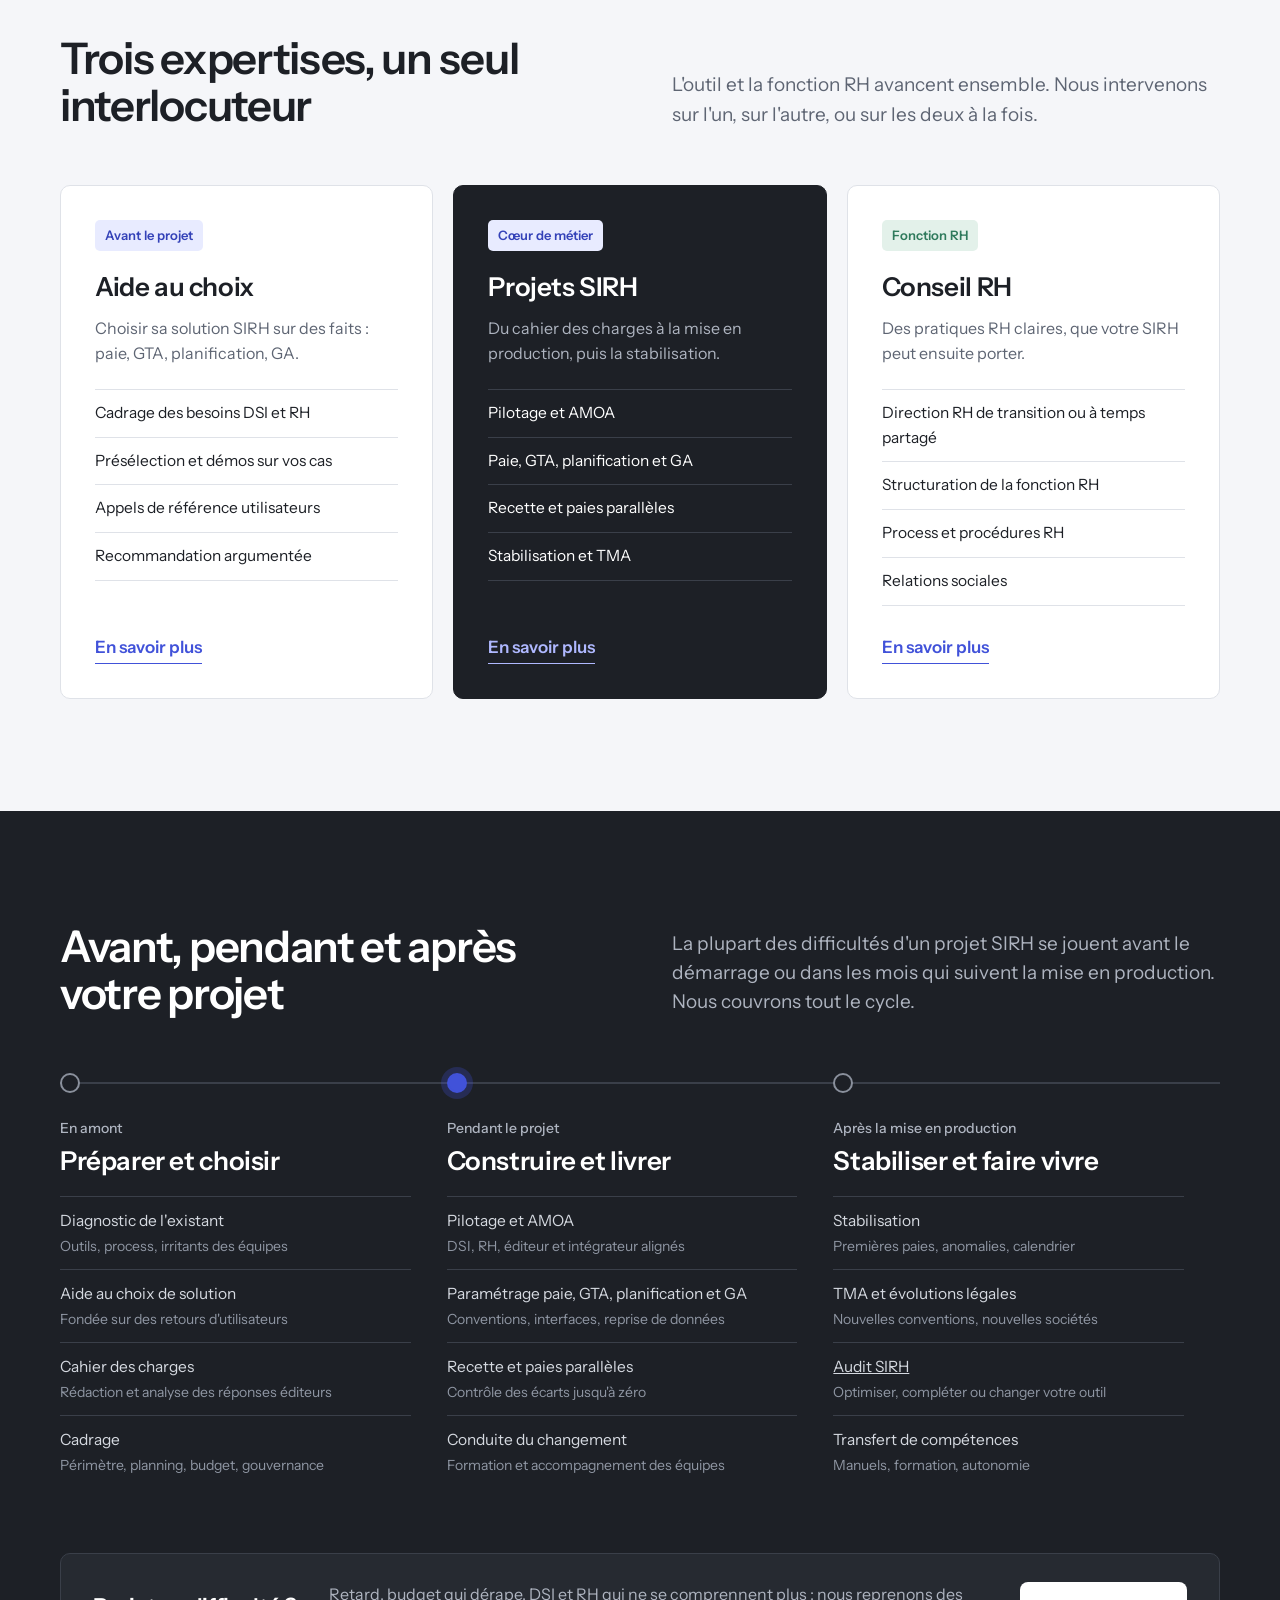
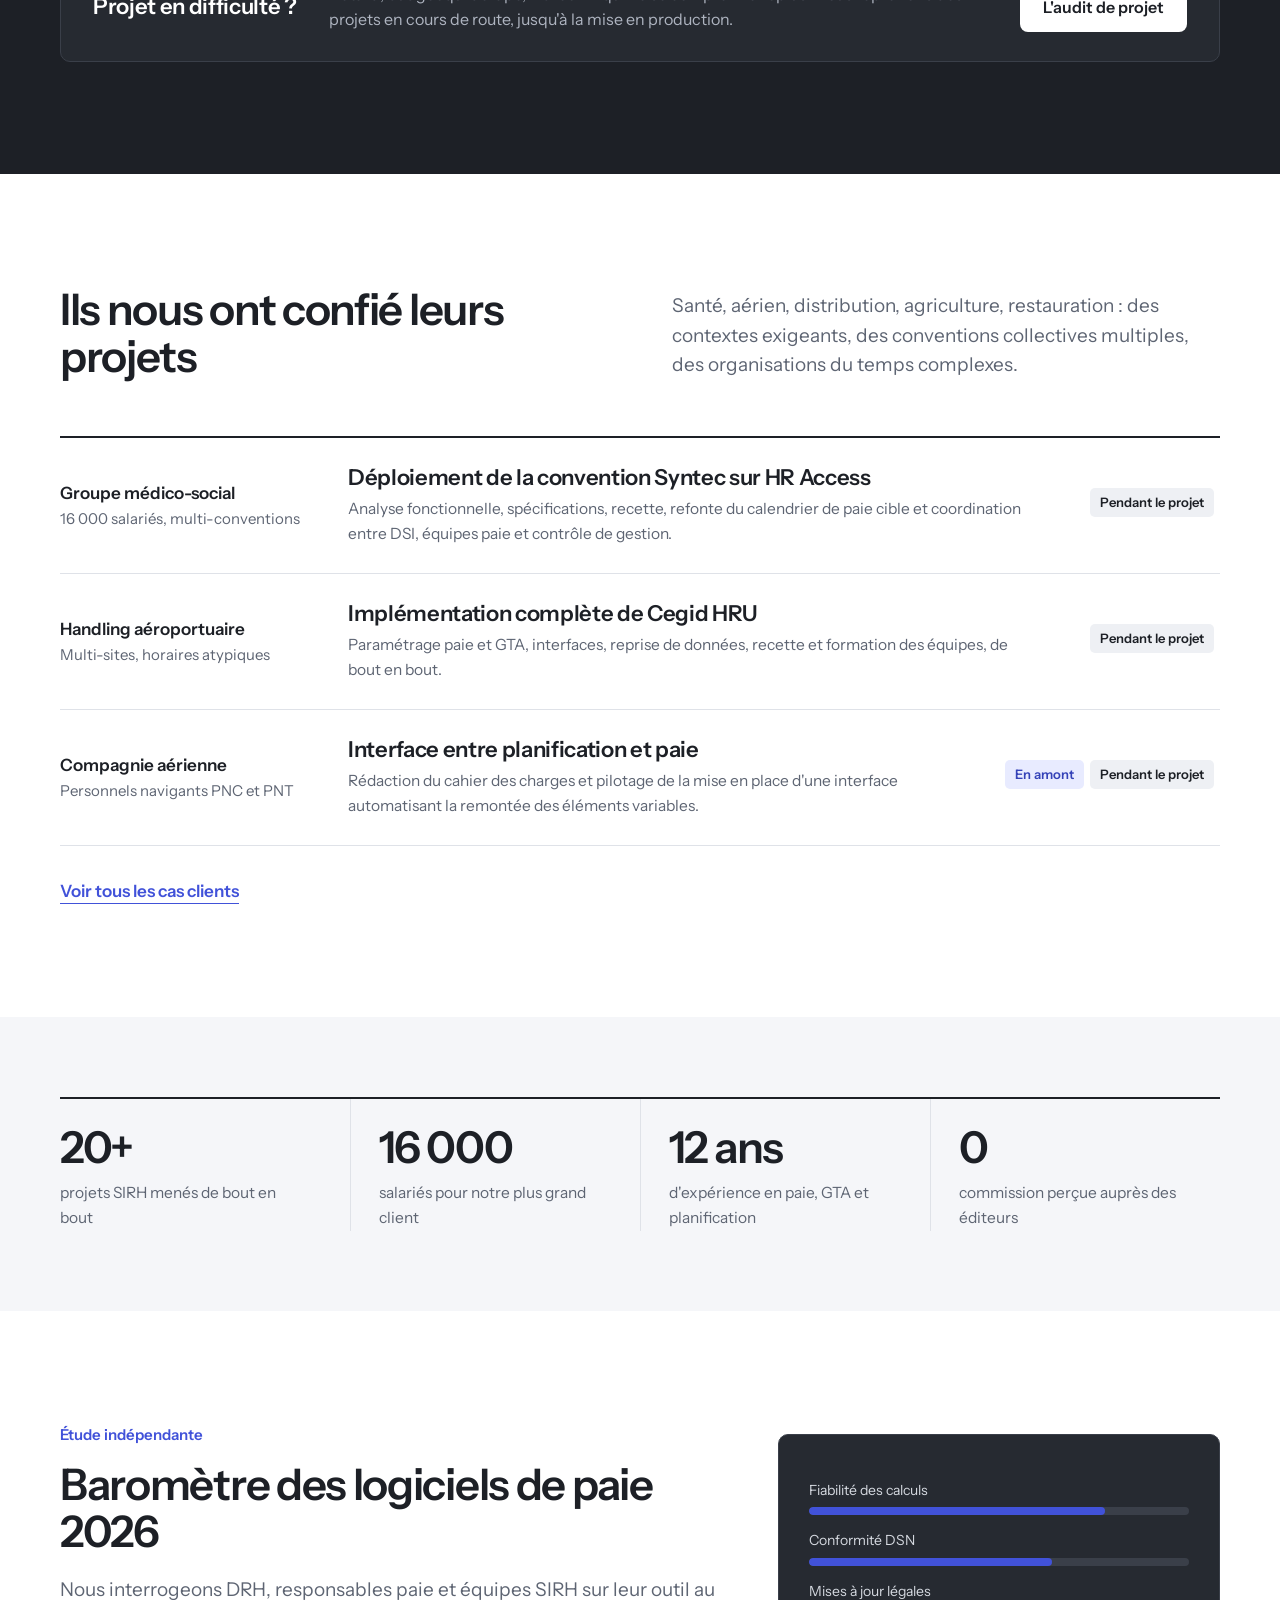
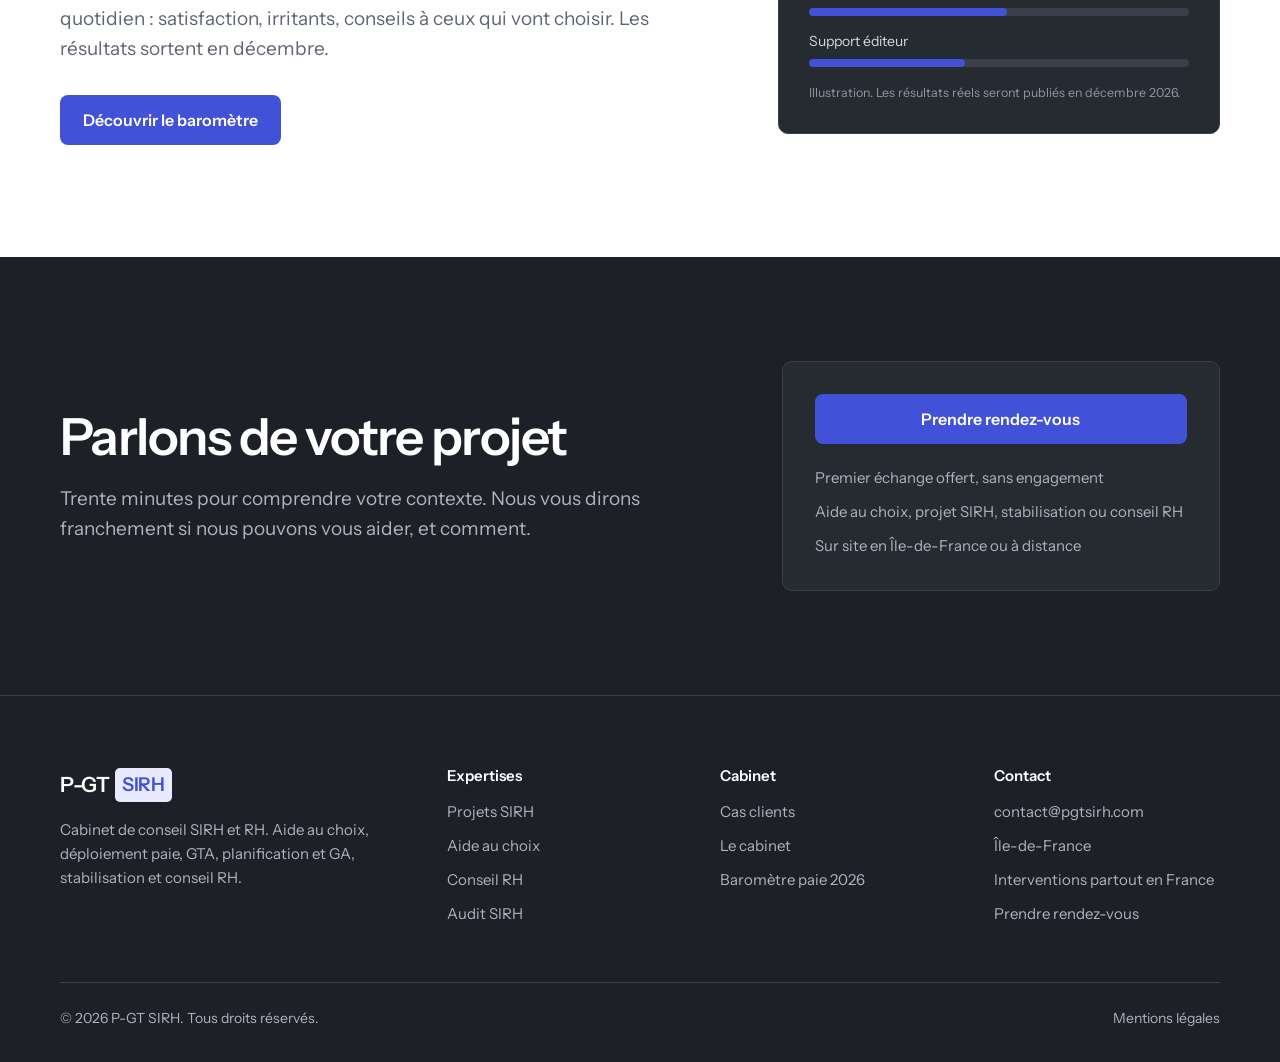
==== commit 23f32225: "Calendrier de paie cible : séquence complète et réaliste du mois Co-Authored-By: Claude Opus 5.5 <no" ====
--- a/index.html
+++ b/index.html
@@ -47,9 +47,9 @@
     <div class="dn">Lun</div><div class="dn">Mar</div><div class="dn">Mer</div><div class="dn">Jeu</div><div class="dn">Ven</div><div class="dn">Sam</div><div class="dn">Dim</div>
     <div class="d">1</div><div class="d">2</div><div class="d">3</div><div class="d">4</div><div class="d ok">5<em>DSN déposée</em></div><div class="d">6</div><div class="d">7</div>
     <div class="d">8</div><div class="d">9</div><div class="d">10</div><div class="d">11</div><div class="d">12</div><div class="d">13</div><div class="d">14</div>
-    <div class="d e">15<em>Clôture GTA</em></div><div class="d e">16<em>Saisie EVP</em></div><div class="d">17</div><div class="d e">18<em>Calcul</em></div><div class="d e">19<em>Contrôles</em></div><div class="d">20</div><div class="d">21</div>
-    <div class="d">22</div><div class="d k">23<em>Paie validée</em></div><div class="d">24</div><div class="d">25</div><div class="d ok">26<em>Virement</em></div><div class="d">27</div><div class="d">28</div>
-    <div class="d">29</div><div class="d">30</div><div class="d">31</div><div class="d o"></div><div class="d o"></div><div class="d o"></div><div class="d o"></div>
+    <div class="d e">15<em>Clôture GTA</em></div><div class="d e">16<em>Import EVP</em></div><div class="d e">17<em>Calcul</em></div><div class="d e">18<em>Contrôles</em></div><div class="d e">19<em>Recalcul</em></div><div class="d">20</div><div class="d">21</div>
+    <div class="d">22</div><div class="d k">23<em>Paie validée</em></div><div class="d e">24<em>Virements émis</em></div><div class="d">25</div><div class="d ok">26<em>Salaires versés</em></div><div class="d">27</div><div class="d">28</div>
+    <div class="d">29</div><div class="d e">30<em>Écritures compta</em></div><div class="d">31</div><div class="d o"></div><div class="d o"></div><div class="d o"></div><div class="d o"></div>
   </div>
   <div class="legend"><span><i style="background:#3A3F49"></i>Jalon de traitement</span><span><i style="background:#4152D9"></i>Validation</span><span><i style="background:#2F7A5C"></i>Échéance tenue</span></div>
 </figure>
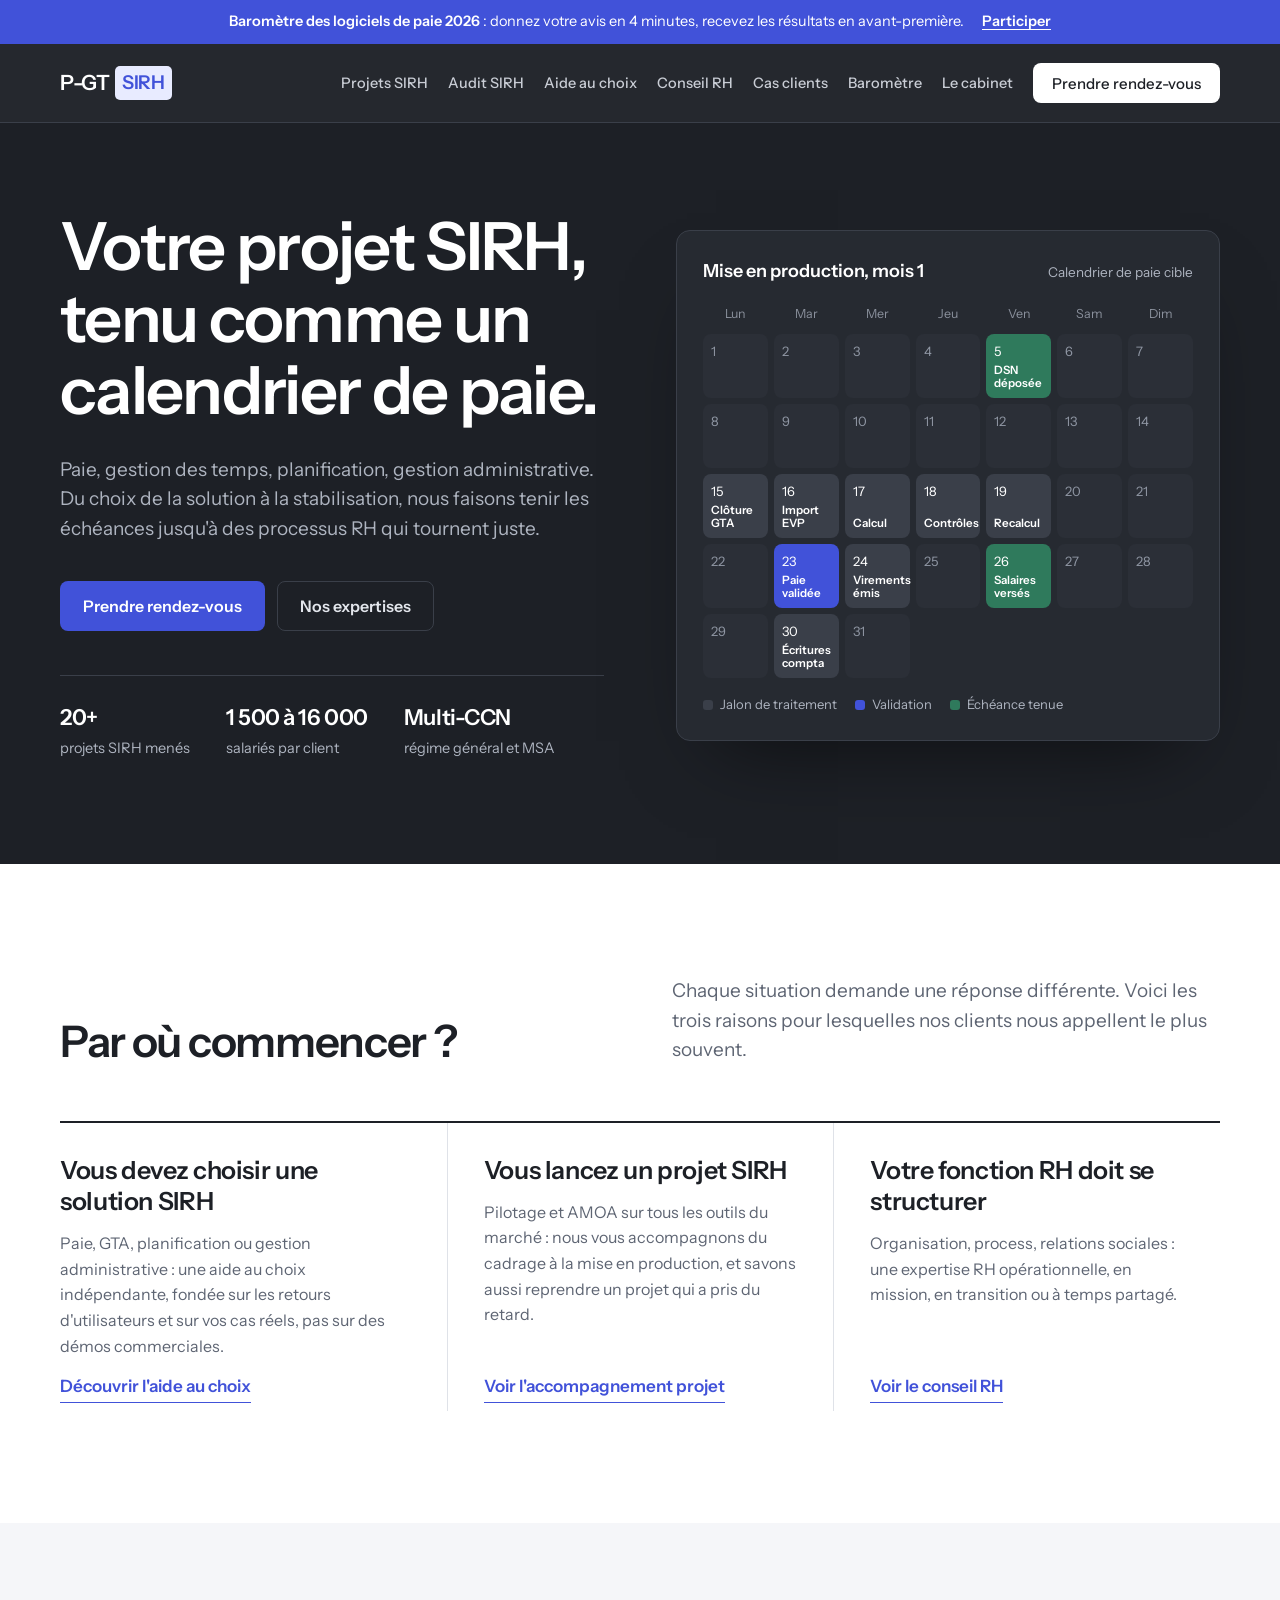
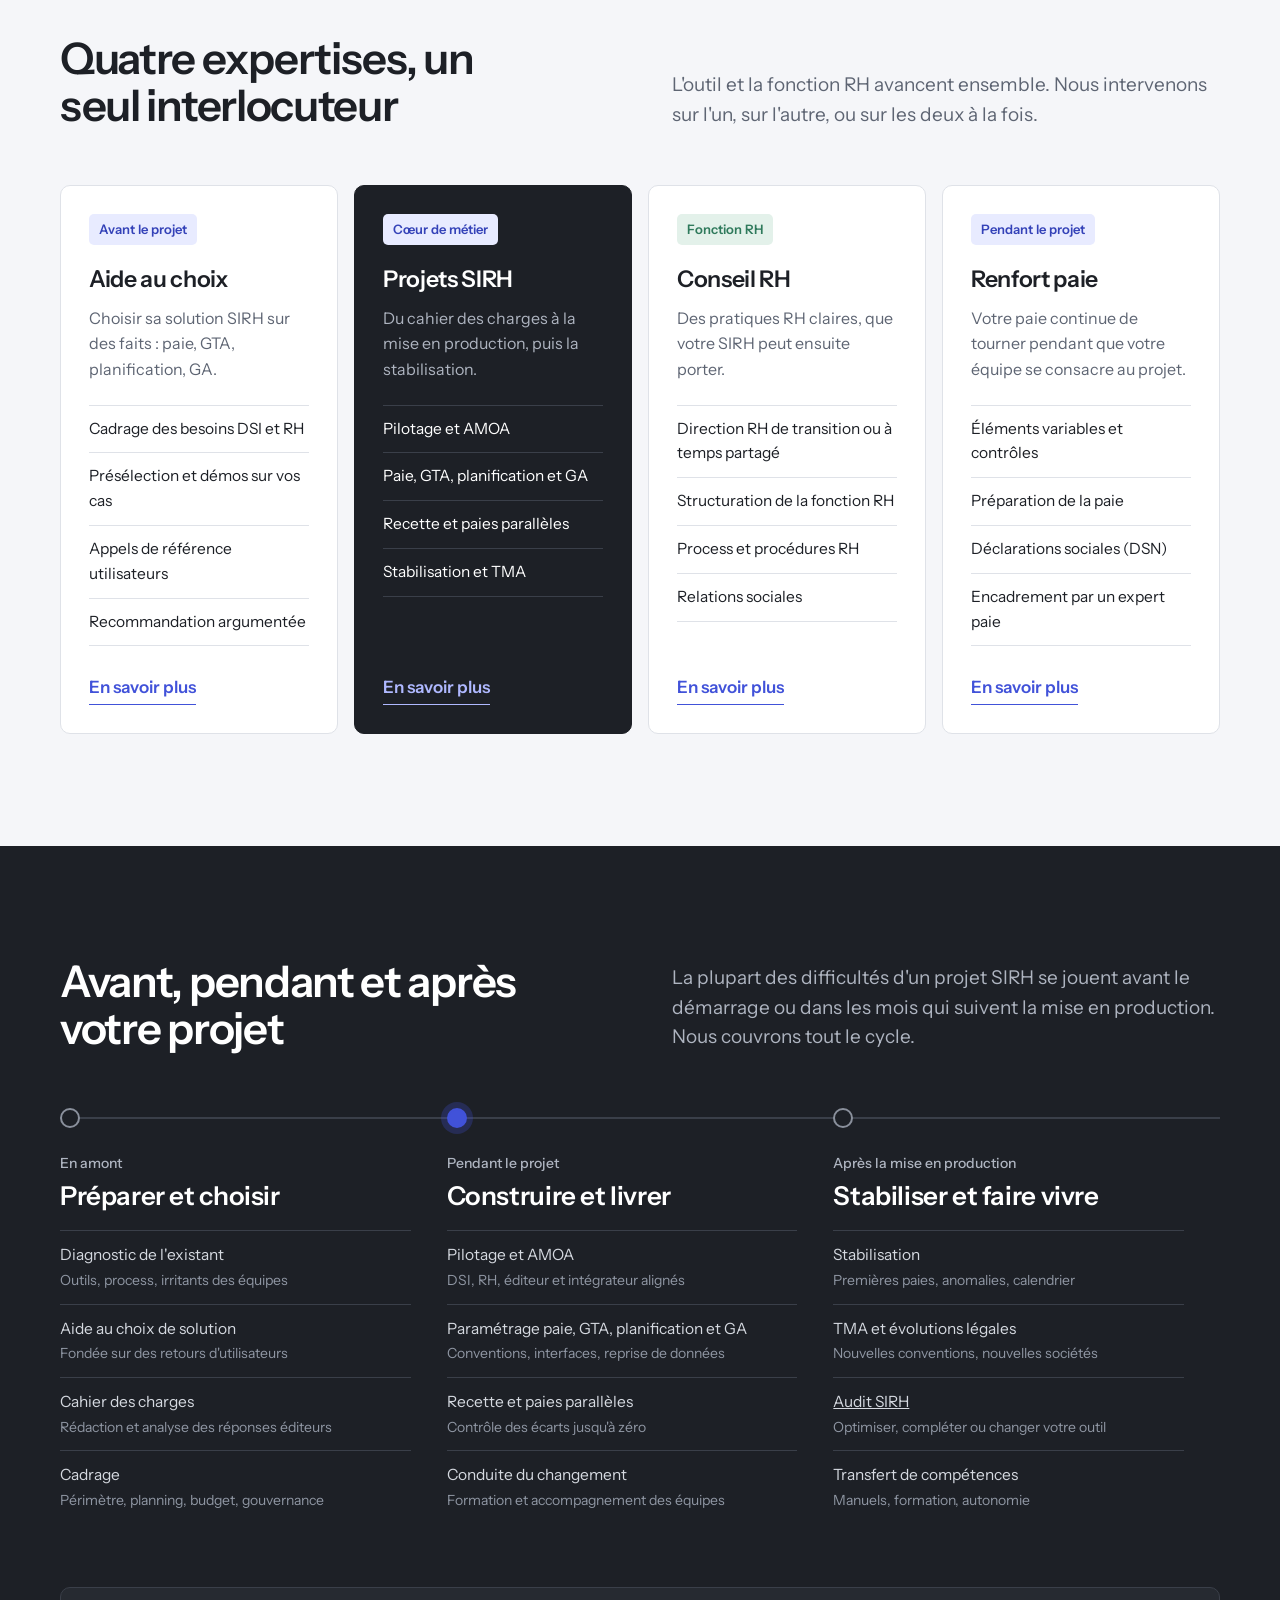
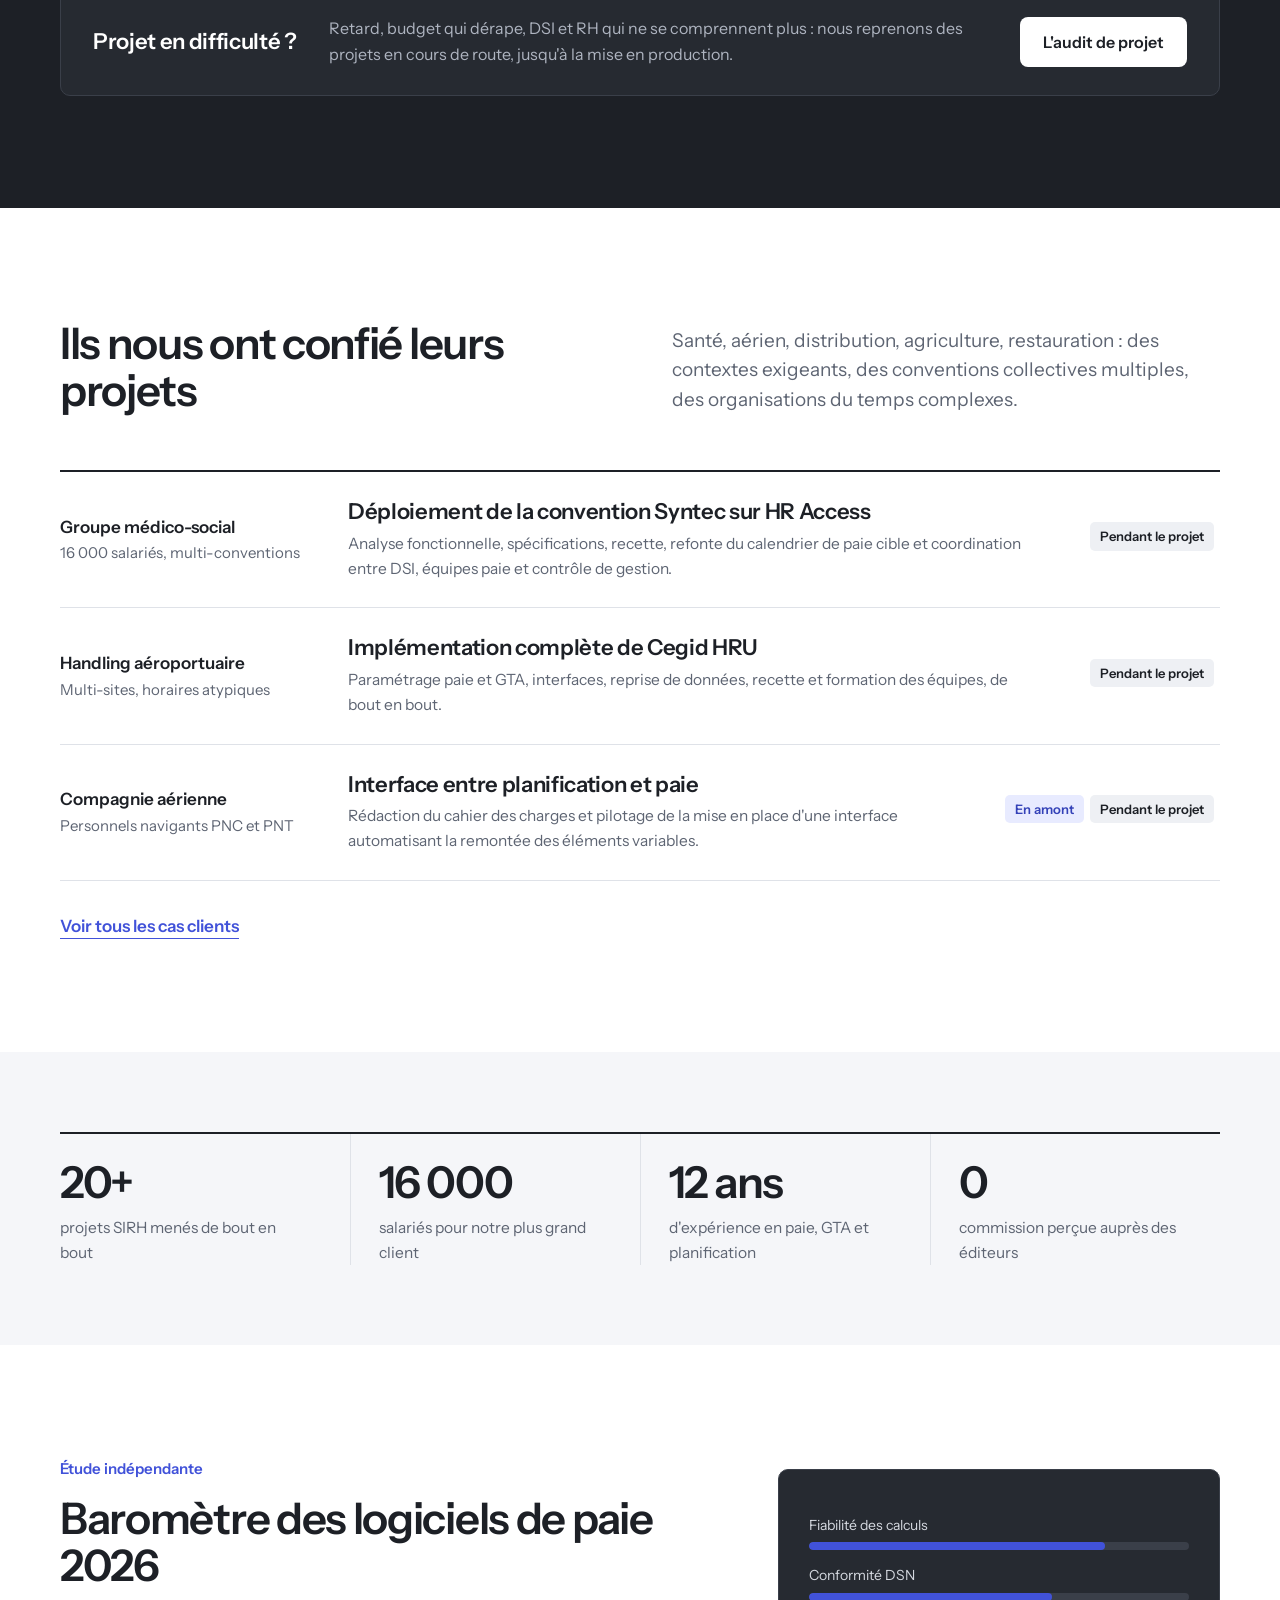
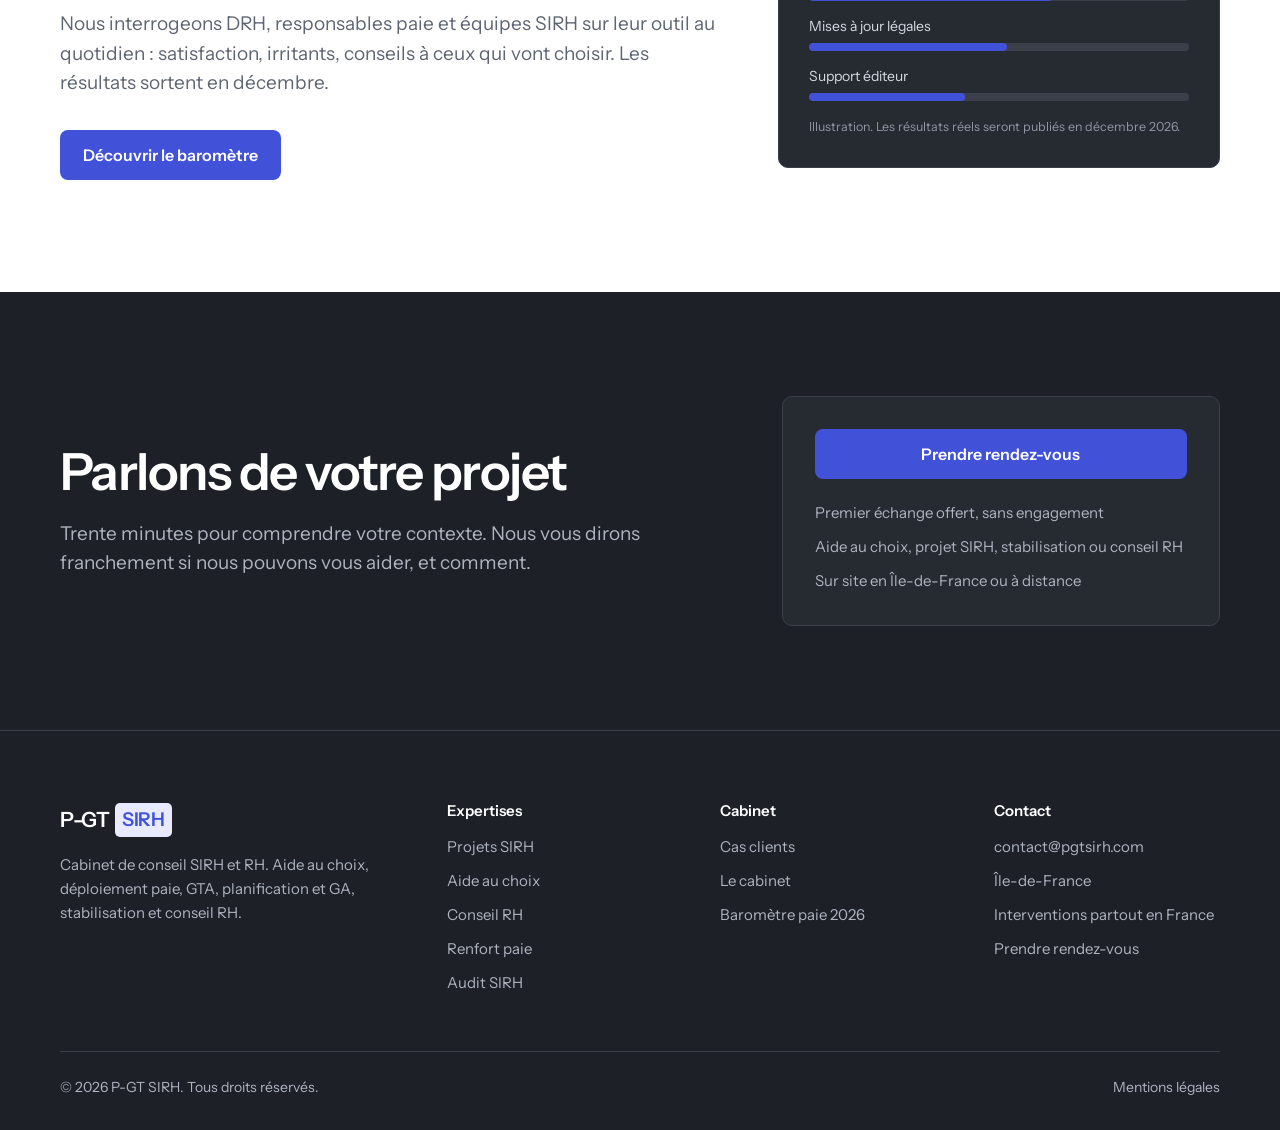
==== commit 5c054a60: "Ajout de l'expertise Renfort paie Nouvelle page renfort-paie.html, quatrième carte sur l'accueil, li" ====
--- a/index.html
+++ b/index.html
@@ -69,8 +69,8 @@
 
 <section class="sec paper" id="expertises">
   <div class="wrap">
-    <div class="sh"><h2>Trois expertises, un seul interlocuteur</h2><p class="lead">L'outil et la fonction RH avancent ensemble. Nous intervenons sur l'un, sur l'autre, ou sur les deux à la fois.</p></div>
-    <div class="pillars">
+    <div class="sh"><h2>Quatre expertises, un seul interlocuteur</h2><p class="lead">L'outil et la fonction RH avancent ensemble. Nous intervenons sur l'un, sur l'autre, ou sur les deux à la fois.</p></div>
+    <div class="pillars four">
       <article class="pillar"><span class="tag">Avant le projet</span><h3>Aide au choix</h3><p>Choisir sa solution SIRH sur des faits : paie, GTA, planification, GA.</p>
         <ul><li>Cadrage des besoins DSI et RH</li><li>Présélection et démos sur vos cas</li><li>Appels de référence utilisateurs</li><li>Recommandation argumentée</li></ul>
         <a class="link" href="aide-au-choix.html">En savoir plus</a></article>
@@ -80,6 +80,9 @@
       <article class="pillar"><span class="tag rh">Fonction RH</span><h3>Conseil RH</h3><p>Des pratiques RH claires, que votre SIRH peut ensuite porter.</p>
         <ul><li>Direction RH de transition ou à temps partagé</li><li>Structuration de la fonction RH</li><li>Process et procédures RH</li><li>Relations sociales</li></ul>
         <a class="link" href="conseil-rh.html">En savoir plus</a></article>
+      <article class="pillar"><span class="tag">Pendant le projet</span><h3>Renfort paie</h3><p>Votre paie continue de tourner pendant que votre équipe se consacre au projet.</p>
+        <ul><li>Éléments variables et contrôles</li><li>Préparation de la paie</li><li>Déclarations sociales (DSN)</li><li>Encadrement par un expert paie</li></ul>
+        <a class="link" href="renfort-paie.html">En savoir plus</a></article>
     </div>
   </div>
 </section>
@@ -168,7 +171,7 @@
       </div>
       <div>
         <h4>Expertises</h4>
-        <ul><li><a href="projets-sirh.html">Projets SIRH</a></li><li><a href="aide-au-choix.html">Aide au choix</a></li><li><a href="conseil-rh.html">Conseil RH</a></li><li><a href="audit-sirh.html">Audit SIRH</a></li></ul>
+        <ul><li><a href="projets-sirh.html">Projets SIRH</a></li><li><a href="aide-au-choix.html">Aide au choix</a></li><li><a href="conseil-rh.html">Conseil RH</a></li><li><a href="renfort-paie.html">Renfort paie</a></li><li><a href="audit-sirh.html">Audit SIRH</a></li></ul>
       </div>
       <div>
         <h4>Cabinet</h4>
--- a/assets/style.css
+++ b/assets/style.css
@@ -338,3 +338,10 @@
 @media (max-width:1380px) and (min-width:981px){.logo small{display:none}.menu{gap:20px}.menu a{font-size:14.5px}}
 @media (max-width:1180px) and (min-width:981px){.menu{gap:16px}.menu a{font-size:14px}.menu .btn{padding:10px 14px;font-size:14px}}
 .dark .steps p{color:#B4B9C3}.dark .steps em{color:#AFB8FF}.dark .steps li{border-color:rgba(255,255,255,.18)}
+
+/* Quatre expertises */
+.pillars.four{grid-template-columns:repeat(4,1fr);gap:16px}
+.pillars.four .pillar{padding:28px}
+.pillars.four .pillar h3{font-size:23px}
+@media (max-width:1100px){.pillars.four{grid-template-columns:repeat(2,1fr)}}
+@media (max-width:640px){.pillars.four{grid-template-columns:1fr}}
